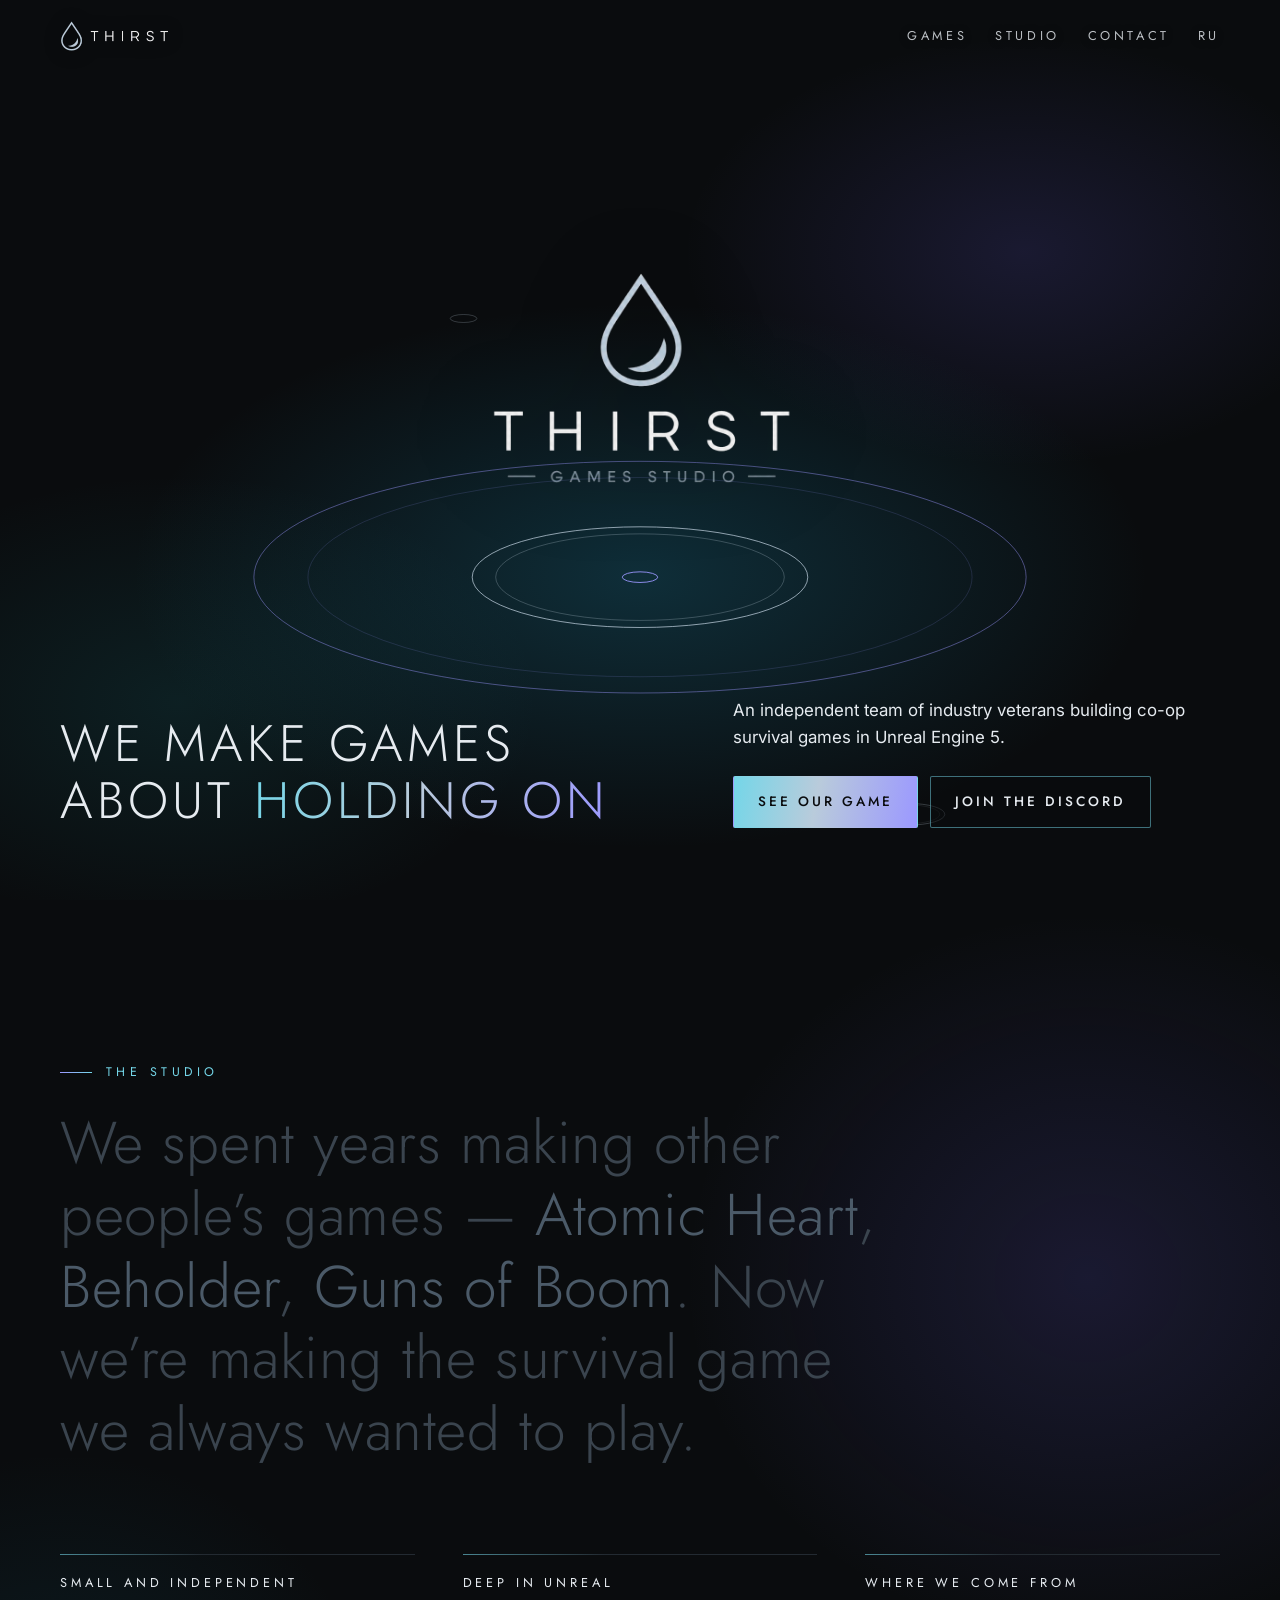
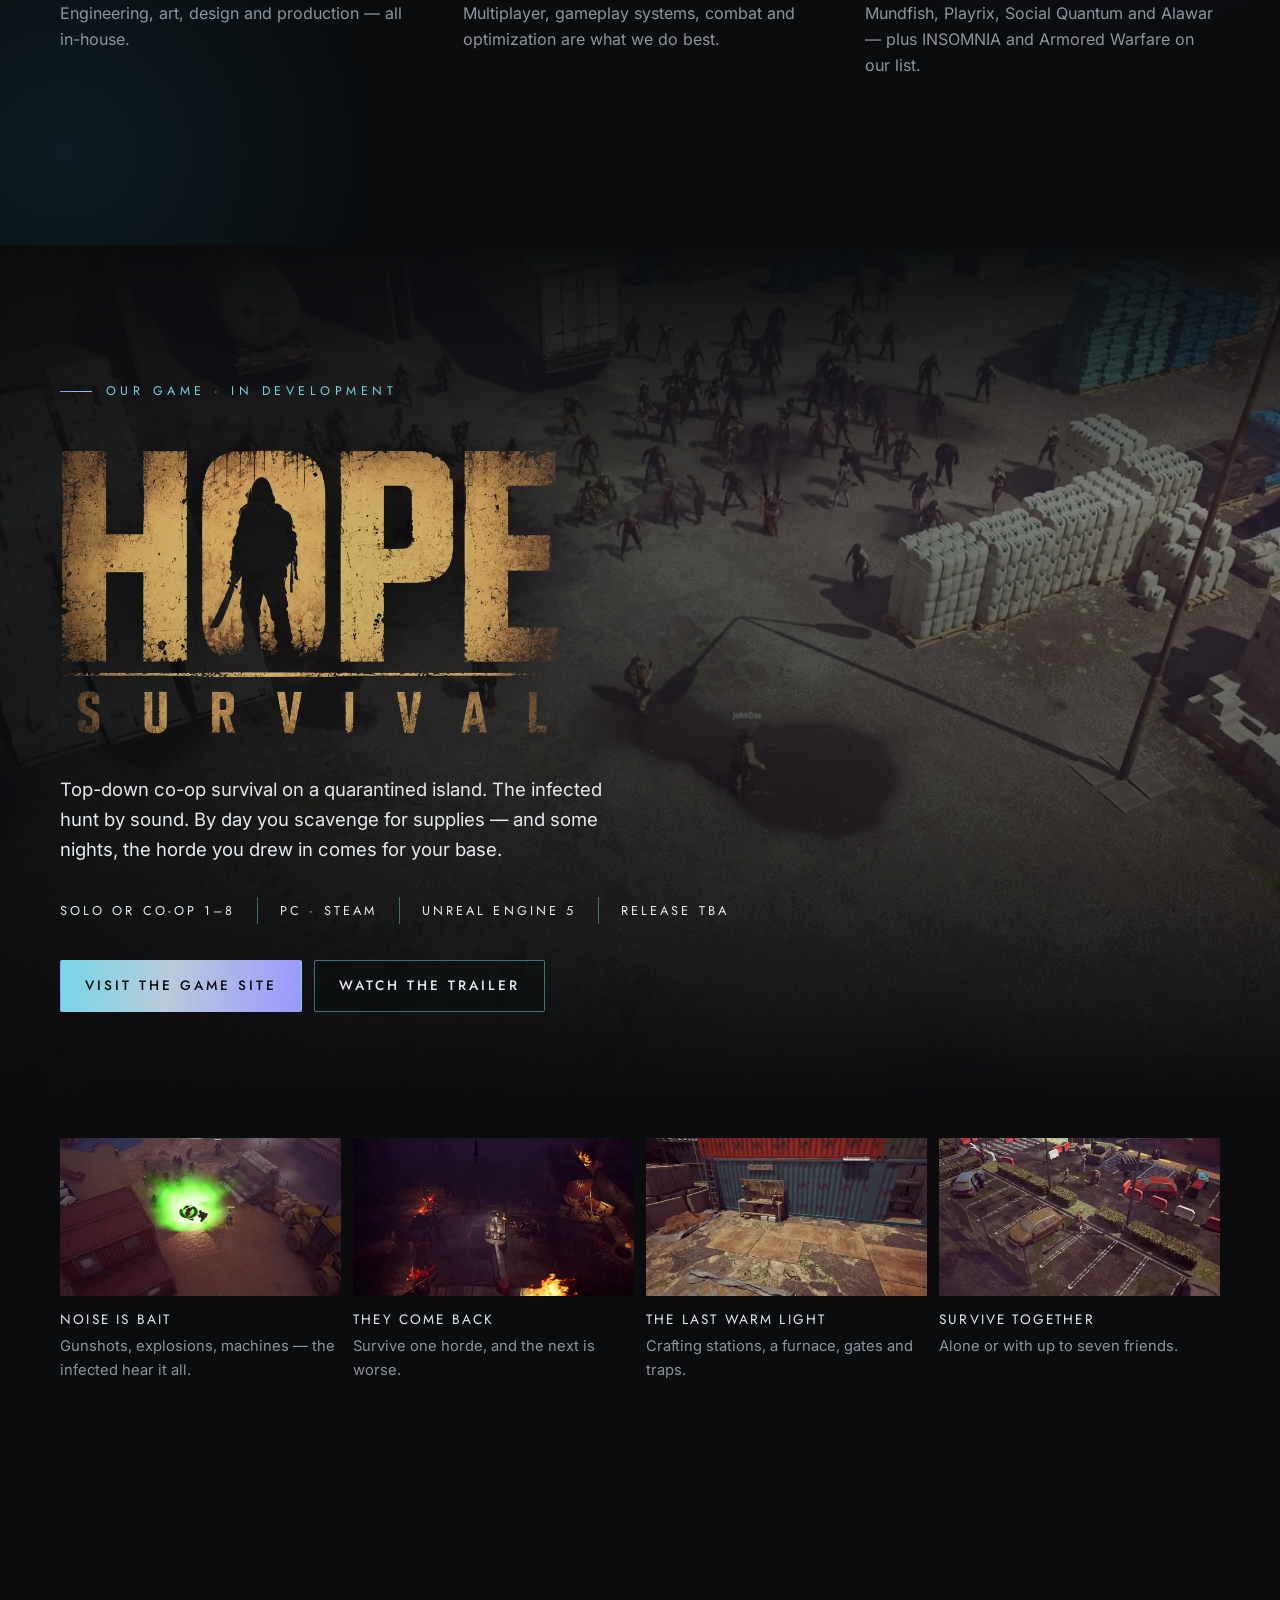
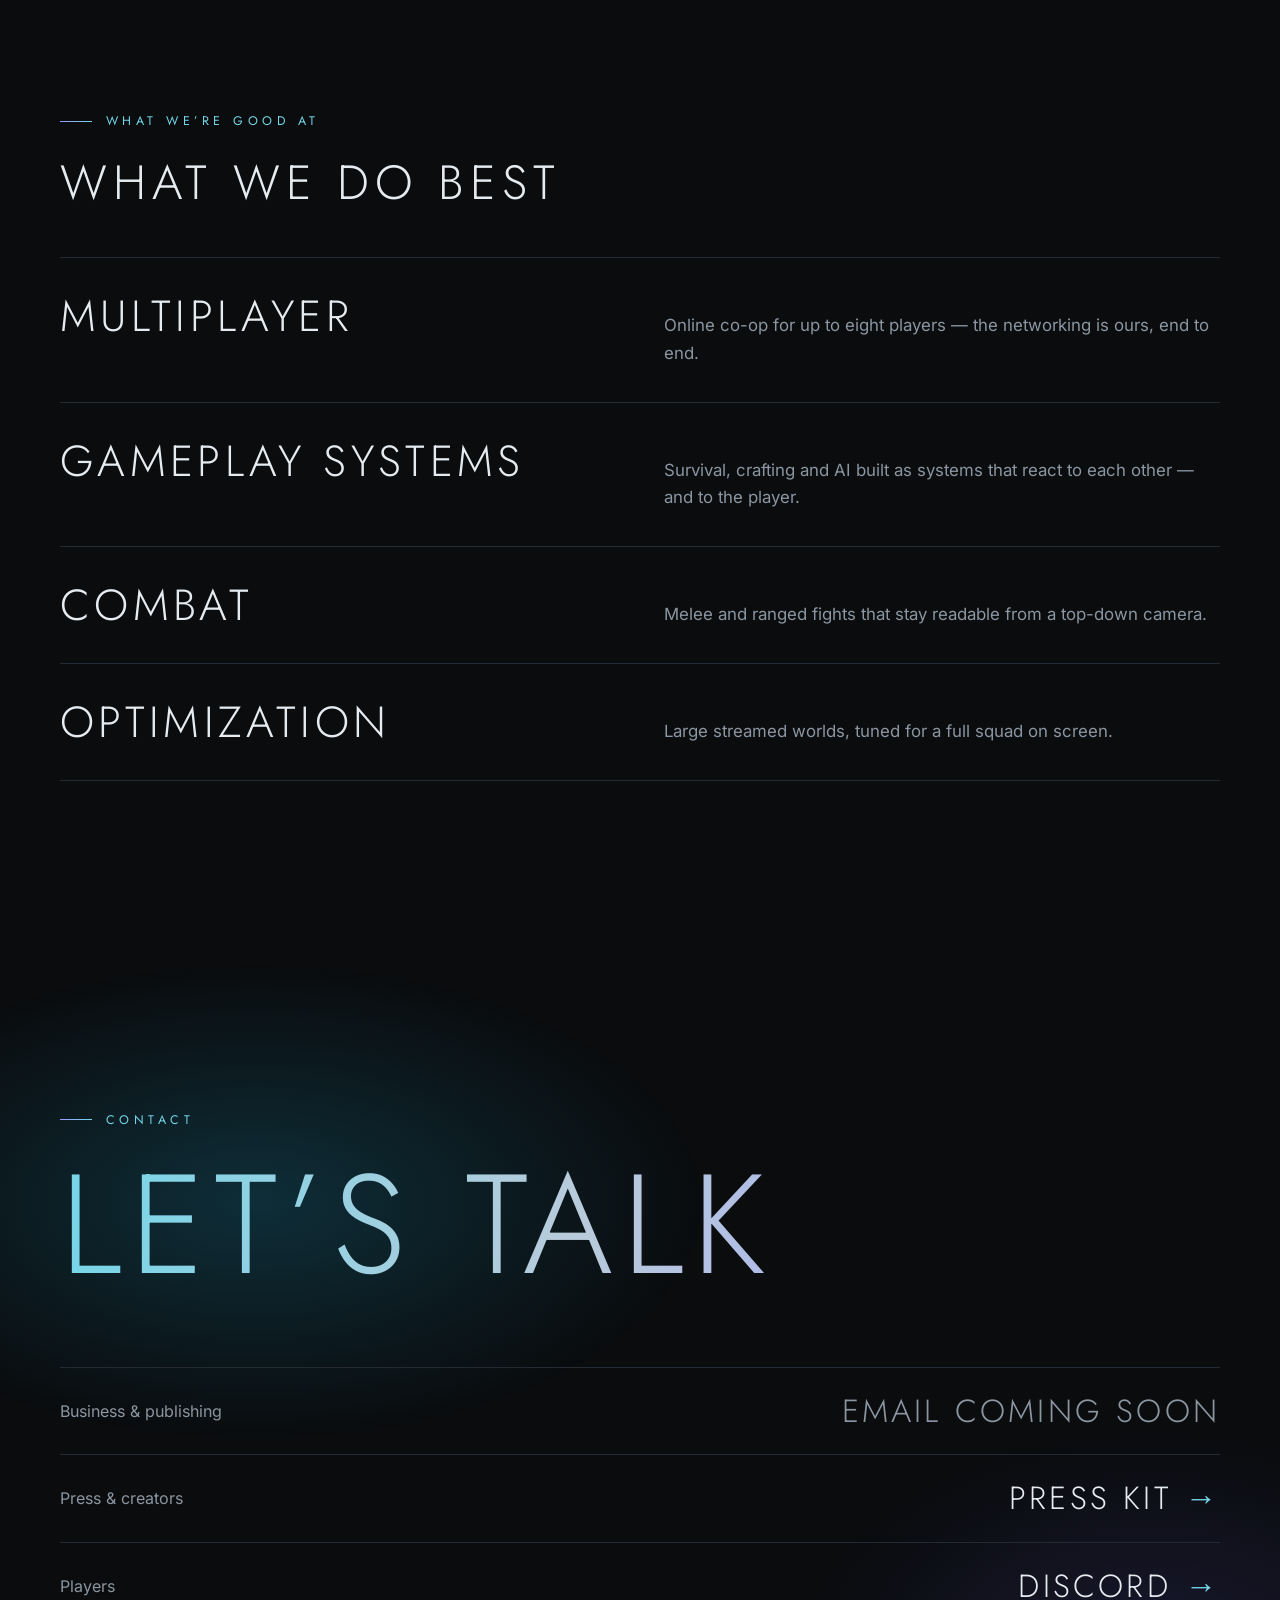
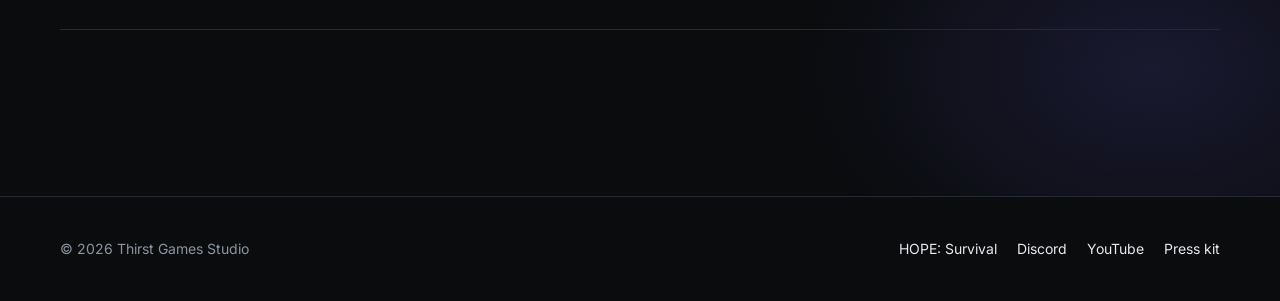
==== index.html @ 5fd030a4 "Без бегущих строк: студии строкой под манифестом; цвет — бирюза и фиолетовый в воде, градиенты на кл" ====
<!doctype html>
<html lang="en">
<head>
  <meta charset="utf-8">
  <meta name="viewport" content="width=device-width, initial-scale=1">
  <title>Thirst Games Studio — Co-op Survival Games in Unreal Engine 5</title>
  <meta name="description" content="Thirst Games Studio is an independent team of industry veterans making co-op survival games in Unreal Engine 5. Now in development: HOPE: Survival.">
  <meta name="theme-color" content="#0a0c0e">

  <!-- Absolute URLs (canonical, social cards, JSON-LD, sitemap.xml, robots.txt) point at the
       GitHub Pages address. Switch them to the custom domain once it is attached. -->
  <link rel="canonical" href="https://vargdevelopment.github.io/ThirstGamesStudioWebsite/">
  <link rel="alternate" hreflang="en" href="https://vargdevelopment.github.io/ThirstGamesStudioWebsite/">
  <link rel="alternate" hreflang="ru" href="https://vargdevelopment.github.io/ThirstGamesStudioWebsite/ru/">
  <link rel="alternate" hreflang="x-default" href="https://vargdevelopment.github.io/ThirstGamesStudioWebsite/">
  <meta property="og:type" content="website">
  <meta property="og:locale" content="en_US">
  <meta property="og:locale:alternate" content="ru_RU">
  <meta property="og:site_name" content="Thirst Games Studio">
  <meta property="og:title" content="Thirst Games Studio">
  <meta property="og:description" content="Independent studio of industry veterans making co-op survival games in Unreal Engine 5. Now in development: HOPE: Survival.">
  <meta property="og:url" content="https://vargdevelopment.github.io/ThirstGamesStudioWebsite/">
  <meta property="og:image" content="https://vargdevelopment.github.io/ThirstGamesStudioWebsite/assets/img/og-studio.jpg">
  <meta property="og:image:width" content="1200">
  <meta property="og:image:height" content="630">
  <meta name="twitter:card" content="summary_large_image">
  <meta name="twitter:image" content="https://vargdevelopment.github.io/ThirstGamesStudioWebsite/assets/img/og-studio.jpg">

  <link rel="icon" type="image/png" href="assets/img/icon.png">
  <link rel="apple-touch-icon" href="assets/img/apple-touch-icon.png">

  <link rel="preload" href="assets/fonts/jost-latin.woff2" as="font" type="font/woff2" crossorigin>
  <link rel="stylesheet" href="assets/css/style.css?v=20261023160223">

  <script type="application/ld+json">
  {
    "@context": "https://schema.org",
    "@type": "Organization",
    "name": "Thirst Games Studio",
    "url": "https://vargdevelopment.github.io/ThirstGamesStudioWebsite/",
    "logo": "https://vargdevelopment.github.io/ThirstGamesStudioWebsite/assets/img/studio-logo.png",
    "description": "Independent studio making co-op survival games in Unreal Engine 5.",
    "sameAs": ["https://discord.gg/fuRWEf5U7d"]
  }
  </script>
  <script>document.documentElement.classList.add("js");</script>
</head>
<body>
  <a class="skip-link" href="#main">Skip to content</a>
  <header class="site-header">
    <div class="wrap">
      <a class="wordmark" href="./" aria-label="Thirst Games Studio — home">
        <img src="assets/img/studio-wordmark.png" width="900" height="240" alt="Thirst Games Studio">
      </a>
      <nav class="site-nav" aria-label="Main">
        <a href="#games">Games</a>
        <a href="#studio">Studio</a>
        <a href="#contact">Contact</a>
        <a class="nav-keep" href="ru/" hreflang="ru" lang="ru" aria-label="Русская версия">RU</a>
      </nav>
    </div>
  </header>

  <main id="main">
    <section class="hero">
      <canvas class="water" data-water aria-hidden="true"></canvas>
      <div class="hero-center">
        <img class="hero-mark" src="assets/img/studio-logo.png" width="720" height="510" alt="Thirst Games Studio">
      </div>
      <div class="wrap hero-foot">
        <h1>We make games about <em class="shine">holding on</em></h1>
        <div>
          <p class="lead">An independent team of industry veterans building co-op survival games in Unreal Engine 5.</p>
          <div class="actions">
            <a class="btn btn-primary" href="#games">See our game</a>
            <a class="btn btn-ghost" data-link="discord" data-pending="Discord coming soon" href="#" target="_blank" rel="noopener">Join the Discord</a>
          </div>
        </div>
      </div>
    </section>

    <section class="section manifesto" id="studio">
      <div class="wrap">
        <p class="eyebrow">The studio</p>
        <p data-reveal>We spent years making other people’s games — <em>Atomic Heart</em>, <em>Beholder</em>, <em>Guns of Boom</em>. Now we’re making the survival game we always wanted to play.</p>
        <ul class="manifesto-notes">
          <li><strong>Small and independent</strong>Engineering, art, design and production — all in-house.</li>
          <li><strong>Deep in Unreal</strong>Multiplayer, gameplay systems, combat and optimization are what we do best.</li>
          <li><strong>Where we come from</strong>Mundfish, Playrix, Social Quantum and Alawar — plus INSOMNIA and Armored Warfare on our list.</li>
        </ul>
      </div>
    </section>

    <section class="game" id="games">
      <video class="game-bg" data-autoplay muted loop playsinline preload="none" poster="assets/video/game.webp" aria-hidden="true">
        <source src="assets/video/game-av1.mp4" type="video/mp4; codecs=&quot;av01.0.05M.08&quot;">
        <source src="assets/video/game.mp4" type="video/mp4">
      </video>
      <div class="game-shade"></div>
      <div class="wrap">
        <p class="eyebrow">Our game · in development</p>
        <h2><img class="game-logo" src="assets/img/hope-logo.webp" width="900" height="561" alt="HOPE: Survival" loading="lazy"></h2>
        <p class="game-pitch">Top-down co-op survival on a quarantined island. The infected hunt by sound. By day you scavenge for supplies — and some nights, the horde you drew in comes for your base.</p>
        <ul class="facts"><li>Solo or co-op 1–8</li><li>PC · Steam</li><li>Unreal Engine 5</li><li>Release TBA</li></ul>
        <div class="actions">
          <a class="btn btn-primary" data-link="game" href="#" target="_blank" rel="noopener">Visit the game site</a>
          <a class="btn btn-ghost" data-link="trailer" href="#" target="_blank" rel="noopener">Watch the trailer</a>
        </div>
      </div>
    </section>

    <section class="section loops-section">
      <div class="wrap">
        <ul class="loops">
          <li>
            <video data-autoplay muted loop playsinline preload="none" poster="assets/video/feature-noise.webp" width="960" height="540" aria-label="An explosion draws a crowd of infected">
              <source src="assets/video/feature-noise.mp4" type="video/mp4">
            </video>
            <h3>Noise is bait</h3>
            <p>Gunshots, explosions, machines — the infected hear it all.</p>
          </li>
          <li>
            <video data-autoplay muted loop playsinline preload="none" poster="assets/video/feature-night.webp" width="960" height="540" aria-label="Survivors holding their base at night among burning fires">
              <source src="assets/video/feature-night.mp4" type="video/mp4">
            </video>
            <h3>They come back</h3>
            <p>Survive one horde, and the next is worse.</p>
          </li>
          <li>
            <video data-autoplay muted loop playsinline preload="none" poster="assets/video/feature-base.webp" width="960" height="540" aria-label="A workshop being built at the base">
              <source src="assets/video/feature-base.mp4" type="video/mp4">
            </video>
            <h3>The last warm light</h3>
            <p>Crafting stations, a furnace, gates and traps.</p>
          </li>
          <li>
            <video data-autoplay muted loop playsinline preload="none" poster="assets/video/feature-coop.webp" width="960" height="540" aria-label="Survivors fighting their way across a parking lot">
              <source src="assets/video/feature-coop.mp4" type="video/mp4">
            </video>
            <h3>Survive together</h3>
            <p>Alone or with up to seven friends.</p>
          </li>
        </ul>
      </div>
    </section>

    <section class="section">
      <div class="wrap">
        <p class="eyebrow">What we’re good at</p>
        <h2>What we do best</h2>
        <ul class="skills">
          <li><strong>Multiplayer</strong><span>Online co-op for up to eight players — the networking is ours, end to end.</span></li>
          <li><strong>Gameplay systems</strong><span>Survival, crafting and AI built as systems that react to each other — and to the player.</span></li>
          <li><strong>Combat</strong><span>Melee and ranged fights that stay readable from a top-down camera.</span></li>
          <li><strong>Optimization</strong><span>Large streamed worlds, tuned for a full squad on screen.</span></li>
        </ul>
      </div>
    </section>

    <section class="section contact" id="contact">
      <div class="wrap">
        <p class="eyebrow">Contact</p>
        <h2 class="shine">Let’s talk</h2>
        <ul class="contact-list">
          <li><span>Business &amp; publishing</span><a data-link="email" data-pending="Email coming soon" href="#">Email</a></li>
          <li><span>Press &amp; creators</span><a data-link="presskit" href="#" target="_blank" rel="noopener">Press kit</a></li>
          <li><span>Players</span><a data-link="discord" data-pending="Discord coming soon" href="#" target="_blank" rel="noopener">Discord</a></li>
        </ul>
      </div>
    </section>
  </main>

  <footer class="site-footer">
    <div class="wrap">
      <span>© <span data-year>2026</span> Thirst Games Studio</span>
      <nav aria-label="Footer">
        <a data-link="game" href="#" target="_blank" rel="noopener">HOPE: Survival</a>
        <a data-link="discord" href="#" target="_blank" rel="noopener">Discord</a>
        <a data-link="trailer" href="#" target="_blank" rel="noopener">YouTube</a>
        <a data-link="presskit" href="#" target="_blank" rel="noopener">Press kit</a>
      </nav>
    </div>
  </footer>

  <script src="assets/js/site.js?v=20261023160223"></script>
</body>
</html>
---- assets/css/style.css ----
/* Latin and Cyrillic subsets; the browser fetches only the ones a page actually uses. */
/* Jost — a light geometric sans close to the lettering of the studio logo. Variable weight. */
@font-face {
  font-family: "Jost";
  font-style: normal;
  font-weight: 300 500;
  font-display: swap;
  src: url("../fonts/jost-latin.woff2") format("woff2");
  unicode-range: U+0000-00FF, U+0131, U+0152-0153, U+02BB-02BC, U+02C6, U+02DA, U+02DC, U+0304, U+0308, U+0329, U+2000-206F, U+20AC, U+2122, U+2191, U+2193, U+2212, U+2215, U+FEFF, U+FFFD;
}

@font-face {
  font-family: "Jost";
  font-style: normal;
  font-weight: 300 500;
  font-display: swap;
  src: url("../fonts/jost-cyrillic.woff2") format("woff2");
  unicode-range: U+0301, U+0400-045F, U+0490-0491, U+04B0-04B1, U+2116;
}

@font-face {
  font-family: "Inter";
  font-style: normal;
  font-weight: 400 500;
  font-display: swap;
  src: url("../fonts/inter-latin.woff2") format("woff2");
  unicode-range: U+0000-00FF, U+0131, U+0152-0153, U+02BB-02BC, U+02C6, U+02DA, U+02DC, U+0304, U+0308, U+0329, U+2000-206F, U+20AC, U+2122, U+2191, U+2193, U+2212, U+2215, U+FEFF, U+FFFD;
}

@font-face {
  font-family: "Inter";
  font-style: normal;
  font-weight: 400 500;
  font-display: swap;
  src: url("../fonts/inter-cyrillic.woff2") format("woff2");
  unicode-range: U+0301, U+0400-045F, U+0490-0491, U+04B0-04B1, U+2116;
}

:root {
  --bg: #0a0c0e;
  --bg-raised: #12161a;
  --line: #232a31;
  --fg: #e6ebf0;
  --muted: #8b96a1;
  --dim: #3a444e;
  --accent: #b9cbdb;
  --accent-bright: #dce7f0;
  --on-accent: #0a0c0e;
  /* Colour of light in dark water: sea teal and a cold violet, around the ice-blue of the logo. */
  --aqua: #74d6e8;
  --violet: #9b98ff;
  --sea: rgba(24, 112, 140, 0.34);
  --dusk: rgba(108, 96, 230, 0.16);
  --shine: linear-gradient(100deg, var(--aqua) 0%, #b9cbdb 45%, var(--violet) 100%);
  --wrap: 1240px;
  --font-head: "Jost", "Century Gothic", "Futura", sans-serif;
  --font-body: "Inter", system-ui, -apple-system, "Segoe UI", sans-serif;
}

* { box-sizing: border-box; }

html { scroll-behavior: smooth; }
@media (prefers-reduced-motion: reduce) { html { scroll-behavior: auto; } }

body {
  margin: 0;
  background: var(--bg);
  color: var(--fg);
  font: 400 1rem/1.65 var(--font-body);
  -webkit-font-smoothing: antialiased;
}

img, video { display: block; max-width: 100%; height: auto; }
a { color: var(--accent-bright); }
a:hover { color: var(--fg); }

:focus-visible { outline: 2px solid var(--accent-bright); outline-offset: 3px; }

.skip-link {
  position: absolute;
  top: 8px;
  left: 8px;
  z-index: 100;
  padding: 10px 16px;
  background: var(--accent);
  color: var(--on-accent);
  font-weight: 500;
  text-decoration: none;
  transform: translateY(-200%);
}

.skip-link:focus { transform: none; }

h1, h2, h3 {
  margin: 0;
  font-family: var(--font-head);
  font-weight: 300;
  line-height: 1.12;
  letter-spacing: 0.12em;
  text-transform: uppercase;
}

h2 { font-size: clamp(1.7rem, 4vw, 3rem); }
h3 { font-size: 1.1rem; font-weight: 400; letter-spacing: 0.16em; }

.wrap {
  width: 100%;
  max-width: var(--wrap);
  margin: 0 auto;
  padding: 0 clamp(16px, 4vw, 40px);
}

.section { position: relative; padding: clamp(88px, 13vw, 168px) 0; }

/* Small spaced caps after a hairline — echoes "— GAMES STUDIO —" in the logo. */
.eyebrow {
  display: flex;
  align-items: center;
  gap: 14px;
  margin: 0 0 28px;
  color: var(--aqua);
  font: 400 0.78rem/1 var(--font-head);
  letter-spacing: 0.36em;
  text-transform: uppercase;
}

.eyebrow::before { content: ""; width: 32px; height: 1px; background: linear-gradient(90deg, var(--violet), var(--aqua)); }

/* Words that carry the point shimmer from teal to violet. */
.shine {
  background: var(--shine);
  -webkit-background-clip: text;
  background-clip: text;
  color: transparent;
}

/* Wordmark */

/* Studio logo artwork (assets/img/studio-*.png) is cut from the official channel avatar. */
.wordmark { display: block; flex: none; }
.wordmark img { width: auto; height: 30px; filter: drop-shadow(0 1px 8px rgba(0, 0, 0, 0.8)); }

/* Buttons */

.btn {
  display: inline-flex;
  align-items: center;
  justify-content: center;
  gap: 10px;
  min-height: 52px;
  padding: 0 24px;
  border: 1px solid var(--accent);
  border-radius: 2px;
  font: 500 0.85rem/1 var(--font-head);
  letter-spacing: 0.22em;
  text-transform: uppercase;
  text-decoration: none;
  transition: background-color 0.15s, color 0.15s, border-color 0.15s;
}

.btn-primary { border-color: transparent; background: var(--shine); color: var(--on-accent); }
.btn-primary:hover { background: var(--accent-bright); border-color: var(--accent-bright); color: var(--on-accent); }

.btn-ghost { background: rgba(10, 12, 14, 0.45); border-color: rgba(116, 214, 232, 0.5); color: var(--fg); }
.btn-ghost:hover { background: var(--fg); border-color: var(--fg); color: var(--bg); }

.btn.is-pending,
.btn.is-pending:hover {
  background: transparent;
  border-color: var(--line);
  color: var(--muted);
  cursor: default;
}

.actions { display: flex; flex-wrap: wrap; gap: 12px; }

@media (max-width: 480px) { .actions .btn { flex: 1 1 100%; } }

/* Header */

.site-header {
  position: fixed;
  inset: 0 0 auto;
  z-index: 10;
  border-bottom: 1px solid transparent;
  transition: background-color 0.25s, border-color 0.25s;
}

.site-header.is-stuck {
  background: rgba(10, 12, 14, 0.88);
  border-bottom-color: var(--line);
  -webkit-backdrop-filter: blur(10px);
  backdrop-filter: blur(10px);
}

.site-header .wrap {
  display: flex;
  align-items: center;
  justify-content: space-between;
  gap: 16px;
  height: 72px;
}

.site-nav { display: flex; gap: 28px; }
.site-nav a {
  color: var(--fg);
  font: 400 0.8rem/1 var(--font-head);
  letter-spacing: 0.28em;
  text-transform: uppercase;
  text-decoration: none;
  text-shadow: 0 1px 8px rgba(0, 0, 0, 0.8);
  opacity: 0.8;
}
.site-nav a:hover { opacity: 1; color: var(--accent-bright); }

@media (max-width: 640px) {
  .site-nav a:not(.nav-keep) { display: none; }
}

@media (max-width: 380px) {
  .wordmark img { height: 24px; }
}

/* Anchored sections land below the fixed header instead of under it. */
section[id] { scroll-margin-top: 72px; }

/* Hero: a full-screen dark water surface (canvas, assets/js/site.js) with the logo above it.
   Drops fall on their own; the pointer leaves ripples, a click drops one. */

.hero {
  position: relative;
  display: grid;
  grid-template-rows: 1fr auto;
  min-height: max(620px, 100svh);
  padding: 96px 0 clamp(40px, 6vw, 72px);
  overflow: hidden;
  background:
    radial-gradient(ellipse 55% 42% at 50% 64%, var(--sea), transparent 72%),
    radial-gradient(ellipse 38% 34% at 80% 28%, var(--dusk), transparent 70%),
    radial-gradient(ellipse 40% 36% at 14% 78%, rgba(30, 150, 160, 0.14), transparent 70%),
    var(--bg);
}

.water {
  position: absolute;
  inset: 0;
  width: 100%;
  height: 100%;
}

.hero-center {
  position: relative;
  display: grid;
  place-items: center;
  pointer-events: none;
}

.hero-mark {
  width: clamp(200px, 26vw, 400px);
  margin-top: -4vh;
  filter: drop-shadow(0 8px 40px rgba(0, 0, 0, 0.75));
}

.hero-foot {
  position: relative;
  display: grid;
  grid-template-columns: minmax(0, 1.25fr) minmax(0, 1fr);
  align-items: end;
  gap: 24px 64px;
  pointer-events: none;
}

.hero-foot a { pointer-events: auto; }

.hero h1 {
  font-size: clamp(1.9rem, 4vw, 3.6rem);
  line-height: 1.1;
  letter-spacing: 0.08em;
  text-wrap: balance;
}

.hero h1 em { font-style: normal; }

.hero .lead { margin: 0 0 24px; max-width: 42ch; color: var(--fg); font-size: 1.05rem; }

@media (max-width: 860px) {
  .hero-foot { grid-template-columns: minmax(0, 1fr); }
  .hero-mark { margin-top: 0; }
}

/* Manifesto: one large sentence; its words light up as it scrolls into view. */

.manifesto [data-reveal] {
  max-width: 24ch;
  margin: 0;
  font: 300 clamp(1.8rem, 4.6vw, 4.2rem)/1.22 var(--font-head);
  letter-spacing: 0.01em;
}

.manifesto {
  background:
    radial-gradient(ellipse 45% 55% at 85% 40%, var(--dusk), transparent 70%),
    radial-gradient(ellipse 35% 45% at 5% 90%, rgba(24, 112, 140, 0.16), transparent 70%);
}

.manifesto em { font-style: normal; }

.js .manifesto .w { color: var(--dim); transition: color 0.35s; }
.js .manifesto em .w { color: #4b5a68; }
.js .manifesto .w.on { color: var(--fg); }
.js .manifesto em .w.on,
.manifesto em .w.on {
  background: var(--shine);
  -webkit-background-clip: text;
  background-clip: text;
  color: transparent;
}

.manifesto-notes {
  display: grid;
  grid-template-columns: repeat(auto-fit, minmax(240px, 1fr));
  gap: 24px 48px;
  margin: clamp(48px, 7vw, 88px) 0 0;
  padding: 0;
  list-style: none;
}

.manifesto-notes li { padding-top: 20px; border-top: 1px solid var(--line); border-image: linear-gradient(90deg, rgba(116, 214, 232, 0.6), var(--line) 40%) 1; color: var(--muted); }
.manifesto-notes strong {
  display: block;
  margin-bottom: 8px;
  color: var(--fg);
  font: 400 0.8rem/1.3 var(--font-head);
  letter-spacing: 0.3em;
  text-transform: uppercase;
}

/* Game: full-bleed, footage from the trailer behind it. */

.game {
  position: relative;
  display: grid;
  align-items: end;
  min-height: min(92svh, 900px);
  padding: clamp(88px, 12vw, 140px) 0 clamp(48px, 7vw, 88px);
  overflow: hidden;
}

.game-bg,
.game-shade {
  position: absolute;
  inset: 0;
  width: 100%;
  height: 100%;
}

.game-bg { object-fit: cover; }

.game-shade {
  background:
    linear-gradient(to bottom, var(--bg) 0%, rgba(10, 12, 14, 0.35) 30%, rgba(10, 12, 14, 0.55) 60%, var(--bg) 100%),
    linear-gradient(to right, rgba(10, 12, 14, 0.85) 0%, rgba(10, 12, 14, 0.3) 60%, transparent 100%);
}

.game .wrap { position: relative; }

.game-logo {
  width: min(520px, 80vw);
  margin: 0 0 24px -1%;
  filter: drop-shadow(0 8px 40px rgba(0, 0, 0, 0.8));
}

.game-pitch { max-width: 48ch; margin: 0; font-size: 1.15rem; }

.facts {
  display: flex;
  flex-wrap: wrap;
  margin: 32px 0 36px;
  padding: 0;
  list-style: none;
}

.facts li {
  padding: 4px 22px;
  border-left: 1px solid rgba(116, 214, 232, 0.45);
  font: 400 0.8rem/1.5 var(--font-head);
  letter-spacing: 0.24em;
  text-transform: uppercase;
}

.facts li:first-child { padding-left: 0; border-left: 0; }

@media (max-width: 560px) {
  .facts li { flex: 1 1 50%; padding: 10px 0; border-left: 0; border-top: 1px solid rgba(185, 203, 219, 0.2); font-size: 0.74rem; letter-spacing: 0.14em; }
}

/* Feature loops under the game: four short clips with captions. */

.loops-section { padding-top: clamp(24px, 3vw, 40px); }

.loops {
  display: grid;
  grid-template-columns: repeat(4, minmax(0, 1fr));
  gap: 12px;
  margin: 0;
  padding: 0;
  list-style: none;
}

@media (max-width: 900px) { .loops { grid-template-columns: repeat(2, minmax(0, 1fr)); } }

.loops video {
  width: 100%;
  aspect-ratio: 16 / 9;
  object-fit: cover;
  background: var(--bg-raised);
}

.loops h3 { margin-top: 16px; font-size: 0.85rem; }
.loops p { margin: 6px 0 0; color: var(--muted); font-size: 0.92rem; }

/* Expertise: a large list on hairlines. */

.skills { margin: 48px 0 0; padding: 0; list-style: none; border-top: 1px solid var(--line); }

.skills li {
  display: grid;
  grid-template-columns: minmax(0, 1fr) minmax(0, 1fr);
  align-items: baseline;
  gap: 8px 48px;
  padding: clamp(22px, 3vw, 34px) 0;
  border-bottom: 1px solid var(--line);
}

.skills strong {
  font: 300 clamp(1.5rem, 3.4vw, 2.8rem)/1.1 var(--font-head);
  letter-spacing: 0.1em;
  text-transform: uppercase;
  transition: color 0.3s, transform 0.3s;
}

.skills span { color: var(--muted); font-size: 1.05rem; }
.skills li:hover strong {
  background: var(--shine);
  -webkit-background-clip: text;
  background-clip: text;
  color: transparent;
  transform: translateX(10px);
}

@media (max-width: 760px) { .skills li { grid-template-columns: minmax(0, 1fr); } }

/* Contact: a big call and three large links. */

.contact {
  background:
    radial-gradient(ellipse 50% 40% at 20% 30%, var(--sea), transparent 70%),
    radial-gradient(ellipse 40% 40% at 90% 85%, var(--dusk), transparent 70%);
}

.contact h2 { font-size: clamp(3rem, 11vw, 9.5rem); line-height: 1; letter-spacing: 0.06em; }

.contact-list { margin: clamp(40px, 6vw, 72px) 0 0; padding: 0; list-style: none; border-top: 1px solid var(--line); }

.contact-list li {
  display: grid;
  grid-template-columns: minmax(0, 1fr) auto;
  align-items: center;
  gap: 12px 32px;
  padding: 24px 0;
  border-bottom: 1px solid var(--line);
}

.contact-list span { color: var(--muted); }

.contact-list a {
  display: inline-flex;
  align-items: center;
  gap: 14px;
  color: var(--fg);
  font: 300 clamp(1.3rem, 2.6vw, 2rem)/1.2 var(--font-head);
  letter-spacing: 0.1em;
  text-transform: uppercase;
  text-decoration: none;
  transition: color 0.2s;
}

.contact-list a::after { content: "→"; color: var(--aqua); transition: transform 0.2s; }
.contact-list a:hover { color: var(--accent-bright); }
.contact-list a:hover::after { transform: translateX(6px); }
.contact-list a.is-pending { color: var(--muted); cursor: default; }
.contact-list a.is-pending::after { content: none; }

@media (max-width: 640px) { .contact-list li { grid-template-columns: minmax(0, 1fr); } }

/* Footer */

.site-footer {
  padding: 40px 0;
  border-top: 1px solid var(--line);
  color: var(--muted);
  font-size: 0.875rem;
}

.site-footer .wrap {
  display: flex;
  flex-wrap: wrap;
  align-items: center;
  justify-content: space-between;
  gap: 16px 32px;
}

.site-footer nav { display: flex; flex-wrap: wrap; gap: 20px; }
.site-footer nav a { color: var(--fg); text-decoration: none; }
.site-footer nav a:hover { color: var(--accent-bright); }
.site-footer a.is-pending { color: var(--muted); }
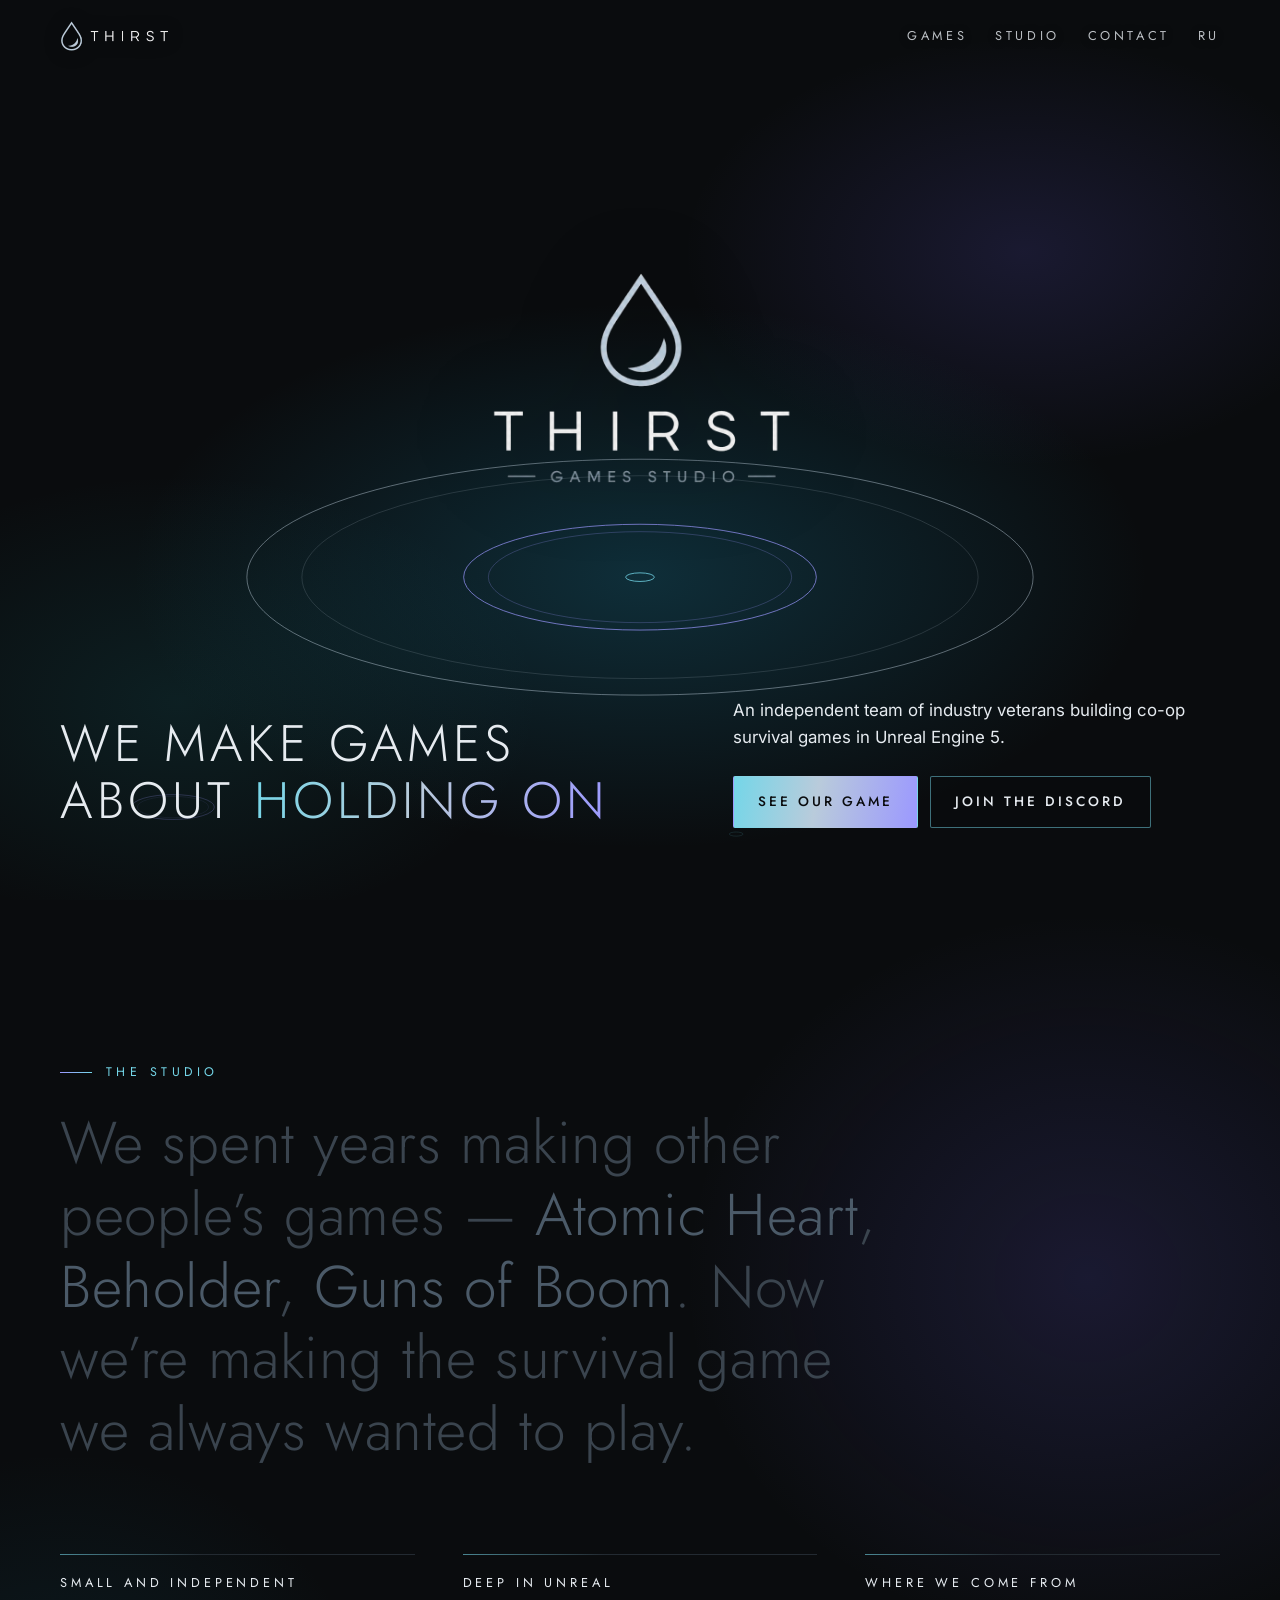
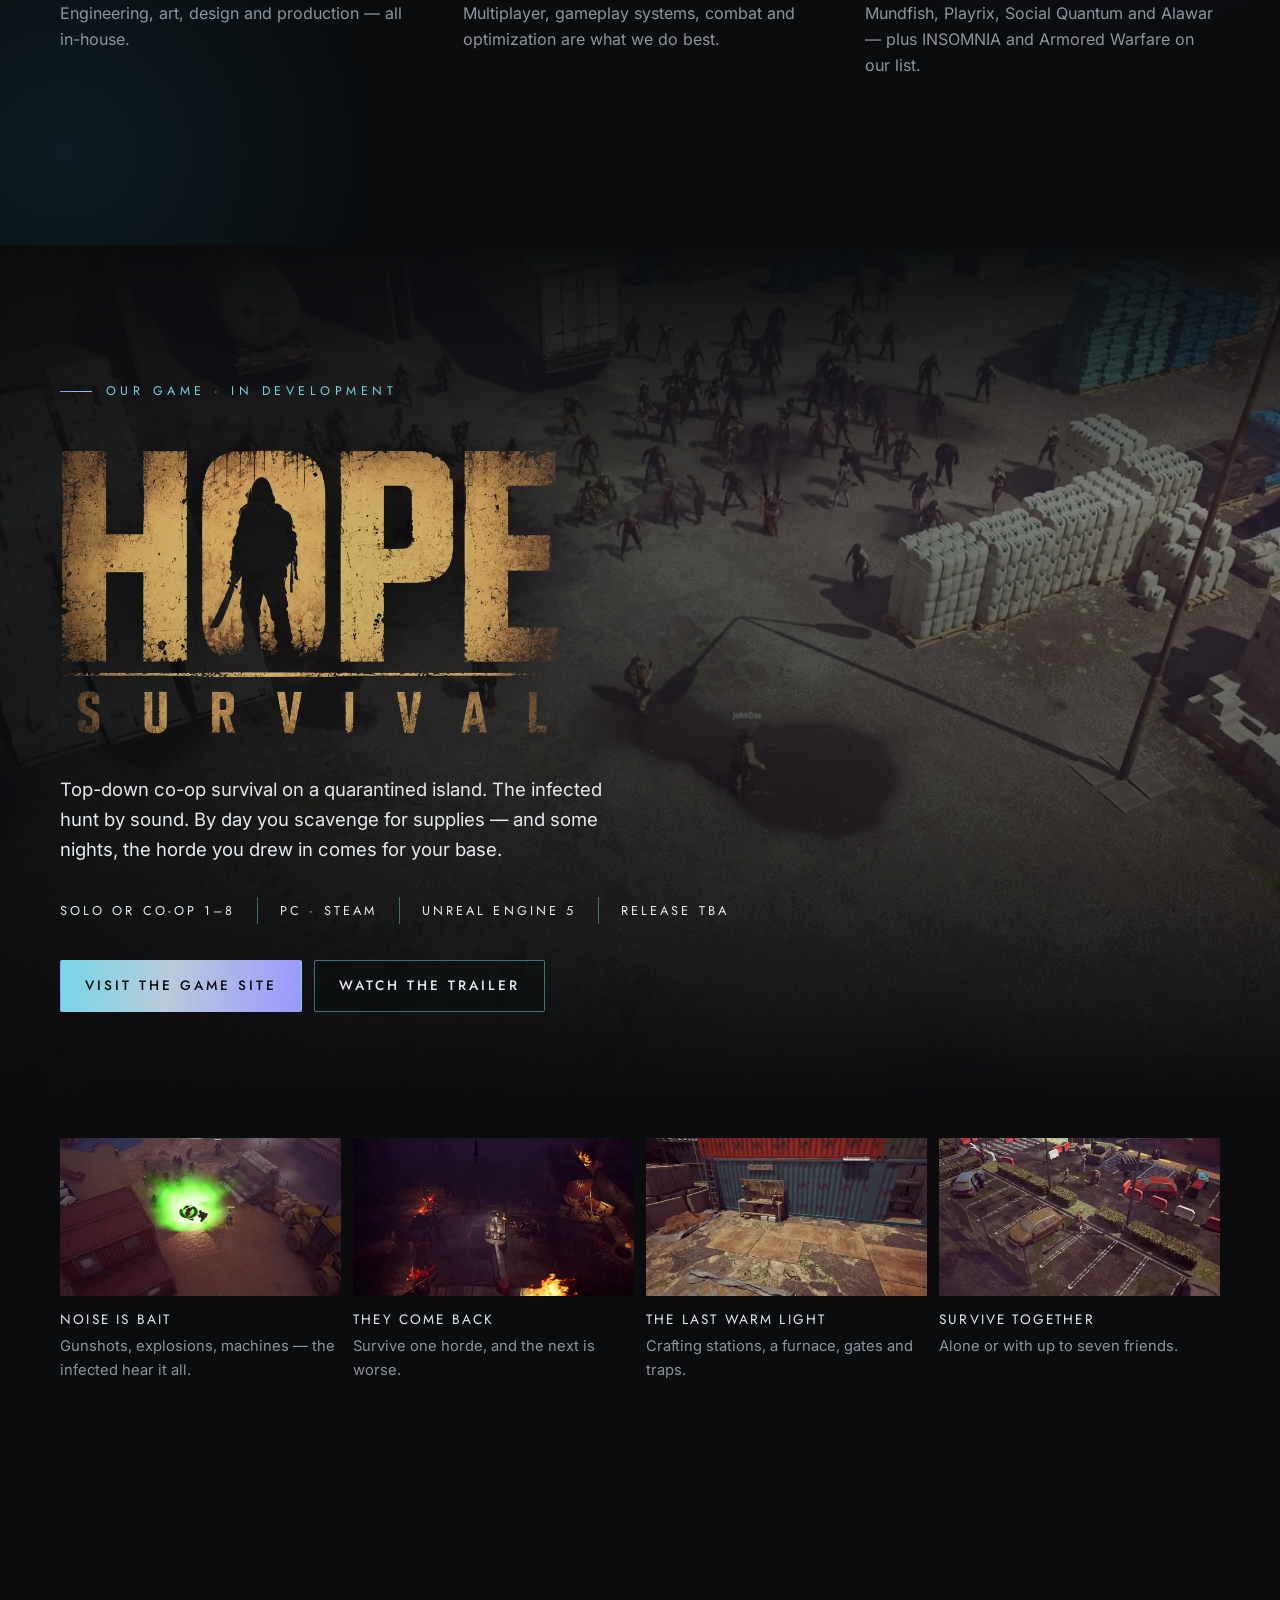
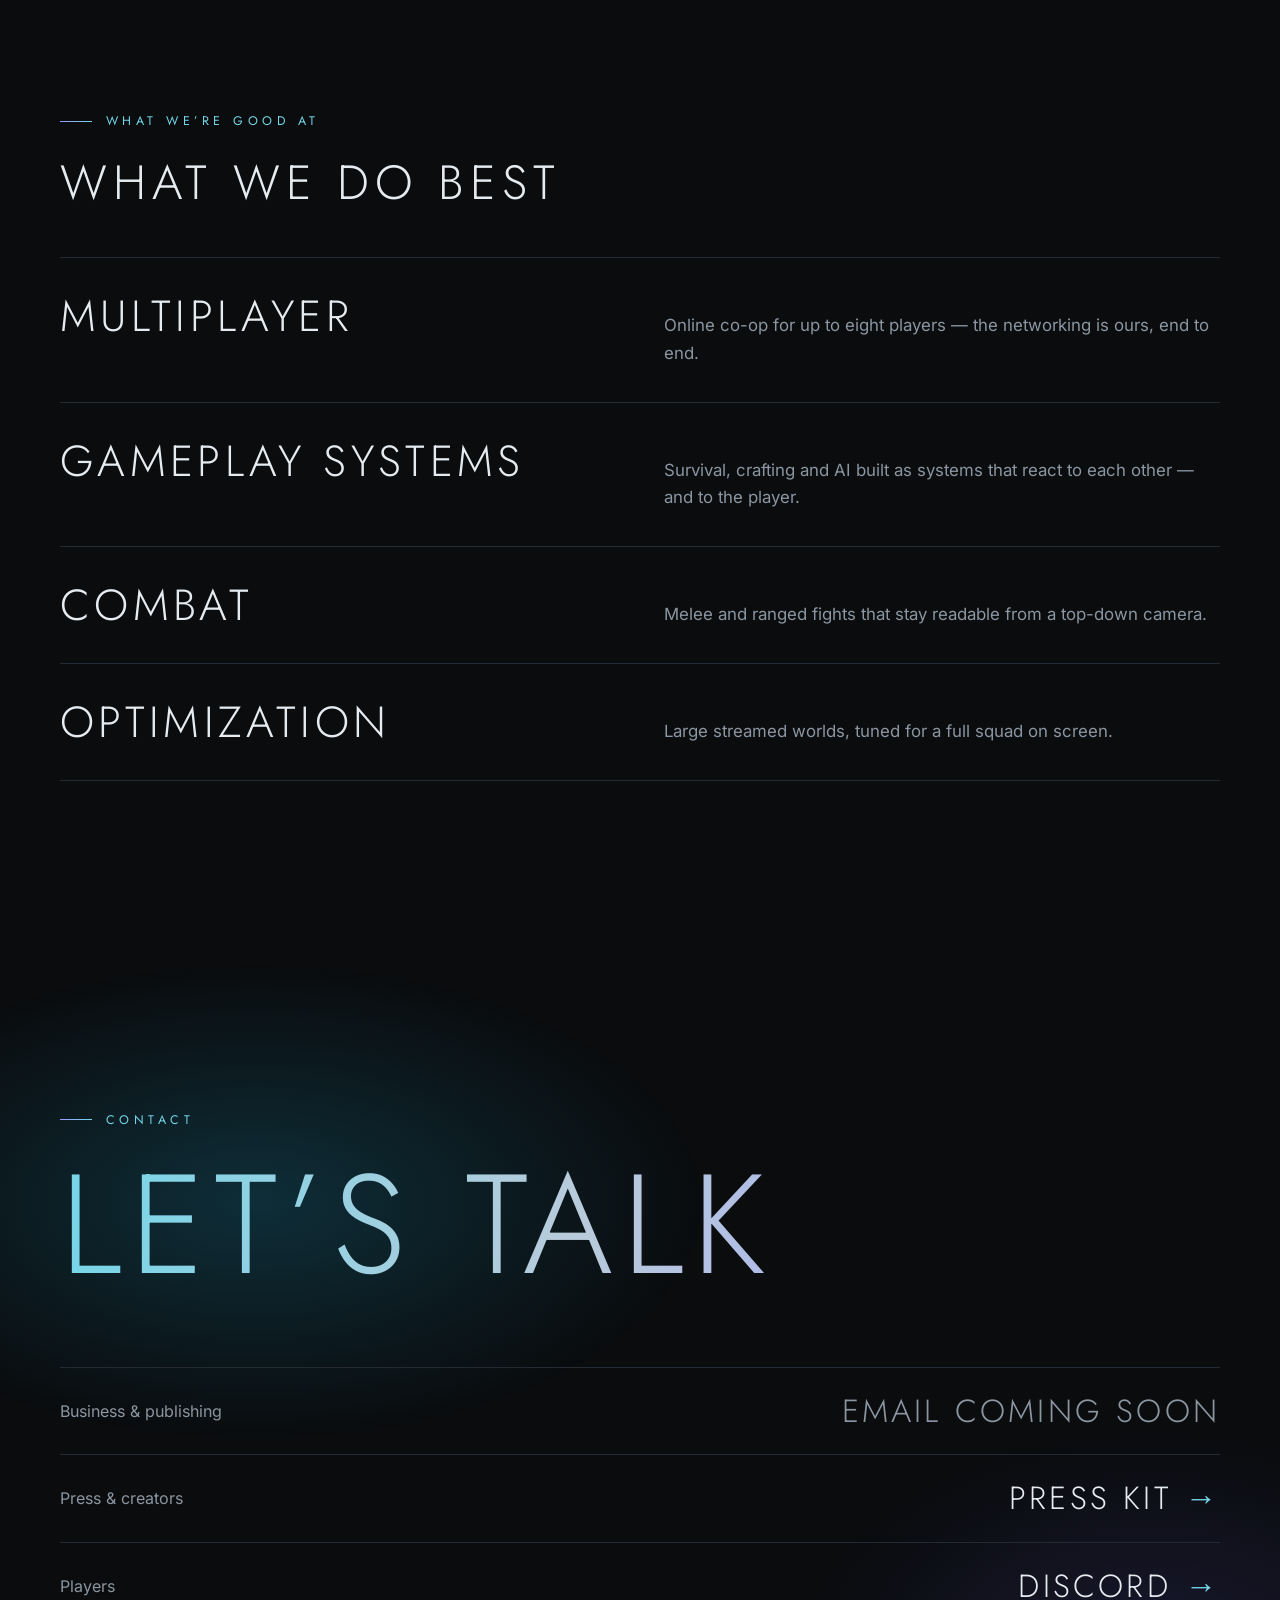
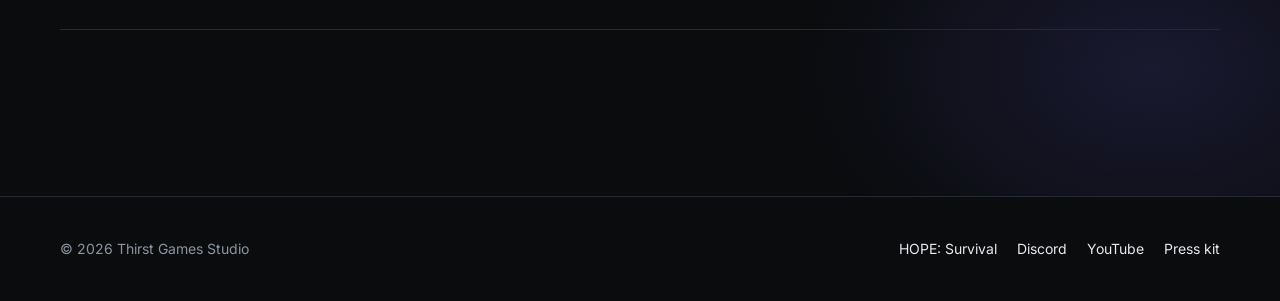
==== commit 61f3ee9d: "Ссылки на сайт игры и пресс-кит — на hopesurvival.com Co-Authored-By: Claude Opus 5.5 <noreply@anthr" ====
--- a/index.html
+++ b/index.html
@@ -30,7 +30,7 @@
   <link rel="apple-touch-icon" href="assets/img/apple-touch-icon.png">
 
   <link rel="preload" href="assets/fonts/jost-latin.woff2" as="font" type="font/woff2" crossorigin>
-  <link rel="stylesheet" href="assets/css/style.css?v=20261023160223">
+  <link rel="stylesheet" href="assets/css/style.css?v=20261024205934">
 
   <script type="application/ld+json">
   {
@@ -182,6 +182,6 @@
     </div>
   </footer>
 
-  <script src="assets/js/site.js?v=20261023160223"></script>
+  <script src="assets/js/site.js?v=20261024205934"></script>
 </body>
 </html>
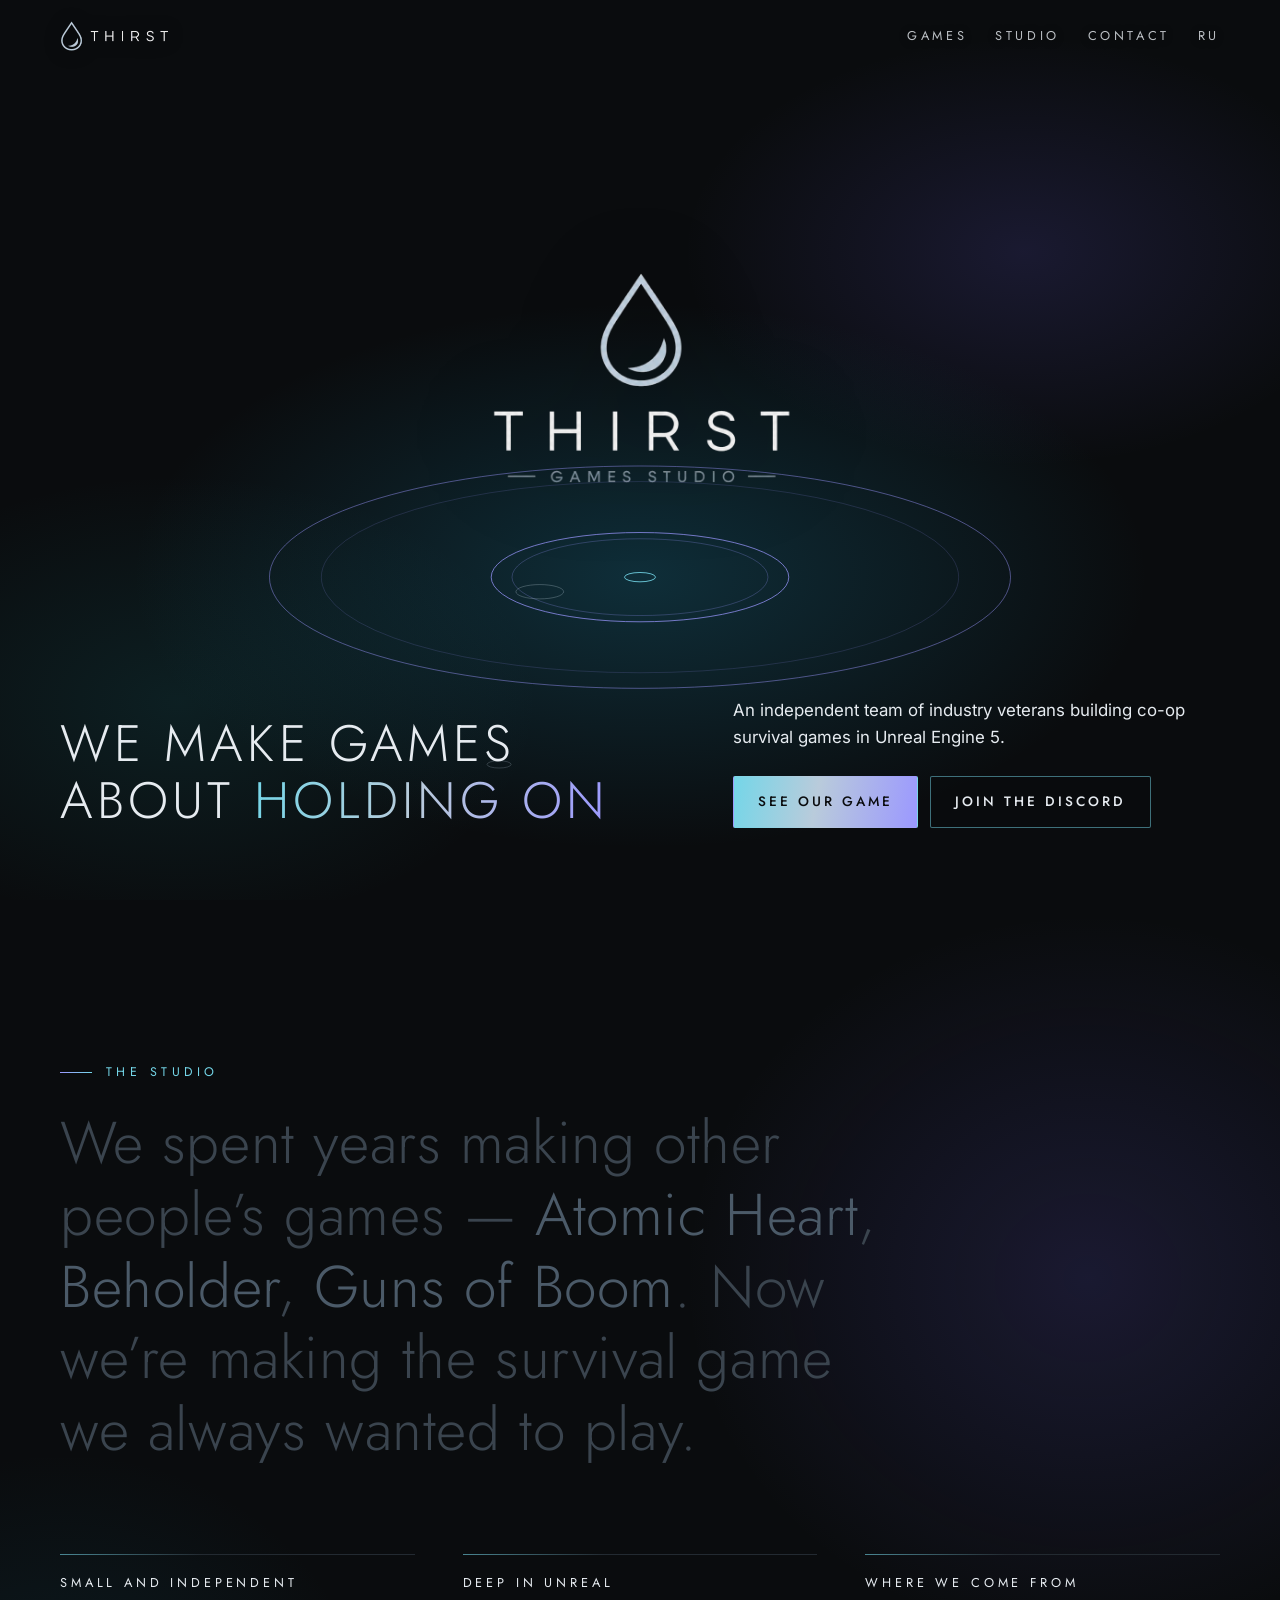
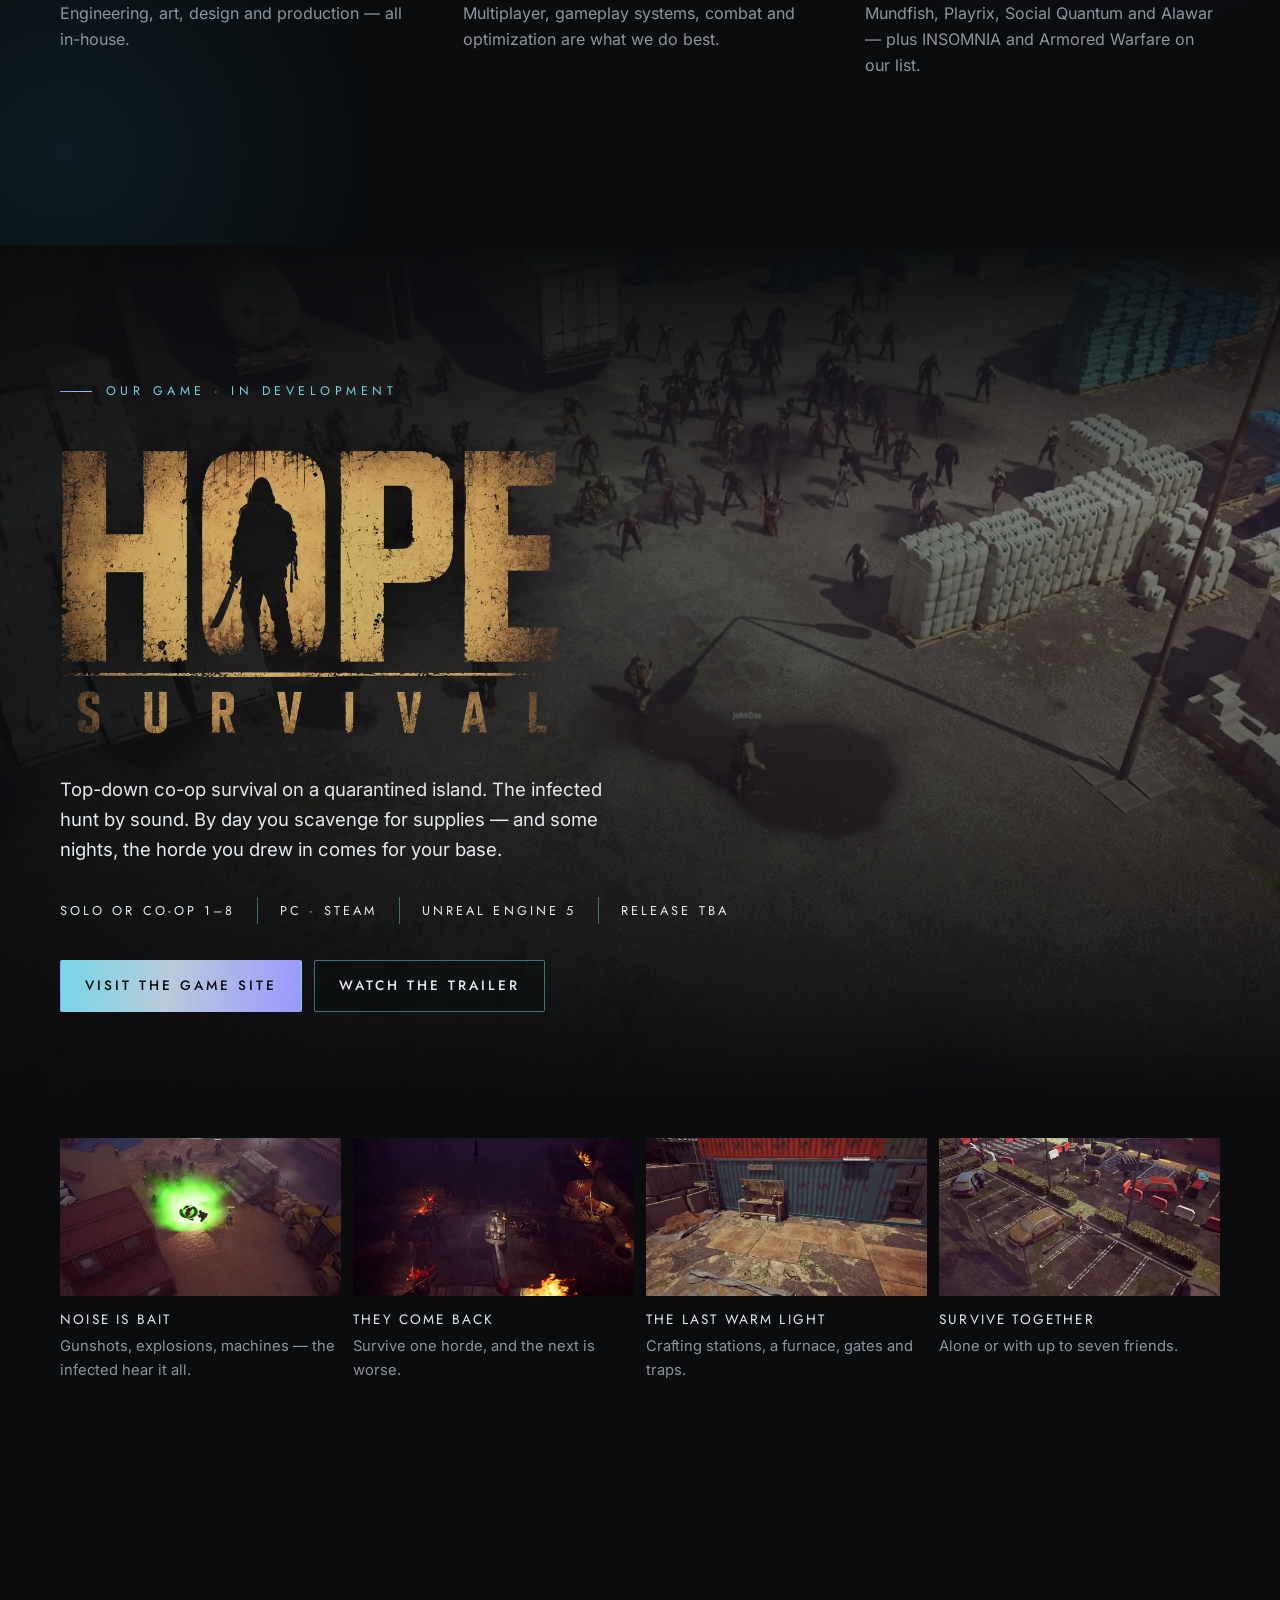
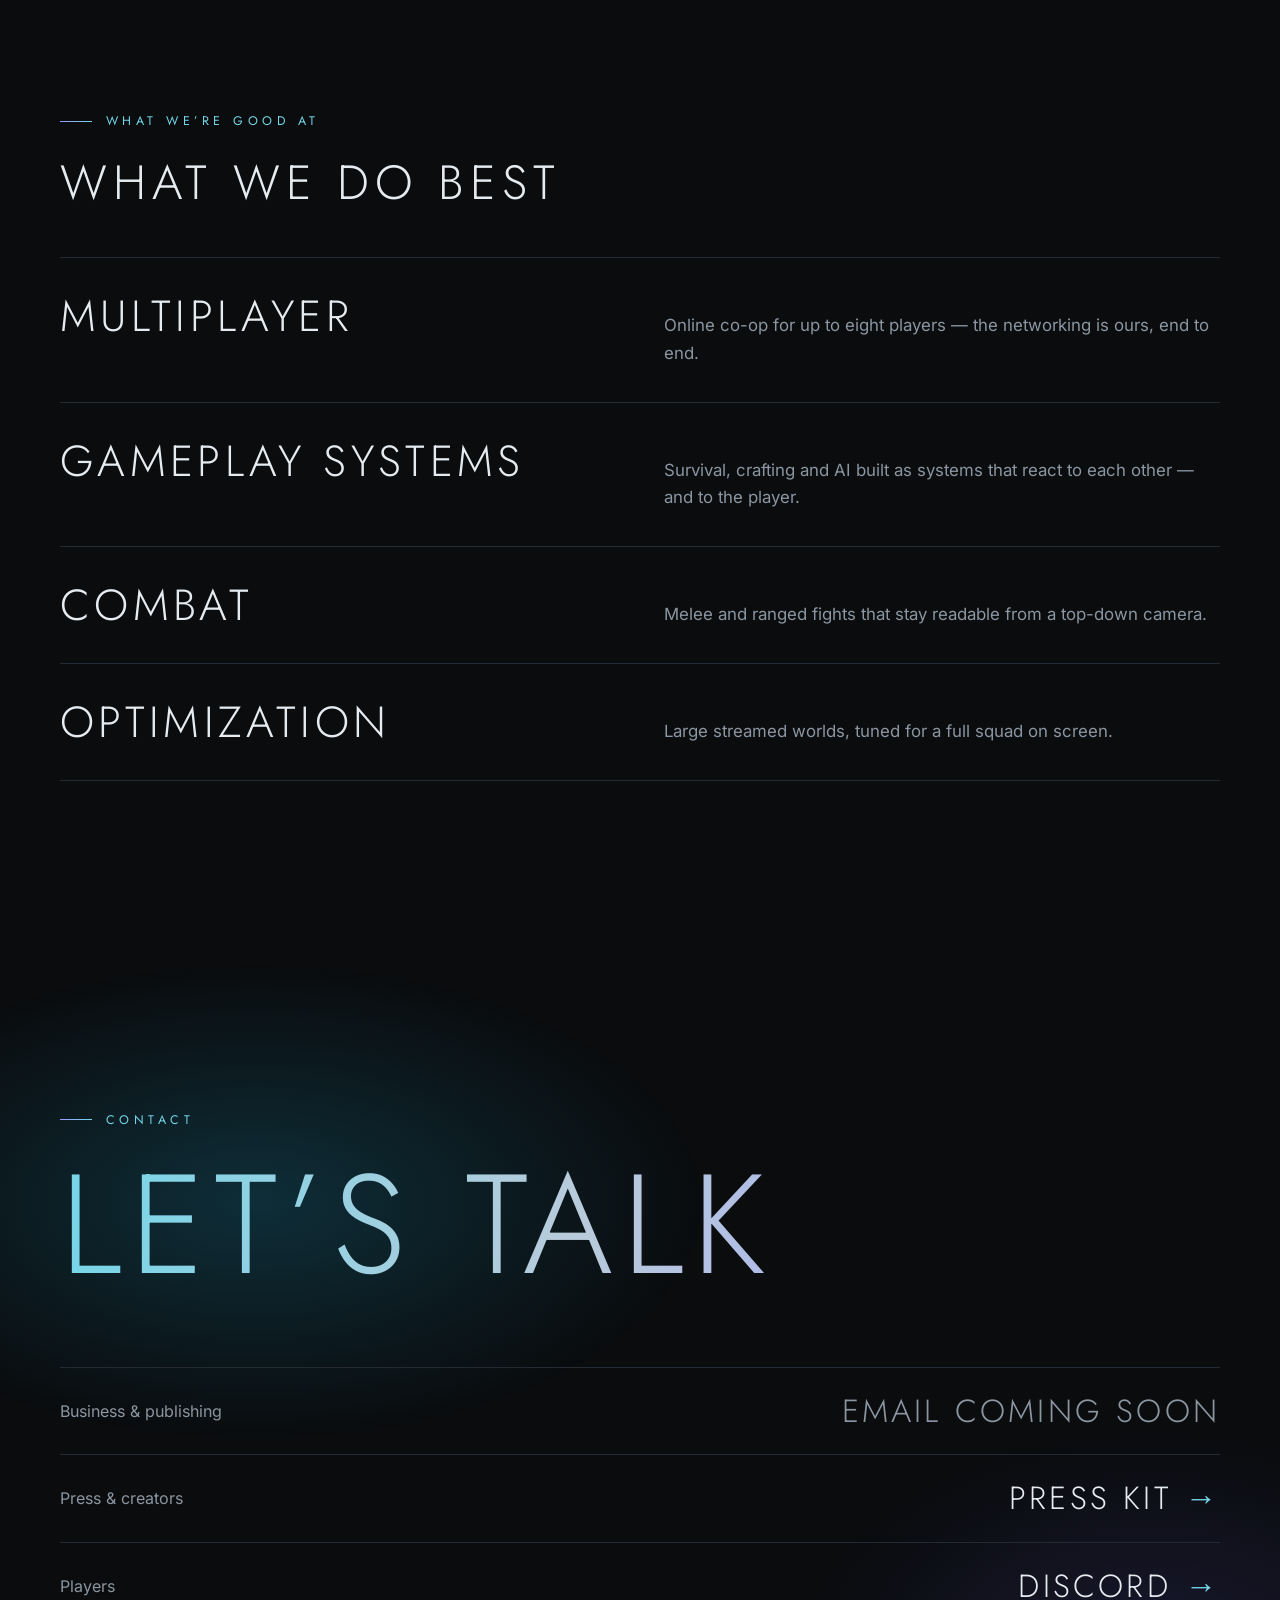
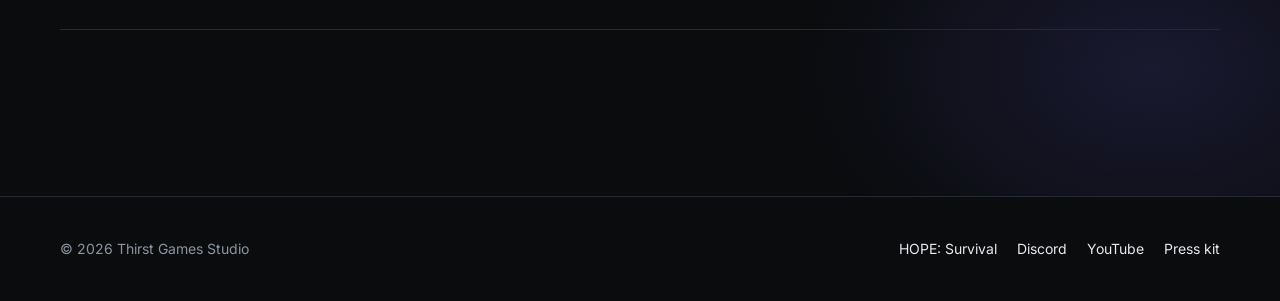
==== commit b01826ad: "Домен thirst.games: абсолютные адреса, sitemap, robots, 404 без префикса репо Co-Authored-By: Claude" ====
--- a/index.html
+++ b/index.html
@@ -8,23 +8,23 @@
   <meta name="theme-color" content="#0a0c0e">
 
   <!-- Absolute URLs (canonical, social cards, JSON-LD, sitemap.xml, robots.txt) point at the
-       GitHub Pages address. Switch them to the custom domain once it is attached. -->
-  <link rel="canonical" href="https://vargdevelopment.github.io/ThirstGamesStudioWebsite/">
-  <link rel="alternate" hreflang="en" href="https://vargdevelopment.github.io/ThirstGamesStudioWebsite/">
-  <link rel="alternate" hreflang="ru" href="https://vargdevelopment.github.io/ThirstGamesStudioWebsite/ru/">
-  <link rel="alternate" hreflang="x-default" href="https://vargdevelopment.github.io/ThirstGamesStudioWebsite/">
+       custom domain, thirst.games (see README). -->
+  <link rel="canonical" href="https://thirst.games/">
+  <link rel="alternate" hreflang="en" href="https://thirst.games/">
+  <link rel="alternate" hreflang="ru" href="https://thirst.games/ru/">
+  <link rel="alternate" hreflang="x-default" href="https://thirst.games/">
   <meta property="og:type" content="website">
   <meta property="og:locale" content="en_US">
   <meta property="og:locale:alternate" content="ru_RU">
   <meta property="og:site_name" content="Thirst Games Studio">
   <meta property="og:title" content="Thirst Games Studio">
   <meta property="og:description" content="Independent studio of industry veterans making co-op survival games in Unreal Engine 5. Now in development: HOPE: Survival.">
-  <meta property="og:url" content="https://vargdevelopment.github.io/ThirstGamesStudioWebsite/">
-  <meta property="og:image" content="https://vargdevelopment.github.io/ThirstGamesStudioWebsite/assets/img/og-studio.jpg">
+  <meta property="og:url" content="https://thirst.games/">
+  <meta property="og:image" content="https://thirst.games/assets/img/og-studio.jpg">
   <meta property="og:image:width" content="1200">
   <meta property="og:image:height" content="630">
   <meta name="twitter:card" content="summary_large_image">
-  <meta name="twitter:image" content="https://vargdevelopment.github.io/ThirstGamesStudioWebsite/assets/img/og-studio.jpg">
+  <meta name="twitter:image" content="https://thirst.games/assets/img/og-studio.jpg">
 
   <link rel="icon" type="image/png" href="assets/img/icon.png">
   <link rel="apple-touch-icon" href="assets/img/apple-touch-icon.png">
@@ -37,8 +37,8 @@
     "@context": "https://schema.org",
     "@type": "Organization",
     "name": "Thirst Games Studio",
-    "url": "https://vargdevelopment.github.io/ThirstGamesStudioWebsite/",
-    "logo": "https://vargdevelopment.github.io/ThirstGamesStudioWebsite/assets/img/studio-logo.png",
+    "url": "https://thirst.games/",
+    "logo": "https://thirst.games/assets/img/studio-logo.png",
     "description": "Independent studio making co-op survival games in Unreal Engine 5.",
     "sameAs": ["https://discord.gg/fuRWEf5U7d"]
   }
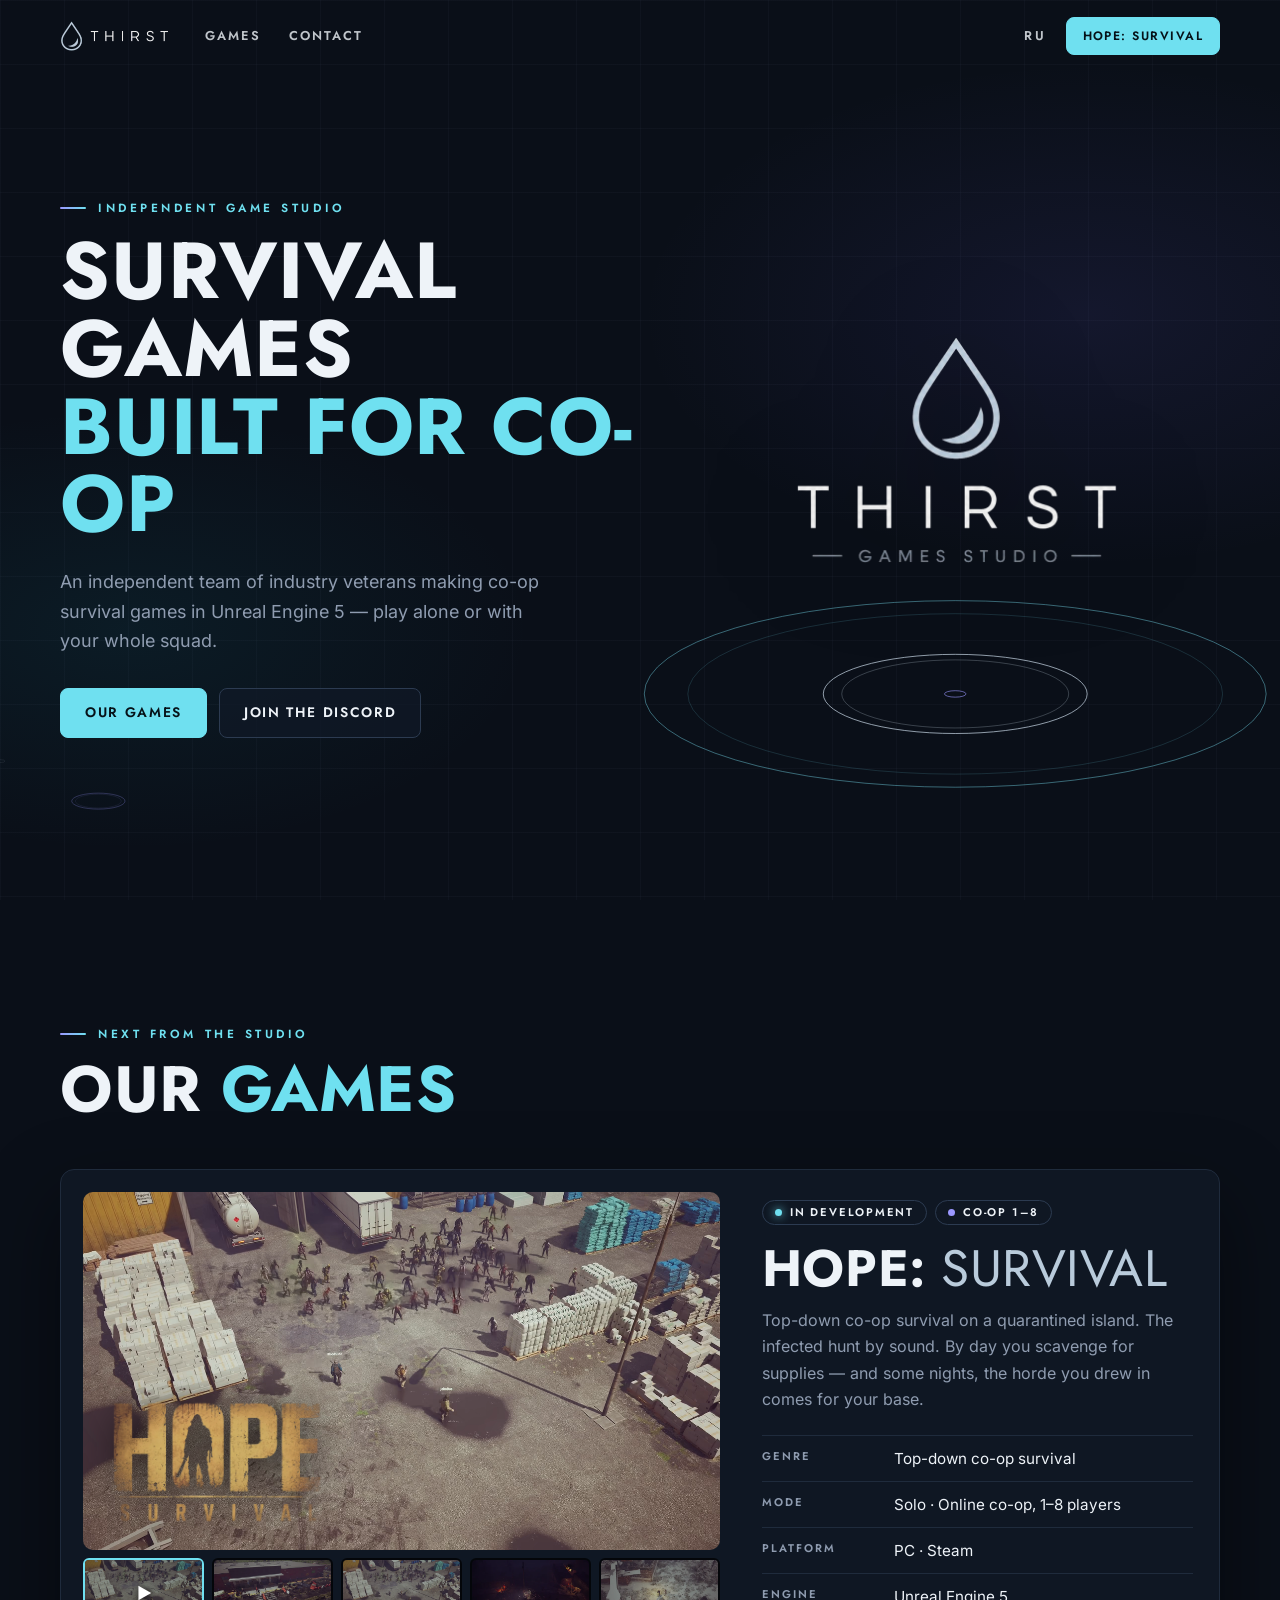
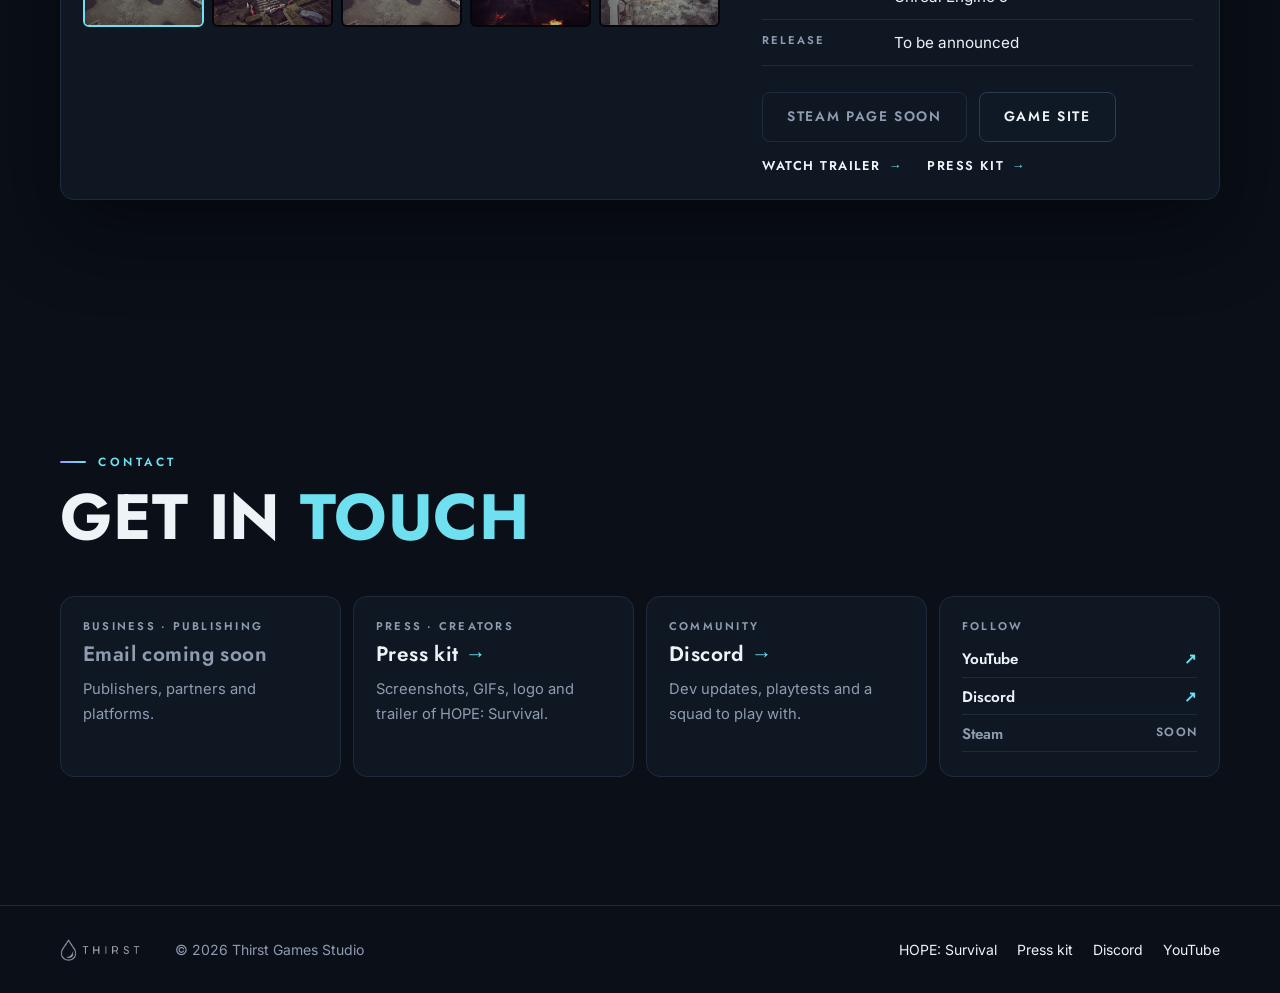
==== commit 60604c31: "Сайт студии по схеме «игры и контакты»: жирные заголовки, карточка HOPE: Survival с роликом и скринш" ====
--- a/index.html
+++ b/index.html
@@ -30,7 +30,7 @@
   <link rel="apple-touch-icon" href="assets/img/apple-touch-icon.png">
 
   <link rel="preload" href="assets/fonts/jost-latin.woff2" as="font" type="font/woff2" crossorigin>
-  <link rel="stylesheet" href="assets/css/style.css?v=20261024205934">
+  <link rel="stylesheet" href="assets/css/style.css?v=20261025175738">
 
   <script type="application/ld+json">
   {
@@ -54,134 +54,129 @@
       </a>
       <nav class="site-nav" aria-label="Main">
         <a href="#games">Games</a>
-        <a href="#studio">Studio</a>
         <a href="#contact">Contact</a>
-        <a class="nav-keep" href="ru/" hreflang="ru" lang="ru" aria-label="Русская версия">RU</a>
       </nav>
+      <div class="header-end">
+        <a class="lang" href="ru/" hreflang="ru" lang="ru" aria-label="Русская версия">RU</a>
+        <a class="btn btn-primary btn-small" data-link="game" href="#" target="_blank" rel="noopener">HOPE: Survival</a>
+      </div>
     </div>
   </header>
 
   <main id="main">
     <section class="hero">
       <canvas class="water" data-water aria-hidden="true"></canvas>
-      <div class="hero-center">
-        <img class="hero-mark" src="assets/img/studio-logo.png" width="720" height="510" alt="Thirst Games Studio">
-      </div>
-      <div class="wrap hero-foot">
-        <h1>We make games about <em class="shine">holding on</em></h1>
+      <div class="wrap hero-grid">
         <div>
-          <p class="lead">An independent team of industry veterans building co-op survival games in Unreal Engine 5.</p>
+          <p class="eyebrow">Independent game studio</p>
+          <h1>Survival games <span class="hl">built for co-op</span></h1>
+          <p class="lead">An independent team of industry veterans making co-op survival games in Unreal Engine 5 — play alone or with your whole squad.</p>
           <div class="actions">
-            <a class="btn btn-primary" href="#games">See our game</a>
-            <a class="btn btn-ghost" data-link="discord" data-pending="Discord coming soon" href="#" target="_blank" rel="noopener">Join the Discord</a>
+            <a class="btn btn-primary" href="#games">Our games</a>
+            <a class="btn" data-link="discord" data-pending="Discord coming soon" href="#" target="_blank" rel="noopener">Join the Discord</a>
           </div>
         </div>
+        <img class="hero-mark" src="assets/img/studio-logo.png" width="720" height="510" alt="Thirst Games Studio">
       </div>
     </section>
 
-    <section class="section manifesto" id="studio">
+    <section class="section" id="games">
       <div class="wrap">
-        <p class="eyebrow">The studio</p>
-        <p data-reveal>We spent years making other people’s games — <em>Atomic Heart</em>, <em>Beholder</em>, <em>Guns of Boom</em>. Now we’re making the survival game we always wanted to play.</p>
-        <ul class="manifesto-notes">
-          <li><strong>Small and independent</strong>Engineering, art, design and production — all in-house.</li>
-          <li><strong>Deep in Unreal</strong>Multiplayer, gameplay systems, combat and optimization are what we do best.</li>
-          <li><strong>Where we come from</strong>Mundfish, Playrix, Social Quantum and Alawar — plus INSOMNIA and Armored Warfare on our list.</li>
-        </ul>
+        <div class="section-head">
+          <p class="eyebrow">Next from the studio</p>
+          <h2>Our <span class="hl">games</span></h2>
+        </div>
+
+        <article class="game-card" data-gallery>
+          <div>
+            <div class="game-view">
+              <video data-autoplay data-gallery-video muted loop playsinline preload="none" poster="assets/video/game.webp" aria-label="HOPE: Survival gameplay">
+                <source src="assets/video/game-av1.mp4" type="video/mp4; codecs=&quot;av01.0.05M.08&quot;">
+                <source src="assets/video/game.mp4" type="video/mp4">
+              </video>
+              <img class="game-still" data-gallery-still src="" alt="" hidden>
+              <img class="game-logo-over" src="assets/img/hope-logo.webp" width="900" height="561" alt="" loading="lazy">
+            </div>
+            <ul class="thumbs">
+              <li><button type="button" data-shot="" aria-pressed="true"><img src="assets/video/game.webp" width="1920" height="1080" alt="Trailer" loading="lazy"><span class="play-mark"><svg viewBox="0 0 24 24" aria-hidden="true"><path d="M7 4l14 8-14 8z"/></svg></span></button></li>
+              <li><button type="button" data-shot="assets/img/hope/01-compound.webp" aria-pressed="false"><img src="assets/img/hope/01-compound-thumb.webp" width="800" height="450" alt="Infected swarming a barricaded compound" loading="lazy"></button></li>
+              <li><button type="button" data-shot="assets/img/hope/06-horde.webp" aria-pressed="false"><img src="assets/img/hope/06-horde-thumb.webp" width="800" height="450" alt="A horde in a warehouse yard" loading="lazy"></button></li>
+              <li><button type="button" data-shot="assets/img/hope/03-night-fires.webp" aria-pressed="false"><img src="assets/img/hope/03-night-fires-thumb.webp" width="800" height="450" alt="Night defense among fires" loading="lazy"></button></li>
+              <li><button type="button" data-shot="assets/img/hope/08-snow.webp" aria-pressed="false"><img src="assets/img/hope/08-snow-thumb.webp" width="800" height="450" alt="A fight in the snow" loading="lazy"></button></li>
+            </ul>
+          </div>
+          <div class="game-info">
+            <ul class="pills"><li>In development</li><li>Co-op 1–8</li></ul>
+            <h3>HOPE: <span class="hl">Survival</span></h3>
+            <p>Top-down co-op survival on a quarantined island. The infected hunt by sound. By day you scavenge for supplies — and some nights, the horde you drew in comes for your base.</p>
+            <dl class="facts">
+              <div><dt>Genre</dt><dd>Top-down co-op survival</dd></div>
+              <div><dt>Mode</dt><dd>Solo · Online co-op, 1–8 players</dd></div>
+              <div><dt>Platform</dt><dd>PC · Steam</dd></div>
+              <div><dt>Engine</dt><dd>Unreal Engine 5</dd></div>
+              <div><dt>Release</dt><dd>To be announced</dd></div>
+            </dl>
+            <div class="actions">
+              <a class="btn btn-primary" data-link="steam" data-pending="Steam page soon" href="#" target="_blank" rel="noopener">Wishlist on Steam</a>
+              <a class="btn" data-link="game" href="#" target="_blank" rel="noopener">Game site</a>
+            </div>
+            <div class="game-links">
+              <a data-link="trailer" href="#" target="_blank" rel="noopener">Watch trailer</a>
+              <a data-link="presskit" href="#" target="_blank" rel="noopener">Press kit</a>
+            </div>
+          </div>
+        </article>
       </div>
     </section>
 
-    <section class="game" id="games">
-      <video class="game-bg" data-autoplay muted loop playsinline preload="none" poster="assets/video/game.webp" aria-hidden="true">
-        <source src="assets/video/game-av1.mp4" type="video/mp4; codecs=&quot;av01.0.05M.08&quot;">
-        <source src="assets/video/game.mp4" type="video/mp4">
-      </video>
-      <div class="game-shade"></div>
+    <section class="section" id="contact">
       <div class="wrap">
-        <p class="eyebrow">Our game · in development</p>
-        <h2><img class="game-logo" src="assets/img/hope-logo.webp" width="900" height="561" alt="HOPE: Survival" loading="lazy"></h2>
-        <p class="game-pitch">Top-down co-op survival on a quarantined island. The infected hunt by sound. By day you scavenge for supplies — and some nights, the horde you drew in comes for your base.</p>
-        <ul class="facts"><li>Solo or co-op 1–8</li><li>PC · Steam</li><li>Unreal Engine 5</li><li>Release TBA</li></ul>
-        <div class="actions">
-          <a class="btn btn-primary" data-link="game" href="#" target="_blank" rel="noopener">Visit the game site</a>
-          <a class="btn btn-ghost" data-link="trailer" href="#" target="_blank" rel="noopener">Watch the trailer</a>
+        <div class="section-head">
+          <p class="eyebrow">Contact</p>
+          <h2>Get in <span class="hl">touch</span></h2>
         </div>
-      </div>
-    </section>
-
-    <section class="section loops-section">
-      <div class="wrap">
-        <ul class="loops">
-          <li>
-            <video data-autoplay muted loop playsinline preload="none" poster="assets/video/feature-noise.webp" width="960" height="540" aria-label="An explosion draws a crowd of infected">
-              <source src="assets/video/feature-noise.mp4" type="video/mp4">
-            </video>
-            <h3>Noise is bait</h3>
-            <p>Gunshots, explosions, machines — the infected hear it all.</p>
-          </li>
-          <li>
-            <video data-autoplay muted loop playsinline preload="none" poster="assets/video/feature-night.webp" width="960" height="540" aria-label="Survivors holding their base at night among burning fires">
-              <source src="assets/video/feature-night.mp4" type="video/mp4">
-            </video>
-            <h3>They come back</h3>
-            <p>Survive one horde, and the next is worse.</p>
-          </li>
-          <li>
-            <video data-autoplay muted loop playsinline preload="none" poster="assets/video/feature-base.webp" width="960" height="540" aria-label="A workshop being built at the base">
-              <source src="assets/video/feature-base.mp4" type="video/mp4">
-            </video>
-            <h3>The last warm light</h3>
-            <p>Crafting stations, a furnace, gates and traps.</p>
-          </li>
-          <li>
-            <video data-autoplay muted loop playsinline preload="none" poster="assets/video/feature-coop.webp" width="960" height="540" aria-label="Survivors fighting their way across a parking lot">
-              <source src="assets/video/feature-coop.mp4" type="video/mp4">
-            </video>
-            <h3>Survive together</h3>
-            <p>Alone or with up to seven friends.</p>
-          </li>
-        </ul>
-      </div>
-    </section>
-
-    <section class="section">
-      <div class="wrap">
-        <p class="eyebrow">What we’re good at</p>
-        <h2>What we do best</h2>
-        <ul class="skills">
-          <li><strong>Multiplayer</strong><span>Online co-op for up to eight players — the networking is ours, end to end.</span></li>
-          <li><strong>Gameplay systems</strong><span>Survival, crafting and AI built as systems that react to each other — and to the player.</span></li>
-          <li><strong>Combat</strong><span>Melee and ranged fights that stay readable from a top-down camera.</span></li>
-          <li><strong>Optimization</strong><span>Large streamed worlds, tuned for a full squad on screen.</span></li>
-        </ul>
-      </div>
-    </section>
-
-    <section class="section contact" id="contact">
-      <div class="wrap">
-        <p class="eyebrow">Contact</p>
-        <h2 class="shine">Let’s talk</h2>
-        <ul class="contact-list">
-          <li><span>Business &amp; publishing</span><a data-link="email" data-pending="Email coming soon" href="#">Email</a></li>
-          <li><span>Press &amp; creators</span><a data-link="presskit" href="#" target="_blank" rel="noopener">Press kit</a></li>
-          <li><span>Players</span><a data-link="discord" data-pending="Discord coming soon" href="#" target="_blank" rel="noopener">Discord</a></li>
-        </ul>
+        <div class="contacts">
+          <div class="contact">
+            <p class="contact-label">Business · Publishing</p>
+            <a class="contact-main" data-link="email" data-pending="Email coming soon" href="#">Email coming soon</a>
+            <p>Publishers, partners and platforms.</p>
+          </div>
+          <div class="contact">
+            <p class="contact-label">Press · Creators</p>
+            <a class="contact-main" data-link="presskit" href="#" target="_blank" rel="noopener">Press kit</a>
+            <p>Screenshots, GIFs, logo and trailer of HOPE: Survival.</p>
+          </div>
+          <div class="contact">
+            <p class="contact-label">Community</p>
+            <a class="contact-main" data-link="discord" href="#" target="_blank" rel="noopener">Discord</a>
+            <p>Dev updates, playtests and a squad to play with.</p>
+          </div>
+          <div class="contact">
+            <p class="contact-label">Follow</p>
+            <ul class="follow">
+              <li><a data-link="youtube" href="#" target="_blank" rel="noopener">YouTube</a></li>
+              <li><a data-link="discord" href="#" target="_blank" rel="noopener">Discord</a></li>
+              <li><a data-link="steam" href="#" target="_blank" rel="noopener">Steam</a></li>
+            </ul>
+          </div>
+        </div>
       </div>
     </section>
   </main>
 
   <footer class="site-footer">
     <div class="wrap">
+      <a class="wordmark" href="./" aria-label="Thirst Games Studio — home"><img src="assets/img/studio-wordmark.png" width="900" height="240" alt="Thirst Games Studio"></a>
       <span>© <span data-year>2026</span> Thirst Games Studio</span>
       <nav aria-label="Footer">
         <a data-link="game" href="#" target="_blank" rel="noopener">HOPE: Survival</a>
+        <a data-link="presskit" href="#" target="_blank" rel="noopener">Press kit</a>
         <a data-link="discord" href="#" target="_blank" rel="noopener">Discord</a>
-        <a data-link="trailer" href="#" target="_blank" rel="noopener">YouTube</a>
-        <a data-link="presskit" href="#" target="_blank" rel="noopener">Press kit</a>
+        <a data-link="youtube" href="#" target="_blank" rel="noopener">YouTube</a>
       </nav>
     </div>
   </footer>
 
-  <script src="assets/js/site.js?v=20261024205934"></script>
+  <script src="assets/js/site.js?v=20261025175738"></script>
 </body>
 </html>
--- a/assets/css/style.css
+++ b/assets/css/style.css
@@ -1,9 +1,10 @@
 /* Latin and Cyrillic subsets; the browser fetches only the ones a page actually uses. */
-/* Jost — a light geometric sans close to the lettering of the studio logo. Variable weight. */
+/* Jost — a geometric sans close to the lettering of the studio logo. One variable file per subset
+   covers every weight. */
 @font-face {
   font-family: "Jost";
   font-style: normal;
-  font-weight: 300 500;
+  font-weight: 300 700;
   font-display: swap;
   src: url("../fonts/jost-latin.woff2") format("woff2");
   unicode-range: U+0000-00FF, U+0131, U+0152-0153, U+02BB-02BC, U+02C6, U+02DA, U+02DC, U+0304, U+0308, U+0329, U+2000-206F, U+20AC, U+2122, U+2191, U+2193, U+2212, U+2215, U+FEFF, U+FFFD;
@@ -12,7 +13,7 @@
 @font-face {
   font-family: "Jost";
   font-style: normal;
-  font-weight: 300 500;
+  font-weight: 300 700;
   font-display: swap;
   src: url("../fonts/jost-cyrillic.woff2") format("woff2");
   unicode-range: U+0301, U+0400-045F, U+0490-0491, U+04B0-04B1, U+2116;
@@ -37,21 +38,18 @@
 }
 
 :root {
-  --bg: #0a0c0e;
-  --bg-raised: #12161a;
-  --line: #232a31;
-  --fg: #e6ebf0;
-  --muted: #8b96a1;
-  --dim: #3a444e;
-  --accent: #b9cbdb;
-  --accent-bright: #dce7f0;
-  --on-accent: #0a0c0e;
+  --bg: #0a0f18;
+  --card: rgba(17, 25, 39, 0.82);
+  --line: #1f2b3c;
+  --line-bright: #2c3b51;
+  --fg: #eef3f8;
+  --muted: #8f9cb0;
   /* Colour of light in dark water: sea teal and a cold violet, around the ice-blue of the logo. */
-  --aqua: #74d6e8;
+  --aqua: #6fe0f0;
   --violet: #9b98ff;
-  --sea: rgba(24, 112, 140, 0.34);
-  --dusk: rgba(108, 96, 230, 0.16);
-  --shine: linear-gradient(100deg, var(--aqua) 0%, #b9cbdb 45%, var(--violet) 100%);
+  --ice: #b9cbdb;
+  --on-aqua: #061218;
+  --radius: 14px;
   --wrap: 1240px;
   --font-head: "Jost", "Century Gothic", "Futura", sans-serif;
   --font-body: "Inter", system-ui, -apple-system, "Segoe UI", sans-serif;
@@ -62,19 +60,26 @@
 html { scroll-behavior: smooth; }
 @media (prefers-reduced-motion: reduce) { html { scroll-behavior: auto; } }
 
+/* A faint grid over deep navy, with patches of sea light. */
 body {
   margin: 0;
-  background: var(--bg);
+  background:
+    radial-gradient(ellipse 50% 40% at 85% 35%, rgba(108, 96, 230, 0.10), transparent 70%),
+    radial-gradient(ellipse 45% 35% at 10% 70%, rgba(24, 140, 160, 0.10), transparent 70%),
+    linear-gradient(rgba(150, 180, 220, 0.035) 1px, transparent 1px) 0 0 / 64px 64px,
+    linear-gradient(90deg, rgba(150, 180, 220, 0.035) 1px, transparent 1px) 0 0 / 64px 64px,
+    var(--bg);
+  background-attachment: fixed;
   color: var(--fg);
   font: 400 1rem/1.65 var(--font-body);
   -webkit-font-smoothing: antialiased;
 }
 
 img, video { display: block; max-width: 100%; height: auto; }
-a { color: var(--accent-bright); }
+a { color: var(--aqua); }
 a:hover { color: var(--fg); }
 
-:focus-visible { outline: 2px solid var(--accent-bright); outline-offset: 3px; }
+:focus-visible { outline: 2px solid var(--aqua); outline-offset: 3px; }
 
 .skip-link {
   position: absolute;
@@ -82,8 +87,9 @@
   left: 8px;
   z-index: 100;
   padding: 10px 16px;
-  background: var(--accent);
-  color: var(--on-accent);
+  border-radius: 6px;
+  background: var(--aqua);
+  color: var(--on-aqua);
   font-weight: 500;
   text-decoration: none;
   transform: translateY(-200%);
@@ -94,14 +100,16 @@
 h1, h2, h3 {
   margin: 0;
   font-family: var(--font-head);
-  font-weight: 300;
-  line-height: 1.12;
-  letter-spacing: 0.12em;
-  text-transform: uppercase;
-}
-
-h2 { font-size: clamp(1.7rem, 4vw, 3rem); }
-h3 { font-size: 1.1rem; font-weight: 400; letter-spacing: 0.16em; }
+  font-weight: 700;
+  line-height: 0.98;
+  letter-spacing: 0.01em;
+  text-transform: uppercase;
+}
+
+h2 { font-size: clamp(2.2rem, 5vw, 4rem); }
+
+/* The second half of a headline in sea colour. */
+.hl { color: var(--aqua); }
 
 .wrap {
   width: 100%;
@@ -110,35 +118,26 @@
   padding: 0 clamp(16px, 4vw, 40px);
 }
 
-.section { position: relative; padding: clamp(88px, 13vw, 168px) 0; }
-
-/* Small spaced caps after a hairline — echoes "— GAMES STUDIO —" in the logo. */
+.section { position: relative; padding: clamp(72px, 10vw, 128px) 0; }
+
 .eyebrow {
   display: flex;
   align-items: center;
-  gap: 14px;
-  margin: 0 0 28px;
+  gap: 12px;
+  margin: 0 0 18px;
   color: var(--aqua);
-  font: 400 0.78rem/1 var(--font-head);
-  letter-spacing: 0.36em;
-  text-transform: uppercase;
-}
-
-.eyebrow::before { content: ""; width: 32px; height: 1px; background: linear-gradient(90deg, var(--violet), var(--aqua)); }
-
-/* Words that carry the point shimmer from teal to violet. */
-.shine {
-  background: var(--shine);
-  -webkit-background-clip: text;
-  background-clip: text;
-  color: transparent;
-}
-
-/* Wordmark */
+  font: 600 0.74rem/1 var(--font-head);
+  letter-spacing: 0.3em;
+  text-transform: uppercase;
+}
+
+.eyebrow::before { content: ""; width: 26px; height: 2px; border-radius: 2px; background: linear-gradient(90deg, var(--violet), var(--aqua)); }
+
+.section-head { margin-bottom: clamp(32px, 4vw, 48px); }
 
 /* Studio logo artwork (assets/img/studio-*.png) is cut from the official channel avatar. */
 .wordmark { display: block; flex: none; }
-.wordmark img { width: auto; height: 30px; filter: drop-shadow(0 1px 8px rgba(0, 0, 0, 0.8)); }
+.wordmark img { width: auto; height: 30px; }
 
 /* Buttons */
 
@@ -147,27 +146,30 @@
   align-items: center;
   justify-content: center;
   gap: 10px;
-  min-height: 52px;
+  min-height: 50px;
   padding: 0 24px;
-  border: 1px solid var(--accent);
-  border-radius: 2px;
-  font: 500 0.85rem/1 var(--font-head);
-  letter-spacing: 0.22em;
+  border: 1px solid var(--line-bright);
+  border-radius: 8px;
+  background: rgba(17, 25, 39, 0.7);
+  color: var(--fg);
+  font: 600 0.86rem/1 var(--font-head);
+  letter-spacing: 0.12em;
   text-transform: uppercase;
   text-decoration: none;
   transition: background-color 0.15s, color 0.15s, border-color 0.15s;
 }
 
-.btn-primary { border-color: transparent; background: var(--shine); color: var(--on-accent); }
-.btn-primary:hover { background: var(--accent-bright); border-color: var(--accent-bright); color: var(--on-accent); }
-
-.btn-ghost { background: rgba(10, 12, 14, 0.45); border-color: rgba(116, 214, 232, 0.5); color: var(--fg); }
-.btn-ghost:hover { background: var(--fg); border-color: var(--fg); color: var(--bg); }
+.btn:hover { border-color: var(--aqua); color: var(--fg); }
+
+.btn-primary { border-color: var(--aqua); background: var(--aqua); color: var(--on-aqua); }
+.btn-primary:hover { border-color: #a6eef7; background: #a6eef7; color: var(--on-aqua); }
+
+.btn-small { min-height: 38px; padding: 0 16px; font-size: 0.76rem; }
 
 .btn.is-pending,
 .btn.is-pending:hover {
+  border-color: var(--line);
   background: transparent;
-  border-color: var(--line);
   color: var(--muted);
   cursor: default;
 }
@@ -187,58 +189,62 @@
 }
 
 .site-header.is-stuck {
-  background: rgba(10, 12, 14, 0.88);
+  background: rgba(10, 15, 24, 0.88);
   border-bottom-color: var(--line);
-  -webkit-backdrop-filter: blur(10px);
-  backdrop-filter: blur(10px);
+  -webkit-backdrop-filter: blur(12px);
+  backdrop-filter: blur(12px);
 }
 
 .site-header .wrap {
   display: flex;
   align-items: center;
-  justify-content: space-between;
-  gap: 16px;
+  gap: 32px;
   height: 72px;
 }
 
 .site-nav { display: flex; gap: 28px; }
 .site-nav a {
   color: var(--fg);
-  font: 400 0.8rem/1 var(--font-head);
-  letter-spacing: 0.28em;
-  text-transform: uppercase;
-  text-decoration: none;
-  text-shadow: 0 1px 8px rgba(0, 0, 0, 0.8);
+  font: 600 0.8rem/1 var(--font-head);
+  letter-spacing: 0.16em;
+  text-transform: uppercase;
+  text-decoration: none;
   opacity: 0.8;
 }
-.site-nav a:hover { opacity: 1; color: var(--accent-bright); }
-
-@media (max-width: 640px) {
-  .site-nav a:not(.nav-keep) { display: none; }
-}
-
-@media (max-width: 380px) {
-  .wordmark img { height: 24px; }
-}
-
-/* Anchored sections land below the fixed header instead of under it. */
+.site-nav a:hover { opacity: 1; color: var(--aqua); }
+
+.header-end { display: flex; align-items: center; gap: 20px; margin-left: auto; }
+
+.lang {
+  color: var(--fg);
+  font: 600 0.8rem/1 var(--font-head);
+  letter-spacing: 0.16em;
+  text-decoration: none;
+  opacity: 0.8;
+}
+.lang:hover { opacity: 1; color: var(--aqua); }
+
+@media (max-width: 720px) {
+  .site-nav { display: none; }
+  .site-header .wrap { gap: 16px; }
+}
+
+@media (max-width: 400px) {
+  .header-end .btn { display: none; }
+}
+
 section[id] { scroll-margin-top: 72px; }
 
-/* Hero: a full-screen dark water surface (canvas, assets/js/site.js) with the logo above it.
+/* Hero: dark water (canvas, assets/js/site.js) with the studio logo on it.
    Drops fall on their own; the pointer leaves ripples, a click drops one. */
 
 .hero {
   position: relative;
   display: grid;
-  grid-template-rows: 1fr auto;
-  min-height: max(620px, 100svh);
-  padding: 96px 0 clamp(40px, 6vw, 72px);
+  align-items: center;
+  min-height: min(100svh, 900px);
+  padding: 112px 0 72px;
   overflow: hidden;
-  background:
-    radial-gradient(ellipse 55% 42% at 50% 64%, var(--sea), transparent 72%),
-    radial-gradient(ellipse 38% 34% at 80% 28%, var(--dusk), transparent 70%),
-    radial-gradient(ellipse 40% 36% at 14% 78%, rgba(30, 150, 160, 0.14), transparent 70%),
-    var(--bg);
 }
 
 .water {
@@ -248,255 +254,243 @@
   height: 100%;
 }
 
-.hero-center {
+.hero-grid {
   position: relative;
   display: grid;
-  place-items: center;
+  grid-template-columns: minmax(0, 1.1fr) minmax(0, 1fr);
+  align-items: center;
+  gap: 48px;
   pointer-events: none;
 }
 
+.hero-grid a { pointer-events: auto; }
+
+.hero h1 { font-size: clamp(2.6rem, 6.2vw, 5.6rem); }
+.hero h1 .hl { display: block; }
+
+.hero .lead {
+  max-width: 46ch;
+  margin: 24px 0 32px;
+  color: var(--muted);
+  font-size: 1.12rem;
+}
+
 .hero-mark {
-  width: clamp(200px, 26vw, 400px);
-  margin-top: -4vh;
-  filter: drop-shadow(0 8px 40px rgba(0, 0, 0, 0.75));
-}
-
-.hero-foot {
+  justify-self: center;
+  width: clamp(240px, 28vw, 420px);
+  margin-top: -40px;
+  filter: drop-shadow(0 10px 50px rgba(0, 0, 0, 0.7));
+}
+
+@media (max-width: 860px) {
+  .hero-grid { grid-template-columns: minmax(0, 1fr); }
+  .hero-mark { display: none; }
+}
+
+/* Game card: big media with a strip of shots on the left, the facts on the right. */
+
+.game-card {
+  display: grid;
+  grid-template-columns: minmax(0, 1.45fr) minmax(0, 1fr);
+  gap: clamp(20px, 3vw, 40px);
+  padding: clamp(14px, 2vw, 22px);
+  border: 1px solid var(--line);
+  border-radius: var(--radius);
+  background: var(--card);
+  box-shadow: 0 30px 80px rgba(0, 0, 0, 0.45);
+}
+
+@media (max-width: 920px) { .game-card { grid-template-columns: minmax(0, 1fr); } }
+
+.game-view {
   position: relative;
-  display: grid;
-  grid-template-columns: minmax(0, 1.25fr) minmax(0, 1fr);
-  align-items: end;
-  gap: 24px 64px;
+  aspect-ratio: 16 / 9;
+  border-radius: 10px;
+  overflow: hidden;
+  background: #000;
+}
+
+.game-view video,
+.game-view .game-still { width: 100%; height: 100%; object-fit: cover; }
+
+.game-view [hidden] { display: none; }
+
+.game-logo-over {
+  position: absolute;
+  left: 4%;
+  bottom: 6%;
+  width: 34%;
+  height: auto;
+  filter: drop-shadow(0 4px 20px rgba(0, 0, 0, 0.8));
   pointer-events: none;
 }
 
-.hero-foot a { pointer-events: auto; }
-
-.hero h1 {
-  font-size: clamp(1.9rem, 4vw, 3.6rem);
-  line-height: 1.1;
-  letter-spacing: 0.08em;
-  text-wrap: balance;
-}
-
-.hero h1 em { font-style: normal; }
-
-.hero .lead { margin: 0 0 24px; max-width: 42ch; color: var(--fg); font-size: 1.05rem; }
-
-@media (max-width: 860px) {
-  .hero-foot { grid-template-columns: minmax(0, 1fr); }
-  .hero-mark { margin-top: 0; }
-}
-
-/* Manifesto: one large sentence; its words light up as it scrolls into view. */
-
-.manifesto [data-reveal] {
-  max-width: 24ch;
-  margin: 0;
-  font: 300 clamp(1.8rem, 4.6vw, 4.2rem)/1.22 var(--font-head);
-  letter-spacing: 0.01em;
-}
-
-.manifesto {
-  background:
-    radial-gradient(ellipse 45% 55% at 85% 40%, var(--dusk), transparent 70%),
-    radial-gradient(ellipse 35% 45% at 5% 90%, rgba(24, 112, 140, 0.16), transparent 70%);
-}
-
-.manifesto em { font-style: normal; }
-
-.js .manifesto .w { color: var(--dim); transition: color 0.35s; }
-.js .manifesto em .w { color: #4b5a68; }
-.js .manifesto .w.on { color: var(--fg); }
-.js .manifesto em .w.on,
-.manifesto em .w.on {
-  background: var(--shine);
-  -webkit-background-clip: text;
-  background-clip: text;
-  color: transparent;
-}
-
-.manifesto-notes {
-  display: grid;
-  grid-template-columns: repeat(auto-fit, minmax(240px, 1fr));
-  gap: 24px 48px;
-  margin: clamp(48px, 7vw, 88px) 0 0;
+.thumbs {
+  display: grid;
+  grid-template-columns: repeat(5, minmax(0, 1fr));
+  gap: 8px;
+  margin: 8px 0 0;
   padding: 0;
   list-style: none;
 }
 
-.manifesto-notes li { padding-top: 20px; border-top: 1px solid var(--line); border-image: linear-gradient(90deg, rgba(116, 214, 232, 0.6), var(--line) 40%) 1; color: var(--muted); }
-.manifesto-notes strong {
+.thumbs button {
+  position: relative;
   display: block;
-  margin-bottom: 8px;
-  color: var(--fg);
-  font: 400 0.8rem/1.3 var(--font-head);
-  letter-spacing: 0.3em;
-  text-transform: uppercase;
-}
-
-/* Game: full-bleed, footage from the trailer behind it. */
-
-.game {
-  position: relative;
-  display: grid;
-  align-items: end;
-  min-height: min(92svh, 900px);
-  padding: clamp(88px, 12vw, 140px) 0 clamp(48px, 7vw, 88px);
+  width: 100%;
+  padding: 0;
+  border: 2px solid transparent;
+  border-radius: 6px;
   overflow: hidden;
-}
-
-.game-bg,
-.game-shade {
+  background: #000;
+  cursor: pointer;
+  opacity: 0.7;
+  transition: opacity 0.15s, border-color 0.15s;
+}
+
+.thumbs button:hover { opacity: 1; }
+.thumbs button[aria-pressed="true"] { border-color: var(--aqua); opacity: 1; }
+.thumbs img { width: 100%; aspect-ratio: 16 / 9; object-fit: cover; }
+
+.thumbs .play-mark {
   position: absolute;
   inset: 0;
-  width: 100%;
-  height: 100%;
-}
-
-.game-bg { object-fit: cover; }
-
-.game-shade {
-  background:
-    linear-gradient(to bottom, var(--bg) 0%, rgba(10, 12, 14, 0.35) 30%, rgba(10, 12, 14, 0.55) 60%, var(--bg) 100%),
-    linear-gradient(to right, rgba(10, 12, 14, 0.85) 0%, rgba(10, 12, 14, 0.3) 60%, transparent 100%);
-}
-
-.game .wrap { position: relative; }
-
-.game-logo {
-  width: min(520px, 80vw);
-  margin: 0 0 24px -1%;
-  filter: drop-shadow(0 8px 40px rgba(0, 0, 0, 0.8));
-}
-
-.game-pitch { max-width: 48ch; margin: 0; font-size: 1.15rem; }
-
-.facts {
-  display: flex;
-  flex-wrap: wrap;
-  margin: 32px 0 36px;
-  padding: 0;
-  list-style: none;
-}
-
-.facts li {
-  padding: 4px 22px;
-  border-left: 1px solid rgba(116, 214, 232, 0.45);
-  font: 400 0.8rem/1.5 var(--font-head);
-  letter-spacing: 0.24em;
-  text-transform: uppercase;
-}
-
-.facts li:first-child { padding-left: 0; border-left: 0; }
-
-@media (max-width: 560px) {
-  .facts li { flex: 1 1 50%; padding: 10px 0; border-left: 0; border-top: 1px solid rgba(185, 203, 219, 0.2); font-size: 0.74rem; letter-spacing: 0.14em; }
-}
-
-/* Feature loops under the game: four short clips with captions. */
-
-.loops-section { padding-top: clamp(24px, 3vw, 40px); }
-
-.loops {
+  display: grid;
+  place-items: center;
+  background: rgba(6, 18, 24, 0.35);
+}
+
+.thumbs .play-mark svg { width: 22px; height: 22px; fill: #fff; filter: drop-shadow(0 1px 4px rgba(0, 0, 0, 0.8)); }
+
+.game-info { display: flex; flex-direction: column; padding: 8px 4px 4px; }
+
+.pills { display: flex; flex-wrap: wrap; gap: 8px; margin: 0 0 18px; padding: 0; list-style: none; }
+
+.pills li {
+  display: inline-flex;
+  align-items: center;
+  gap: 8px;
+  padding: 6px 12px;
+  border: 1px solid var(--line-bright);
+  border-radius: 999px;
+  color: var(--fg);
+  font: 600 0.7rem/1 var(--font-head);
+  letter-spacing: 0.16em;
+  text-transform: uppercase;
+}
+
+.pills li::before { content: ""; width: 7px; height: 7px; border-radius: 50%; background: var(--violet); }
+.pills li:first-child::before { background: var(--aqua); box-shadow: 0 0 10px var(--aqua); }
+
+.game-info h3 { font-size: clamp(2.2rem, 4vw, 3.4rem); }
+.game-info h3 .hl { color: var(--ice); font-weight: 400; }
+.game-info > p { margin: 14px 0 0; color: var(--muted); }
+
+.facts { margin: 22px 0 26px; }
+
+.facts div {
+  display: grid;
+  grid-template-columns: 7.5em minmax(0, 1fr);
+  gap: 12px;
+  padding: 10px 0;
+  border-top: 1px solid var(--line);
+}
+
+.facts div:last-child { border-bottom: 1px solid var(--line); }
+
+.facts dt {
+  color: var(--muted);
+  font: 600 0.7rem/1.8 var(--font-head);
+  letter-spacing: 0.18em;
+  text-transform: uppercase;
+}
+
+.facts dd { margin: 0; font-size: 0.95rem; }
+
+.game-info .actions { margin-top: auto; }
+
+.game-links { display: flex; flex-wrap: wrap; gap: 8px 24px; margin-top: 18px; }
+
+.game-links a {
+  display: inline-flex;
+  align-items: center;
+  gap: 8px;
+  color: var(--fg);
+  font: 600 0.8rem/1 var(--font-head);
+  letter-spacing: 0.12em;
+  text-transform: uppercase;
+  text-decoration: none;
+}
+
+.game-links a::after { content: "→"; color: var(--aqua); transition: transform 0.15s; }
+.game-links a:hover { color: var(--aqua); }
+.game-links a:hover::after { transform: translateX(4px); }
+
+/* Contact cards */
+
+.contacts {
   display: grid;
   grid-template-columns: repeat(4, minmax(0, 1fr));
   gap: 12px;
+}
+
+@media (max-width: 1000px) { .contacts { grid-template-columns: repeat(2, minmax(0, 1fr)); } }
+@media (max-width: 560px) { .contacts { grid-template-columns: minmax(0, 1fr); } }
+
+.contact {
+  display: flex;
+  flex-direction: column;
+  gap: 10px;
+  padding: 24px 22px;
+  border: 1px solid var(--line);
+  border-radius: var(--radius);
+  background: var(--card);
+}
+
+.contact-label {
   margin: 0;
-  padding: 0;
-  list-style: none;
-}
-
-@media (max-width: 900px) { .loops { grid-template-columns: repeat(2, minmax(0, 1fr)); } }
-
-.loops video {
-  width: 100%;
-  aspect-ratio: 16 / 9;
-  object-fit: cover;
-  background: var(--bg-raised);
-}
-
-.loops h3 { margin-top: 16px; font-size: 0.85rem; }
-.loops p { margin: 6px 0 0; color: var(--muted); font-size: 0.92rem; }
-
-/* Expertise: a large list on hairlines. */
-
-.skills { margin: 48px 0 0; padding: 0; list-style: none; border-top: 1px solid var(--line); }
-
-.skills li {
-  display: grid;
-  grid-template-columns: minmax(0, 1fr) minmax(0, 1fr);
-  align-items: baseline;
-  gap: 8px 48px;
-  padding: clamp(22px, 3vw, 34px) 0;
+  color: var(--muted);
+  font: 600 0.7rem/1 var(--font-head);
+  letter-spacing: 0.2em;
+  text-transform: uppercase;
+}
+
+.contact-main {
+  color: var(--fg);
+  font: 600 1.3rem/1.2 var(--font-head);
+  letter-spacing: 0.02em;
+  text-decoration: none;
+  overflow-wrap: anywhere;
+}
+
+a.contact-main:hover { color: var(--aqua); }
+a.contact-main:not(.is-pending)::after { content: " →"; color: var(--aqua); }
+.contact-main.is-pending { color: var(--muted); }
+
+.contact p:last-child { margin: 0; color: var(--muted); font-size: 0.92rem; }
+
+.follow { display: grid; gap: 2px; margin: 0; padding: 0; list-style: none; }
+
+.follow a {
+  display: flex;
+  justify-content: space-between;
+  padding: 8px 0;
   border-bottom: 1px solid var(--line);
-}
-
-.skills strong {
-  font: 300 clamp(1.5rem, 3.4vw, 2.8rem)/1.1 var(--font-head);
-  letter-spacing: 0.1em;
-  text-transform: uppercase;
-  transition: color 0.3s, transform 0.3s;
-}
-
-.skills span { color: var(--muted); font-size: 1.05rem; }
-.skills li:hover strong {
-  background: var(--shine);
-  -webkit-background-clip: text;
-  background-clip: text;
-  color: transparent;
-  transform: translateX(10px);
-}
-
-@media (max-width: 760px) { .skills li { grid-template-columns: minmax(0, 1fr); } }
-
-/* Contact: a big call and three large links. */
-
-.contact {
-  background:
-    radial-gradient(ellipse 50% 40% at 20% 30%, var(--sea), transparent 70%),
-    radial-gradient(ellipse 40% 40% at 90% 85%, var(--dusk), transparent 70%);
-}
-
-.contact h2 { font-size: clamp(3rem, 11vw, 9.5rem); line-height: 1; letter-spacing: 0.06em; }
-
-.contact-list { margin: clamp(40px, 6vw, 72px) 0 0; padding: 0; list-style: none; border-top: 1px solid var(--line); }
-
-.contact-list li {
-  display: grid;
-  grid-template-columns: minmax(0, 1fr) auto;
-  align-items: center;
-  gap: 12px 32px;
-  padding: 24px 0;
-  border-bottom: 1px solid var(--line);
-}
-
-.contact-list span { color: var(--muted); }
-
-.contact-list a {
-  display: inline-flex;
-  align-items: center;
-  gap: 14px;
-  color: var(--fg);
-  font: 300 clamp(1.3rem, 2.6vw, 2rem)/1.2 var(--font-head);
-  letter-spacing: 0.1em;
-  text-transform: uppercase;
-  text-decoration: none;
-  transition: color 0.2s;
-}
-
-.contact-list a::after { content: "→"; color: var(--aqua); transition: transform 0.2s; }
-.contact-list a:hover { color: var(--accent-bright); }
-.contact-list a:hover::after { transform: translateX(6px); }
-.contact-list a.is-pending { color: var(--muted); cursor: default; }
-.contact-list a.is-pending::after { content: none; }
-
-@media (max-width: 640px) { .contact-list li { grid-template-columns: minmax(0, 1fr); } }
+  color: var(--fg);
+  font: 600 0.95rem/1.2 var(--font-head);
+  text-decoration: none;
+}
+
+.follow a::after { content: "↗"; color: var(--aqua); }
+.follow a:hover { color: var(--aqua); }
+.follow a.is-pending { color: var(--muted); }
+.follow a.is-pending::after { content: "soon"; color: var(--muted); font-size: 0.75rem; letter-spacing: 0.1em; text-transform: uppercase; }
+html[lang="ru"] .follow a.is-pending::after { content: "скоро"; }
 
 /* Footer */
 
 .site-footer {
-  padding: 40px 0;
+  padding: 32px 0;
   border-top: 1px solid var(--line);
   color: var(--muted);
   font-size: 0.875rem;
@@ -506,11 +500,11 @@
   display: flex;
   flex-wrap: wrap;
   align-items: center;
-  justify-content: space-between;
   gap: 16px 32px;
 }
 
-.site-footer nav { display: flex; flex-wrap: wrap; gap: 20px; }
+.site-footer .wordmark img { height: 22px; opacity: 0.8; }
+.site-footer nav { display: flex; flex-wrap: wrap; gap: 20px; margin-left: auto; }
 .site-footer nav a { color: var(--fg); text-decoration: none; }
-.site-footer nav a:hover { color: var(--accent-bright); }
+.site-footer nav a:hover { color: var(--aqua); }
 .site-footer a.is-pending { color: var(--muted); }
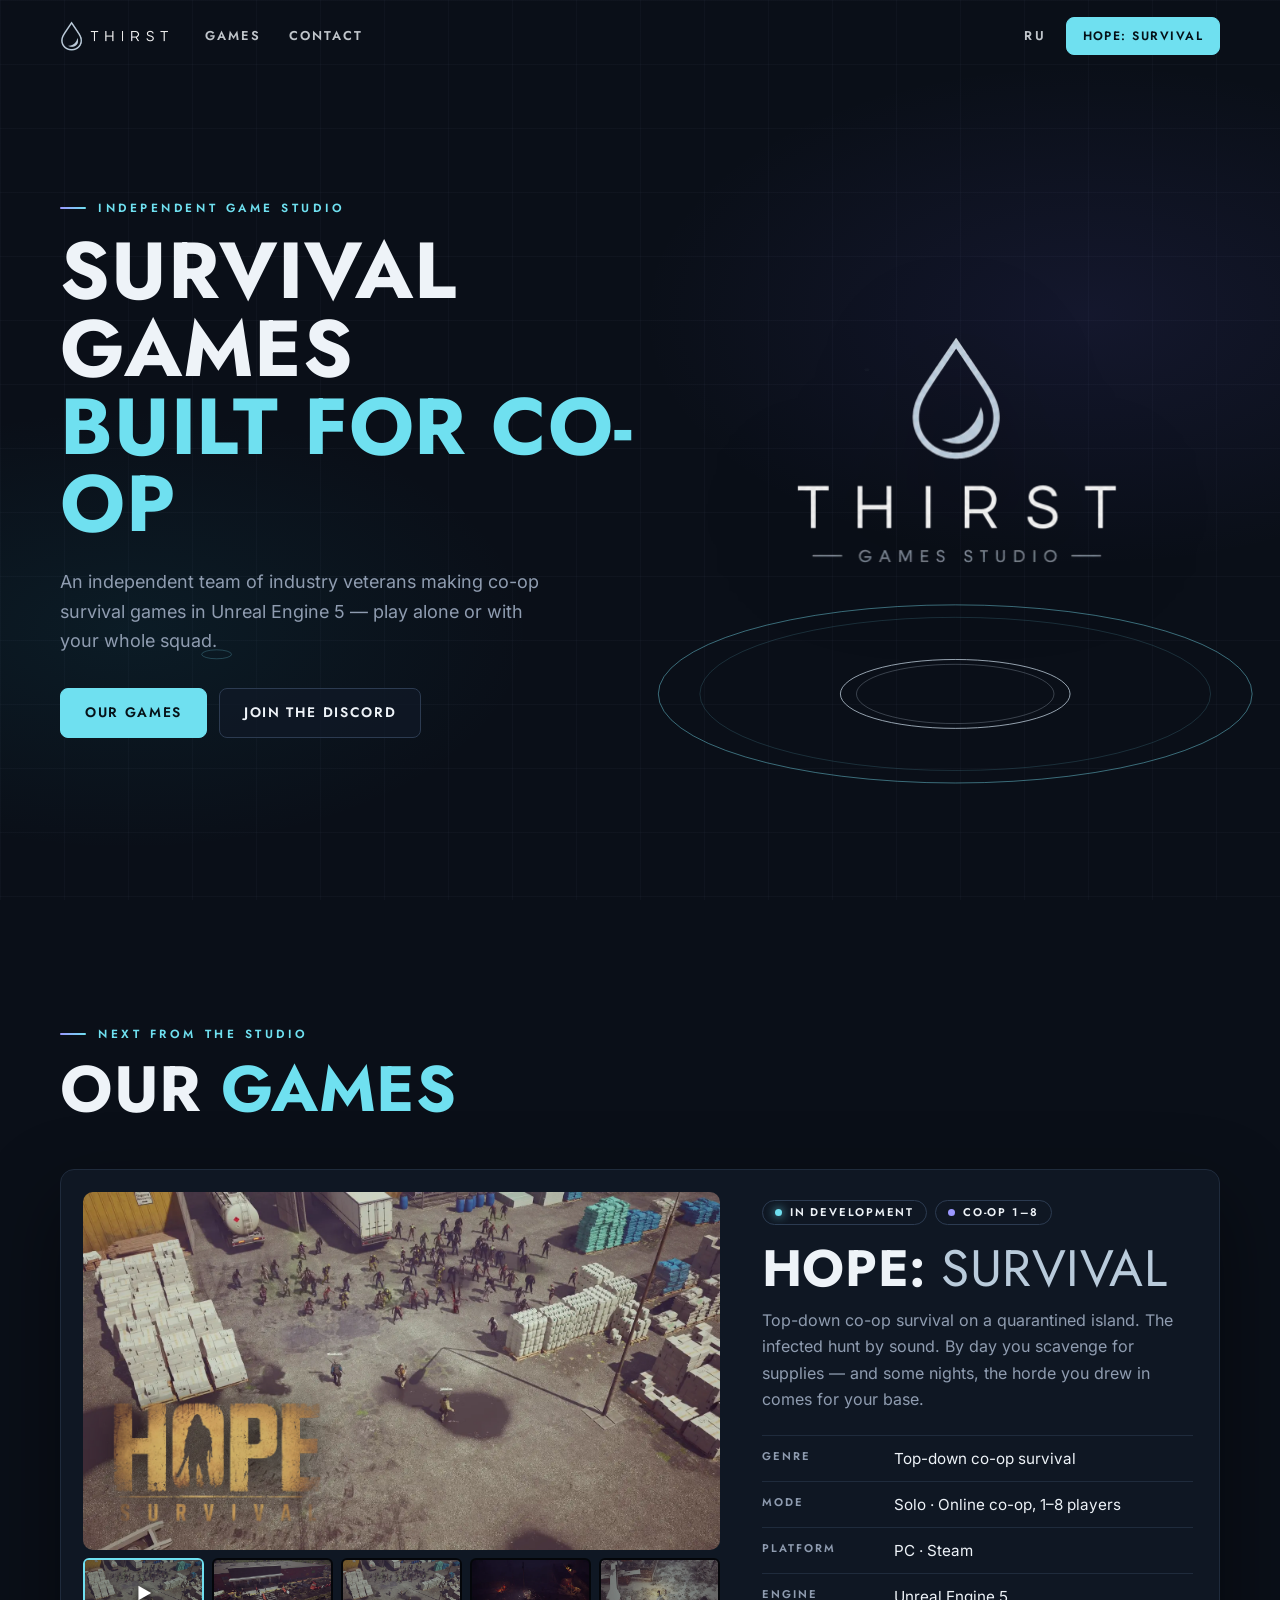
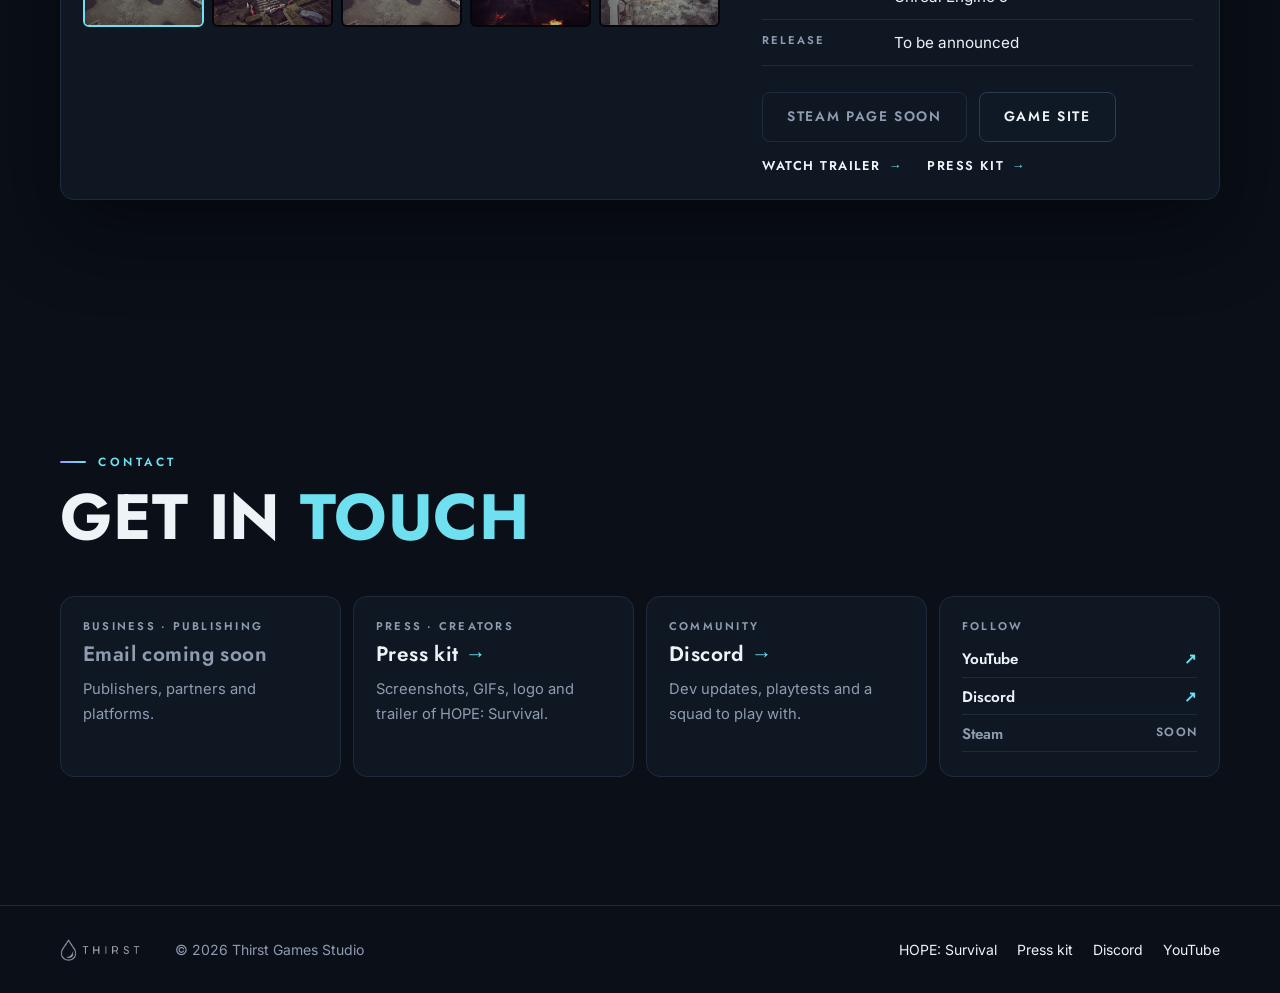
==== commit 9358836e: "Цвета в токенах; темы для сравнения: ?theme=acid | sunset | neon Co-Authored-By: Claude Opus 5.5 <no" ====
--- a/index.html
+++ b/index.html
@@ -30,7 +30,7 @@
   <link rel="apple-touch-icon" href="assets/img/apple-touch-icon.png">
 
   <link rel="preload" href="assets/fonts/jost-latin.woff2" as="font" type="font/woff2" crossorigin>
-  <link rel="stylesheet" href="assets/css/style.css?v=20261025175738">
+  <link rel="stylesheet" href="assets/css/style.css?v=20261025181601">
 
   <script type="application/ld+json">
   {
@@ -43,7 +43,11 @@
     "sameAs": ["https://discord.gg/fuRWEf5U7d"]
   }
   </script>
-  <script>document.documentElement.classList.add("js");</script>
+  <script>
+    document.documentElement.classList.add("js");
+    // Colour themes for comparison: ?theme=acid | sunset | neon (default: sea).
+    try { const theme = new URLSearchParams(location.search).get("theme"); if (theme) document.documentElement.dataset.theme = theme; } catch { /* old browser */ }
+  </script>
 </head>
 <body>
   <a class="skip-link" href="#main">Skip to content</a>
@@ -177,6 +181,6 @@
     </div>
   </footer>
 
-  <script src="assets/js/site.js?v=20261025175738"></script>
+  <script src="assets/js/site.js?v=20261025181601"></script>
 </body>
 </html>
--- a/assets/css/style.css
+++ b/assets/css/style.css
@@ -44,17 +44,66 @@
   --line-bright: #2c3b51;
   --fg: #eef3f8;
   --muted: #8f9cb0;
-  /* Colour of light in dark water: sea teal and a cold violet, around the ice-blue of the logo. */
-  --aqua: #6fe0f0;
-  --violet: #9b98ff;
   --ice: #b9cbdb;
-  --on-aqua: #061218;
+  /* Accent colours. The default theme is "sea"; others are picked with ?theme=<name> (see the
+     [data-theme] blocks below and the inline script in <head>). --ring-* are "r, g, b" triples the
+     hero water uses for its rings. */
+  --accent: #6fe0f0;
+  --accent-hover: #a6eef7;
+  --on-accent: #061218;
+  --accent-2: #9b98ff;
+  --glow-1: rgba(108, 96, 230, 0.10);
+  --glow-2: rgba(24, 140, 160, 0.10);
+  --ring-1: 116, 214, 232;
+  --ring-2: 200, 216, 230;
+  --ring-3: 155, 152, 255;
   --radius: 14px;
   --wrap: 1240px;
   --font-head: "Jost", "Century Gothic", "Futura", sans-serif;
   --font-body: "Inter", system-ui, -apple-system, "Segoe UI", sans-serif;
 }
 
+/* Acid: lime with violet — loud indie energy. */
+[data-theme="acid"] {
+  --accent: #c8ff3c;
+  --accent-hover: #dcff7f;
+  --on-accent: #0d1400;
+  --accent-2: #8b6cff;
+  --glow-1: rgba(139, 108, 255, 0.16);
+  --glow-2: rgba(200, 255, 60, 0.07);
+  --ring-1: 200, 255, 60;
+  --ring-2: 185, 203, 219;
+  --ring-3: 139, 108, 255;
+}
+
+/* Sunset: hot coral over amber — warm light on cold water, against the ice-blue logo. */
+[data-theme="sunset"] {
+  --bg: #0d0b17;
+  --accent: #ff5c8a;
+  --accent-hover: #ff8bab;
+  --on-accent: #1d0611;
+  --accent-2: #ffb648;
+  --glow-1: rgba(255, 92, 138, 0.14);
+  --glow-2: rgba(255, 182, 72, 0.08);
+  --ring-1: 255, 92, 138;
+  --ring-2: 255, 182, 72;
+  --ring-3: 185, 203, 219;
+}
+
+/* Neon: magenta and electric blue — synthwave night. */
+[data-theme="neon"] {
+  --bg: #0c0a18;
+  --accent: #e45bff;
+  --accent-hover: #ee94ff;
+  --on-accent: #180520;
+  --accent-2: #4f8dff;
+  --glow-1: rgba(228, 91, 255, 0.14);
+  --glow-2: rgba(79, 141, 255, 0.12);
+  --ring-1: 228, 91, 255;
+  --ring-2: 79, 141, 255;
+  --ring-3: 185, 203, 219;
+}
+
 * { box-sizing: border-box; }
 
 html { scroll-behavior: smooth; }
@@ -64,8 +113,8 @@
 body {
   margin: 0;
   background:
-    radial-gradient(ellipse 50% 40% at 85% 35%, rgba(108, 96, 230, 0.10), transparent 70%),
-    radial-gradient(ellipse 45% 35% at 10% 70%, rgba(24, 140, 160, 0.10), transparent 70%),
+    radial-gradient(ellipse 50% 40% at 85% 35%, var(--glow-1), transparent 70%),
+    radial-gradient(ellipse 45% 35% at 10% 70%, var(--glow-2), transparent 70%),
     linear-gradient(rgba(150, 180, 220, 0.035) 1px, transparent 1px) 0 0 / 64px 64px,
     linear-gradient(90deg, rgba(150, 180, 220, 0.035) 1px, transparent 1px) 0 0 / 64px 64px,
     var(--bg);
@@ -76,10 +125,10 @@
 }
 
 img, video { display: block; max-width: 100%; height: auto; }
-a { color: var(--aqua); }
+a { color: var(--accent); }
 a:hover { color: var(--fg); }
 
-:focus-visible { outline: 2px solid var(--aqua); outline-offset: 3px; }
+:focus-visible { outline: 2px solid var(--accent); outline-offset: 3px; }
 
 .skip-link {
   position: absolute;
@@ -88,8 +137,8 @@
   z-index: 100;
   padding: 10px 16px;
   border-radius: 6px;
-  background: var(--aqua);
-  color: var(--on-aqua);
+  background: var(--accent);
+  color: var(--on-accent);
   font-weight: 500;
   text-decoration: none;
   transform: translateY(-200%);
@@ -109,7 +158,7 @@
 h2 { font-size: clamp(2.2rem, 5vw, 4rem); }
 
 /* The second half of a headline in sea colour. */
-.hl { color: var(--aqua); }
+.hl { color: var(--accent); }
 
 .wrap {
   width: 100%;
@@ -125,13 +174,13 @@
   align-items: center;
   gap: 12px;
   margin: 0 0 18px;
-  color: var(--aqua);
+  color: var(--accent);
   font: 600 0.74rem/1 var(--font-head);
   letter-spacing: 0.3em;
   text-transform: uppercase;
 }
 
-.eyebrow::before { content: ""; width: 26px; height: 2px; border-radius: 2px; background: linear-gradient(90deg, var(--violet), var(--aqua)); }
+.eyebrow::before { content: ""; width: 26px; height: 2px; border-radius: 2px; background: linear-gradient(90deg, var(--accent-2), var(--accent)); }
 
 .section-head { margin-bottom: clamp(32px, 4vw, 48px); }
 
@@ -159,10 +208,10 @@
   transition: background-color 0.15s, color 0.15s, border-color 0.15s;
 }
 
-.btn:hover { border-color: var(--aqua); color: var(--fg); }
-
-.btn-primary { border-color: var(--aqua); background: var(--aqua); color: var(--on-aqua); }
-.btn-primary:hover { border-color: #a6eef7; background: #a6eef7; color: var(--on-aqua); }
+.btn:hover { border-color: var(--accent); color: var(--fg); }
+
+.btn-primary { border-color: var(--accent); background: var(--accent); color: var(--on-accent); }
+.btn-primary:hover { border-color: var(--accent-hover); background: var(--accent-hover); color: var(--on-accent); }
 
 .btn-small { min-height: 38px; padding: 0 16px; font-size: 0.76rem; }
 
@@ -211,7 +260,7 @@
   text-decoration: none;
   opacity: 0.8;
 }
-.site-nav a:hover { opacity: 1; color: var(--aqua); }
+.site-nav a:hover { opacity: 1; color: var(--accent); }
 
 .header-end { display: flex; align-items: center; gap: 20px; margin-left: auto; }
 
@@ -222,7 +271,7 @@
   text-decoration: none;
   opacity: 0.8;
 }
-.lang:hover { opacity: 1; color: var(--aqua); }
+.lang:hover { opacity: 1; color: var(--accent); }
 
 @media (max-width: 720px) {
   .site-nav { display: none; }
@@ -349,7 +398,7 @@
 }
 
 .thumbs button:hover { opacity: 1; }
-.thumbs button[aria-pressed="true"] { border-color: var(--aqua); opacity: 1; }
+.thumbs button[aria-pressed="true"] { border-color: var(--accent); opacity: 1; }
 .thumbs img { width: 100%; aspect-ratio: 16 / 9; object-fit: cover; }
 
 .thumbs .play-mark {
@@ -379,8 +428,8 @@
   text-transform: uppercase;
 }
 
-.pills li::before { content: ""; width: 7px; height: 7px; border-radius: 50%; background: var(--violet); }
-.pills li:first-child::before { background: var(--aqua); box-shadow: 0 0 10px var(--aqua); }
+.pills li::before { content: ""; width: 7px; height: 7px; border-radius: 50%; background: var(--accent-2); }
+.pills li:first-child::before { background: var(--accent); box-shadow: 0 0 10px var(--accent); }
 
 .game-info h3 { font-size: clamp(2.2rem, 4vw, 3.4rem); }
 .game-info h3 .hl { color: var(--ice); font-weight: 400; }
@@ -422,8 +471,8 @@
   text-decoration: none;
 }
 
-.game-links a::after { content: "→"; color: var(--aqua); transition: transform 0.15s; }
-.game-links a:hover { color: var(--aqua); }
+.game-links a::after { content: "→"; color: var(--accent); transition: transform 0.15s; }
+.game-links a:hover { color: var(--accent); }
 .game-links a:hover::after { transform: translateX(4px); }
 
 /* Contact cards */
@@ -463,8 +512,8 @@
   overflow-wrap: anywhere;
 }
 
-a.contact-main:hover { color: var(--aqua); }
-a.contact-main:not(.is-pending)::after { content: " →"; color: var(--aqua); }
+a.contact-main:hover { color: var(--accent); }
+a.contact-main:not(.is-pending)::after { content: " →"; color: var(--accent); }
 .contact-main.is-pending { color: var(--muted); }
 
 .contact p:last-child { margin: 0; color: var(--muted); font-size: 0.92rem; }
@@ -481,8 +530,8 @@
   text-decoration: none;
 }
 
-.follow a::after { content: "↗"; color: var(--aqua); }
-.follow a:hover { color: var(--aqua); }
+.follow a::after { content: "↗"; color: var(--accent); }
+.follow a:hover { color: var(--accent); }
 .follow a.is-pending { color: var(--muted); }
 .follow a.is-pending::after { content: "soon"; color: var(--muted); font-size: 0.75rem; letter-spacing: 0.1em; text-transform: uppercase; }
 html[lang="ru"] .follow a.is-pending::after { content: "скоро"; }
@@ -506,5 +555,5 @@
 .site-footer .wordmark img { height: 22px; opacity: 0.8; }
 .site-footer nav { display: flex; flex-wrap: wrap; gap: 20px; margin-left: auto; }
 .site-footer nav a { color: var(--fg); text-decoration: none; }
-.site-footer nav a:hover { color: var(--aqua); }
+.site-footer nav a:hover { color: var(--accent); }
 .site-footer a.is-pending { color: var(--muted); }
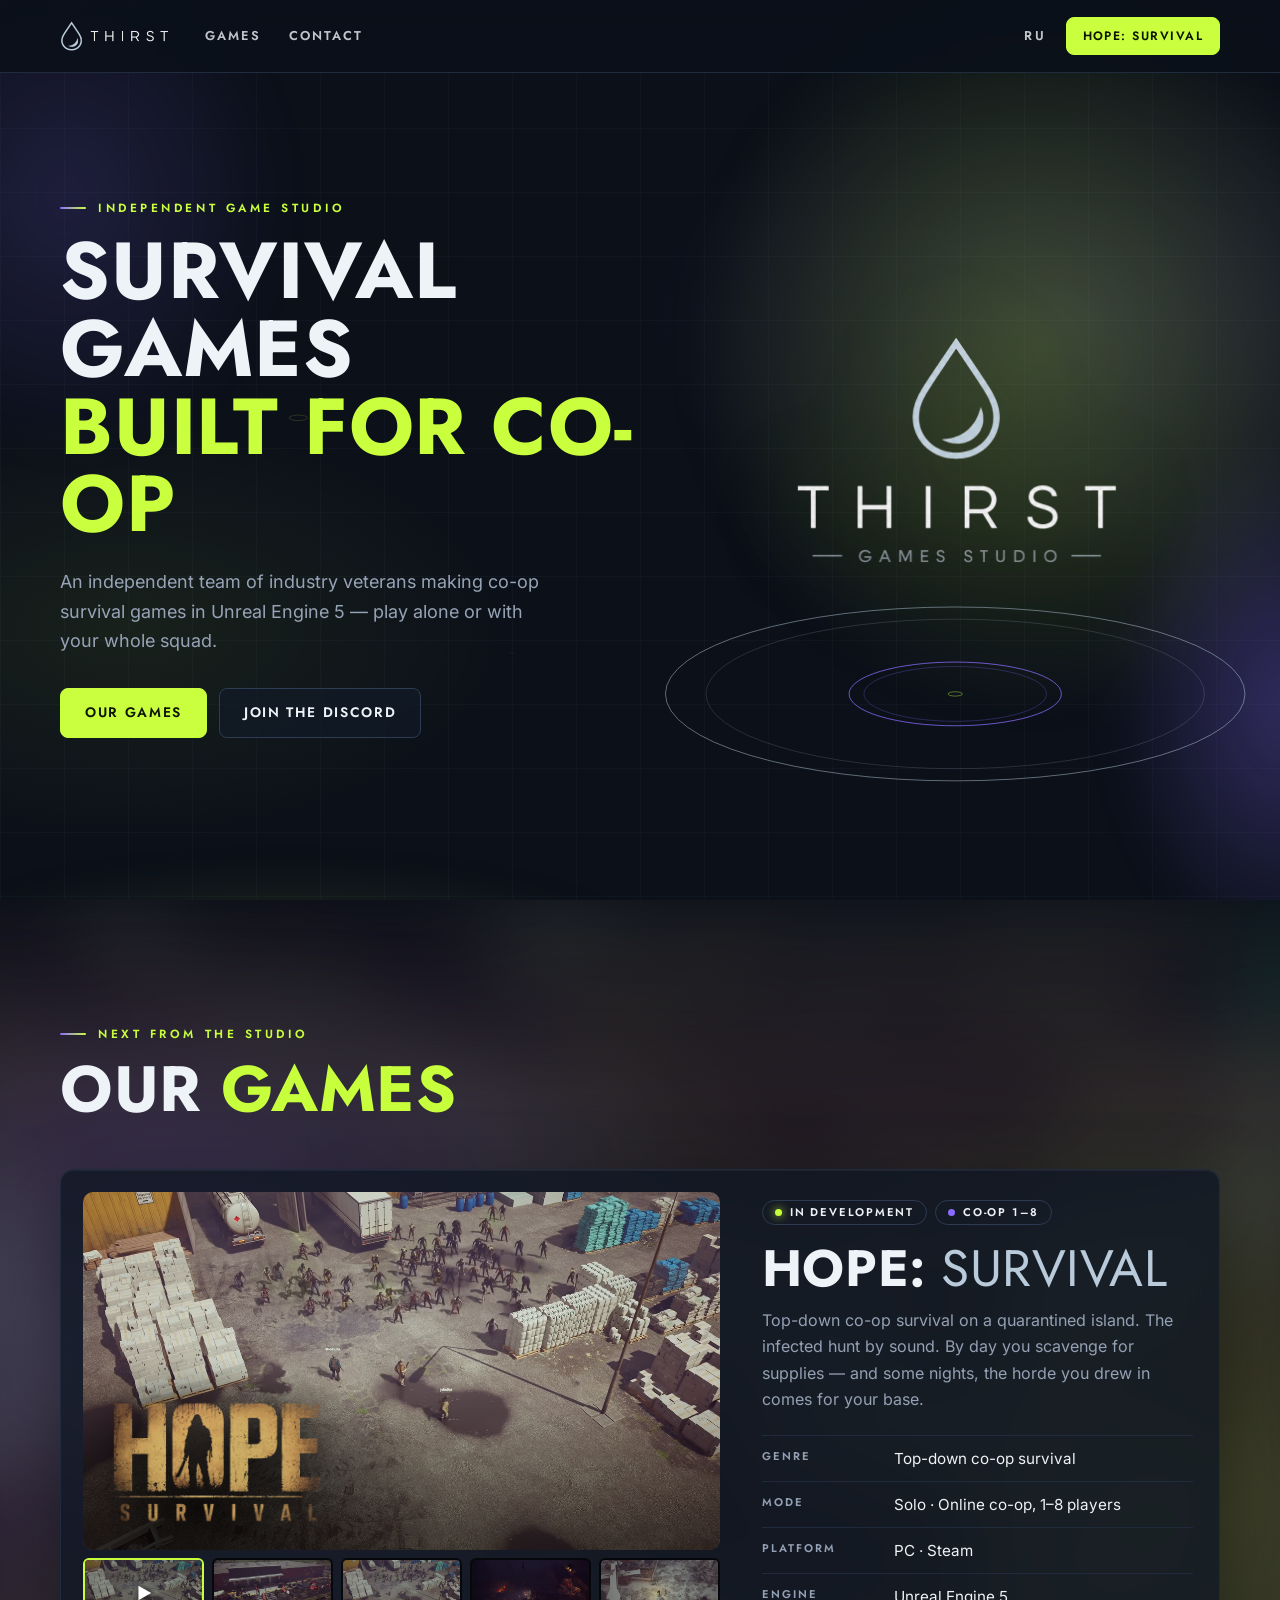
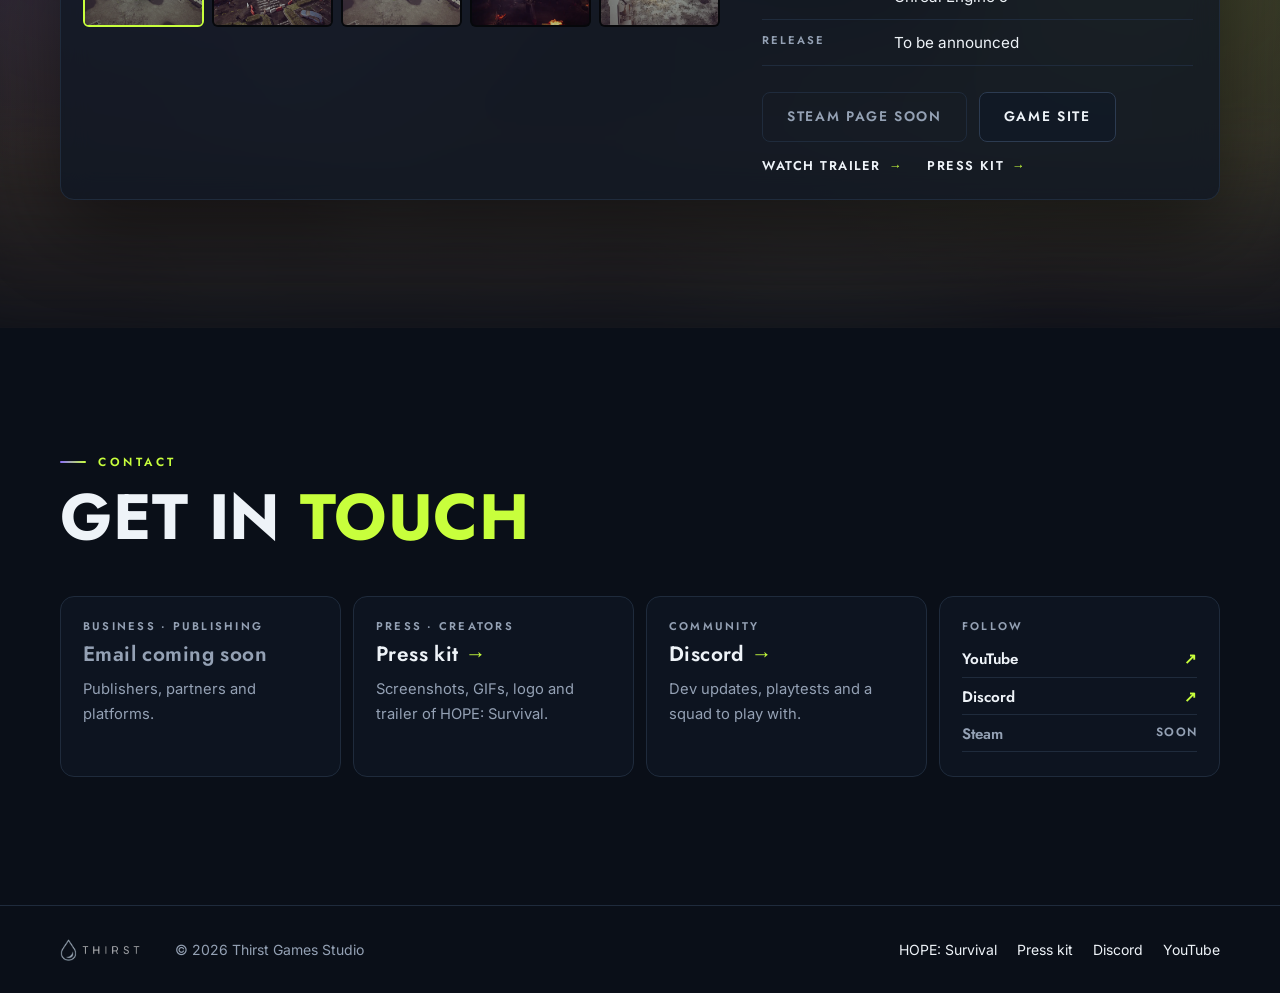
==== commit 640835e3: "Сочнее: зелёная тема по умолчанию, сияние в первом экране, зерно, размытый кадр игры за карточкой, п" ====
--- a/index.html
+++ b/index.html
@@ -5,7 +5,7 @@
   <meta name="viewport" content="width=device-width, initial-scale=1">
   <title>Thirst Games Studio — Co-op Survival Games in Unreal Engine 5</title>
   <meta name="description" content="Thirst Games Studio is an independent team of industry veterans making co-op survival games in Unreal Engine 5. Now in development: HOPE: Survival.">
-  <meta name="theme-color" content="#0a0c0e">
+  <meta name="theme-color" content="#0a0f18">
 
   <!-- Absolute URLs (canonical, social cards, JSON-LD, sitemap.xml, robots.txt) point at the
        custom domain, thirst.games (see README). -->
@@ -30,7 +30,7 @@
   <link rel="apple-touch-icon" href="assets/img/apple-touch-icon.png">
 
   <link rel="preload" href="assets/fonts/jost-latin.woff2" as="font" type="font/woff2" crossorigin>
-  <link rel="stylesheet" href="assets/css/style.css?v=20261025181601">
+  <link rel="stylesheet" href="assets/css/style.css?v=20261025182339">
 
   <script type="application/ld+json">
   {
@@ -45,8 +45,8 @@
   </script>
   <script>
     document.documentElement.classList.add("js");
-    // Colour themes for comparison: ?theme=acid | sunset | neon (default: sea).
-    try { const theme = new URLSearchParams(location.search).get("theme"); if (theme) document.documentElement.dataset.theme = theme; } catch { /* old browser */ }
+    // Colour themes for comparison: ?theme=<name> (default: acid); ?pick shows a switcher.
+    try { const theme = new URLSearchParams(location.search).get("theme"); if (theme && theme !== "acid") document.documentElement.dataset.theme = theme; } catch { /* old browser */ }
   </script>
 </head>
 <body>
@@ -181,6 +181,6 @@
     </div>
   </footer>
 
-  <script src="assets/js/site.js?v=20261025181601"></script>
+  <script src="assets/js/site.js?v=20261025182339"></script>
 </body>
 </html>
--- a/assets/css/style.css
+++ b/assets/css/style.css
@@ -39,55 +39,74 @@
 
 :root {
   --bg: #0a0f18;
-  --card: rgba(17, 25, 39, 0.82);
+  --card: rgba(15, 22, 35, 0.78);
   --line: #1f2b3c;
   --line-bright: #2c3b51;
   --fg: #eef3f8;
-  --muted: #8f9cb0;
+  --muted: #94a1b4;
   --ice: #b9cbdb;
-  /* Accent colours. The default theme is "sea"; others are picked with ?theme=<name> (see the
-     [data-theme] blocks below and the inline script in <head>). --ring-* are "r, g, b" triples the
-     hero water uses for its rings. */
-  --accent: #6fe0f0;
-  --accent-hover: #a6eef7;
-  --on-accent: #061218;
-  --accent-2: #9b98ff;
-  --glow-1: rgba(108, 96, 230, 0.10);
-  --glow-2: rgba(24, 140, 160, 0.10);
-  --ring-1: 116, 214, 232;
-  --ring-2: 200, 216, 230;
-  --ring-3: 155, 152, 255;
   --radius: 14px;
   --wrap: 1240px;
   --font-head: "Jost", "Century Gothic", "Futura", sans-serif;
   --font-body: "Inter", system-ui, -apple-system, "Segoe UI", sans-serif;
 }
 
-/* Acid: lime with violet — loud indie energy. */
+/* Accent colours. The default is acid; the rest are picked with ?theme=<name> or the swatches that
+   ?pick shows (inline script in <head>, assets/js/site.js). --rgb-1 / --rgb-2 are the two accents as
+   "r, g, b" so glows can set their own alpha; --ring-* colour the hero water. */
+/* Acid (default): lime with violet — loud indie energy. */
+:root,
 [data-theme="acid"] {
   --accent: #c8ff3c;
   --accent-hover: #dcff7f;
   --on-accent: #0d1400;
   --accent-2: #8b6cff;
-  --glow-1: rgba(139, 108, 255, 0.16);
-  --glow-2: rgba(200, 255, 60, 0.07);
+  --rgb-1: 200, 255, 60;
+  --rgb-2: 139, 108, 255;
   --ring-1: 200, 255, 60;
   --ring-2: 185, 203, 219;
   --ring-3: 139, 108, 255;
 }
 
-/* Sunset: hot coral over amber — warm light on cold water, against the ice-blue logo. */
+/* Toxic: lime with hot orange. */
+[data-theme="toxic"] {
+  --accent: #b8ff2e;
+  --accent-hover: #d2ff7a;
+  --on-accent: #0d1400;
+  --accent-2: #ff7a1a;
+  --rgb-1: 184, 255, 46;
+  --rgb-2: 255, 122, 26;
+  --ring-1: 184, 255, 46;
+  --ring-2: 185, 203, 219;
+  --ring-3: 255, 122, 26;
+}
+
+/* Ultra: electric violet first, lime as the spark. */
+[data-theme="ultra"] {
+  --bg: #0c0a1a;
+  --accent: #9a7bff;
+  --accent-hover: #b7a2ff;
+  --on-accent: #0b0620;
+  --accent-2: #c8ff3c;
+  --rgb-1: 154, 123, 255;
+  --rgb-2: 200, 255, 60;
+  --ring-1: 154, 123, 255;
+  --ring-2: 185, 203, 219;
+  --ring-3: 200, 255, 60;
+}
+
+/* Sunset: hot coral over amber — warm light on cold water. */
 [data-theme="sunset"] {
   --bg: #0d0b17;
   --accent: #ff5c8a;
   --accent-hover: #ff8bab;
   --on-accent: #1d0611;
   --accent-2: #ffb648;
-  --glow-1: rgba(255, 92, 138, 0.14);
-  --glow-2: rgba(255, 182, 72, 0.08);
+  --rgb-1: 255, 92, 138;
+  --rgb-2: 255, 182, 72;
   --ring-1: 255, 92, 138;
-  --ring-2: 255, 182, 72;
-  --ring-3: 185, 203, 219;
+  --ring-2: 185, 203, 219;
+  --ring-3: 255, 182, 72;
 }
 
 /* Neon: magenta and electric blue — synthwave night. */
@@ -97,11 +116,38 @@
   --accent-hover: #ee94ff;
   --on-accent: #180520;
   --accent-2: #4f8dff;
-  --glow-1: rgba(228, 91, 255, 0.14);
-  --glow-2: rgba(79, 141, 255, 0.12);
+  --rgb-1: 228, 91, 255;
+  --rgb-2: 79, 141, 255;
   --ring-1: 228, 91, 255;
-  --ring-2: 79, 141, 255;
-  --ring-3: 185, 203, 219;
+  --ring-2: 185, 203, 219;
+  --ring-3: 79, 141, 255;
+}
+
+/* Crimson: blood red with gold. */
+[data-theme="crimson"] {
+  --bg: #100a0d;
+  --accent: #ff3b4f;
+  --accent-hover: #ff7482;
+  --on-accent: #1c0306;
+  --accent-2: #ffc247;
+  --rgb-1: 255, 59, 79;
+  --rgb-2: 255, 194, 71;
+  --ring-1: 255, 59, 79;
+  --ring-2: 185, 203, 219;
+  --ring-3: 255, 194, 71;
+}
+
+/* Sea: the first palette — teal and cold violet. */
+[data-theme="sea"] {
+  --accent: #6fe0f0;
+  --accent-hover: #a6eef7;
+  --on-accent: #061218;
+  --accent-2: #9b98ff;
+  --rgb-1: 111, 224, 240;
+  --rgb-2: 155, 152, 255;
+  --ring-1: 111, 224, 240;
+  --ring-2: 185, 203, 219;
+  --ring-3: 155, 152, 255;
 }
 
 * { box-sizing: border-box; }
@@ -109,12 +155,12 @@
 html { scroll-behavior: smooth; }
 @media (prefers-reduced-motion: reduce) { html { scroll-behavior: auto; } }
 
-/* A faint grid over deep navy, with patches of sea light. */
+/* A faint grid over the dark base, with patches of accent light. */
 body {
   margin: 0;
   background:
-    radial-gradient(ellipse 50% 40% at 85% 35%, var(--glow-1), transparent 70%),
-    radial-gradient(ellipse 45% 35% at 10% 70%, var(--glow-2), transparent 70%),
+    radial-gradient(ellipse 50% 40% at 85% 35%, rgba(var(--rgb-2), 0.12), transparent 70%),
+    radial-gradient(ellipse 45% 35% at 10% 70%, rgba(var(--rgb-1), 0.07), transparent 70%),
     linear-gradient(rgba(150, 180, 220, 0.035) 1px, transparent 1px) 0 0 / 64px 64px,
     linear-gradient(90deg, rgba(150, 180, 220, 0.035) 1px, transparent 1px) 0 0 / 64px 64px,
     var(--bg);
@@ -122,6 +168,18 @@
   color: var(--fg);
   font: 400 1rem/1.65 var(--font-body);
   -webkit-font-smoothing: antialiased;
+}
+
+/* Film grain over everything: kills the flat, empty look of large dark areas. */
+body::after {
+  content: "";
+  position: fixed;
+  inset: 0;
+  z-index: 50;
+  pointer-events: none;
+  background-image: url("data:image/svg+xml;utf8,<svg xmlns='http://www.w3.org/2000/svg' width='180' height='180'><filter id='n'><feTurbulence type='fractalNoise' baseFrequency='0.85' numOctaves='2' stitchTiles='stitch'/><feColorMatrix values='0 0 0 0 1  0 0 0 0 1  0 0 0 0 1  0 0 0 0.55 0'/></filter><rect width='100%' height='100%' filter='url(%23n)'/></svg>");
+  opacity: 0.07;
+  mix-blend-mode: overlay;
 }
 
 img, video { display: block; max-width: 100%; height: auto; }
@@ -296,6 +354,26 @@
   overflow: hidden;
 }
 
+.hero::before {
+  content: "";
+  position: absolute;
+  inset: -20%;
+  background:
+    radial-gradient(closest-side at 72% 42%, rgba(var(--rgb-1), 0.22), transparent 70%),
+    radial-gradient(closest-side at 86% 70%, rgba(var(--rgb-2), 0.30), transparent 70%),
+    radial-gradient(closest-side at 18% 30%, rgba(var(--rgb-2), 0.16), transparent 70%),
+    radial-gradient(closest-side at 30% 90%, rgba(var(--rgb-1), 0.12), transparent 70%);
+  filter: blur(20px);
+  animation: aurora 26s ease-in-out infinite alternate;
+}
+
+@keyframes aurora {
+  from { transform: translate3d(-3%, -2%, 0) scale(1); }
+  to { transform: translate3d(3%, 3%, 0) scale(1.08); }
+}
+
+@media (prefers-reduced-motion: reduce) { .hero::before { animation: none; } }
+
 .water {
   position: absolute;
   inset: 0;
@@ -328,12 +406,40 @@
   justify-self: center;
   width: clamp(240px, 28vw, 420px);
   margin-top: -40px;
-  filter: drop-shadow(0 10px 50px rgba(0, 0, 0, 0.7));
+  filter: drop-shadow(0 0 40px rgba(var(--rgb-1), 0.28)) drop-shadow(0 10px 40px rgba(0, 0, 0, 0.6));
 }
 
 @media (max-width: 860px) {
   .hero-grid { grid-template-columns: minmax(0, 1fr); }
   .hero-mark { display: none; }
+}
+
+/* Games section: a blurred, saturated frame of the game sits behind the card, so the section takes
+   on the game's colours; it fades out at the top and bottom into the page. */
+#games { isolation: isolate; overflow: hidden; }
+
+#games::before,
+#games::after {
+  content: "";
+  position: absolute;
+  inset: 0;
+  z-index: -1;
+  -webkit-mask-image: linear-gradient(transparent, #000 22%, #000 78%, transparent);
+  mask-image: linear-gradient(transparent, #000 22%, #000 78%, transparent);
+}
+
+#games::before {
+  inset: -60px;
+  background: url("../img/hope/06-horde.webp") center / cover;
+  filter: blur(42px) saturate(1.6) brightness(0.55);
+  opacity: 0.75;
+}
+
+#games::after {
+  background:
+    radial-gradient(ellipse 60% 70% at 15% 40%, rgba(var(--rgb-2), 0.22), transparent 70%),
+    radial-gradient(ellipse 50% 60% at 90% 60%, rgba(var(--rgb-1), 0.14), transparent 70%),
+    linear-gradient(rgba(10, 12, 20, 0.35), rgba(10, 12, 20, 0.35));
 }
 
 /* Game card: big media with a strip of shots on the left, the facts on the right. */
@@ -346,7 +452,9 @@
   border: 1px solid var(--line);
   border-radius: var(--radius);
   background: var(--card);
-  box-shadow: 0 30px 80px rgba(0, 0, 0, 0.45);
+  -webkit-backdrop-filter: blur(14px);
+  backdrop-filter: blur(14px);
+  box-shadow: 0 30px 80px rgba(0, 0, 0, 0.45), inset 0 1px 0 rgba(255, 255, 255, 0.05);
 }
 
 @media (max-width: 920px) { .game-card { grid-template-columns: minmax(0, 1fr); } }
@@ -364,8 +472,19 @@
 
 .game-view [hidden] { display: none; }
 
+.game-view::after {
+  content: "";
+  position: absolute;
+  inset: 0;
+  background:
+    radial-gradient(ellipse 55% 60% at 18% 88%, rgba(0, 0, 0, 0.78), transparent 70%),
+    linear-gradient(to top, rgba(0, 0, 0, 0.55), transparent 45%);
+  pointer-events: none;
+}
+
 .game-logo-over {
   position: absolute;
+  z-index: 1;
   left: 4%;
   bottom: 6%;
   width: 34%;
@@ -557,3 +676,38 @@
 .site-footer nav a { color: var(--fg); text-decoration: none; }
 .site-footer nav a:hover { color: var(--accent); }
 .site-footer a.is-pending { color: var(--muted); }
+
+/* Temporary palette picker (?pick), see assets/js/site.js. The swatch buttons carry data-theme, so
+   each one is drawn in its own theme's accent. */
+.theme-pick {
+  position: fixed;
+  left: 50%;
+  bottom: 16px;
+  z-index: 60;
+  display: flex;
+  flex-wrap: wrap;
+  justify-content: center;
+  gap: 6px;
+  max-width: calc(100vw - 32px);
+  padding: 8px;
+  border: 1px solid var(--line-bright);
+  border-radius: 12px;
+  background: rgba(8, 10, 16, 0.9);
+  transform: translateX(-50%);
+  -webkit-backdrop-filter: blur(10px);
+  backdrop-filter: blur(10px);
+}
+
+.theme-pick button {
+  padding: 8px 12px;
+  border: 1px solid transparent;
+  border-radius: 8px;
+  background: var(--accent);
+  color: var(--on-accent);
+  font: 600 0.72rem/1 var(--font-head);
+  letter-spacing: 0.12em;
+  text-transform: uppercase;
+  cursor: pointer;
+}
+
+.theme-pick button[aria-pressed="true"] { border-color: #fff; box-shadow: 0 0 0 2px rgba(255, 255, 255, 0.35); }
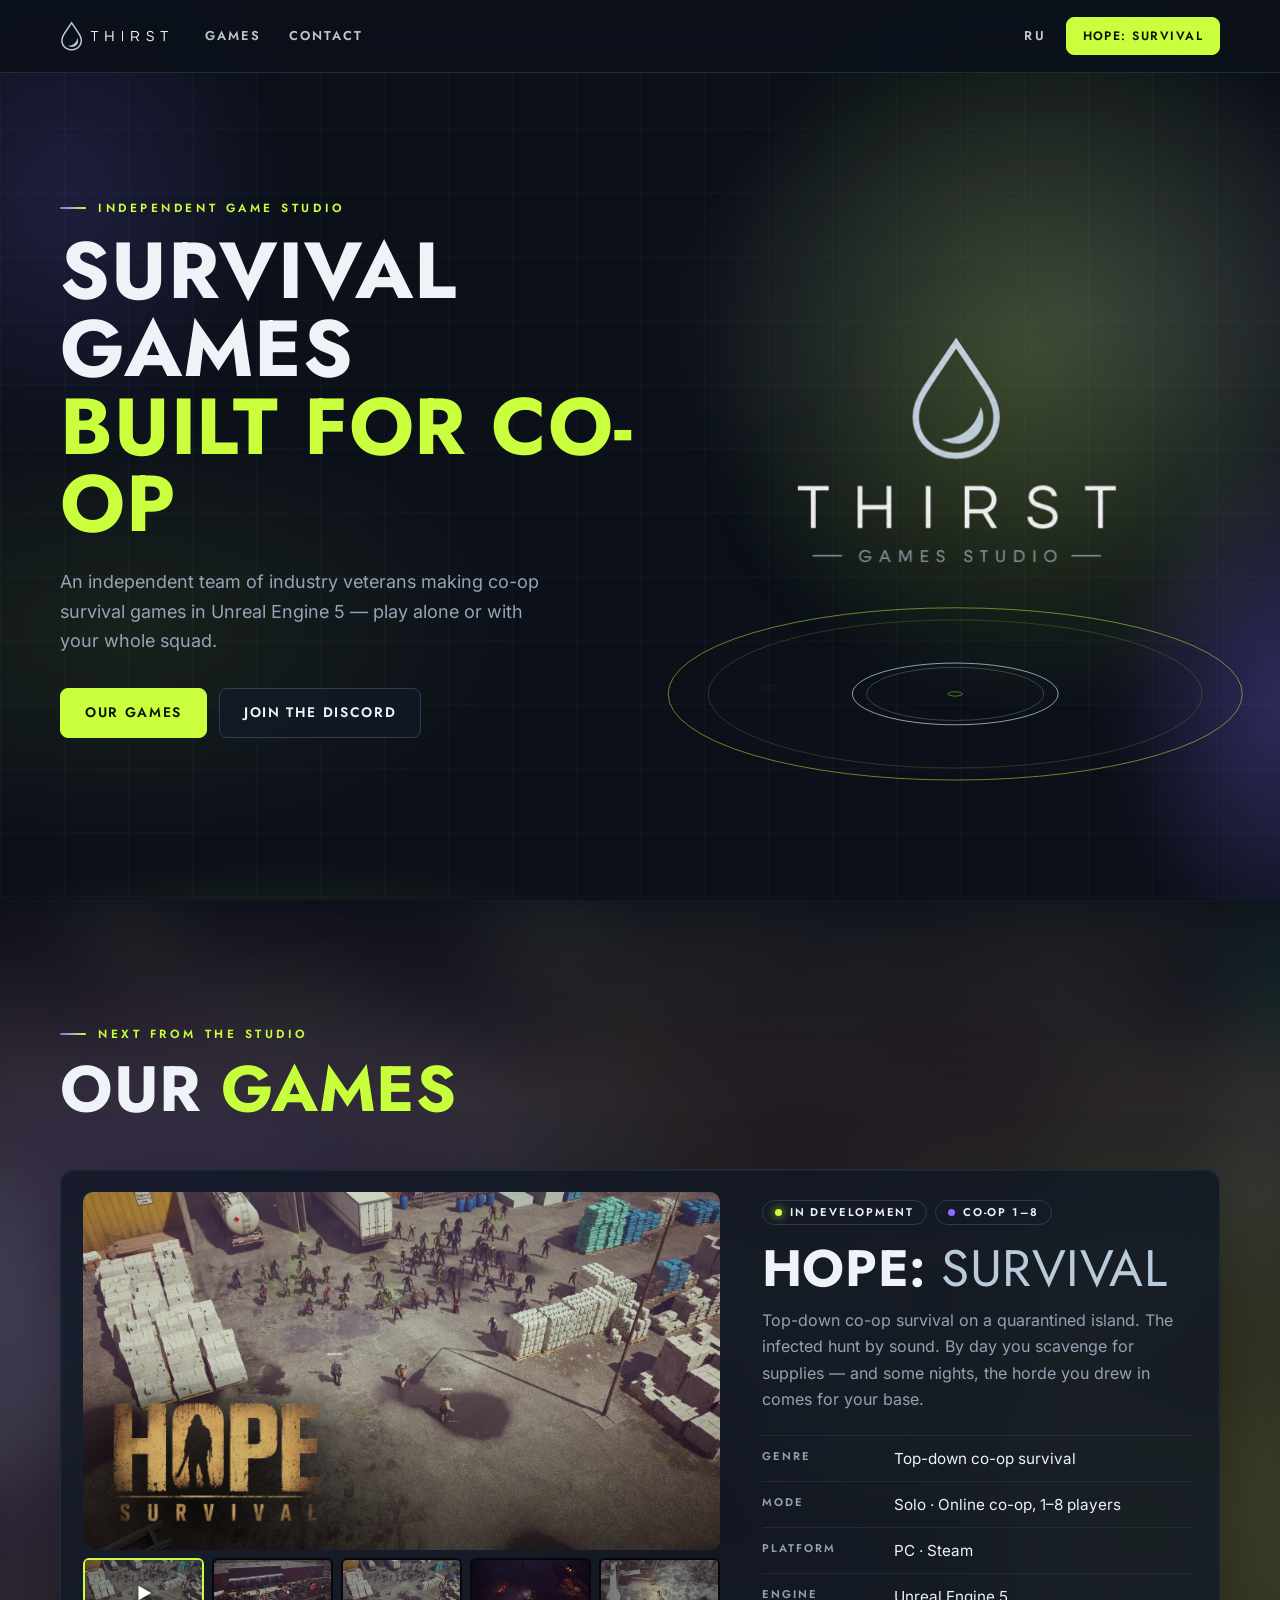
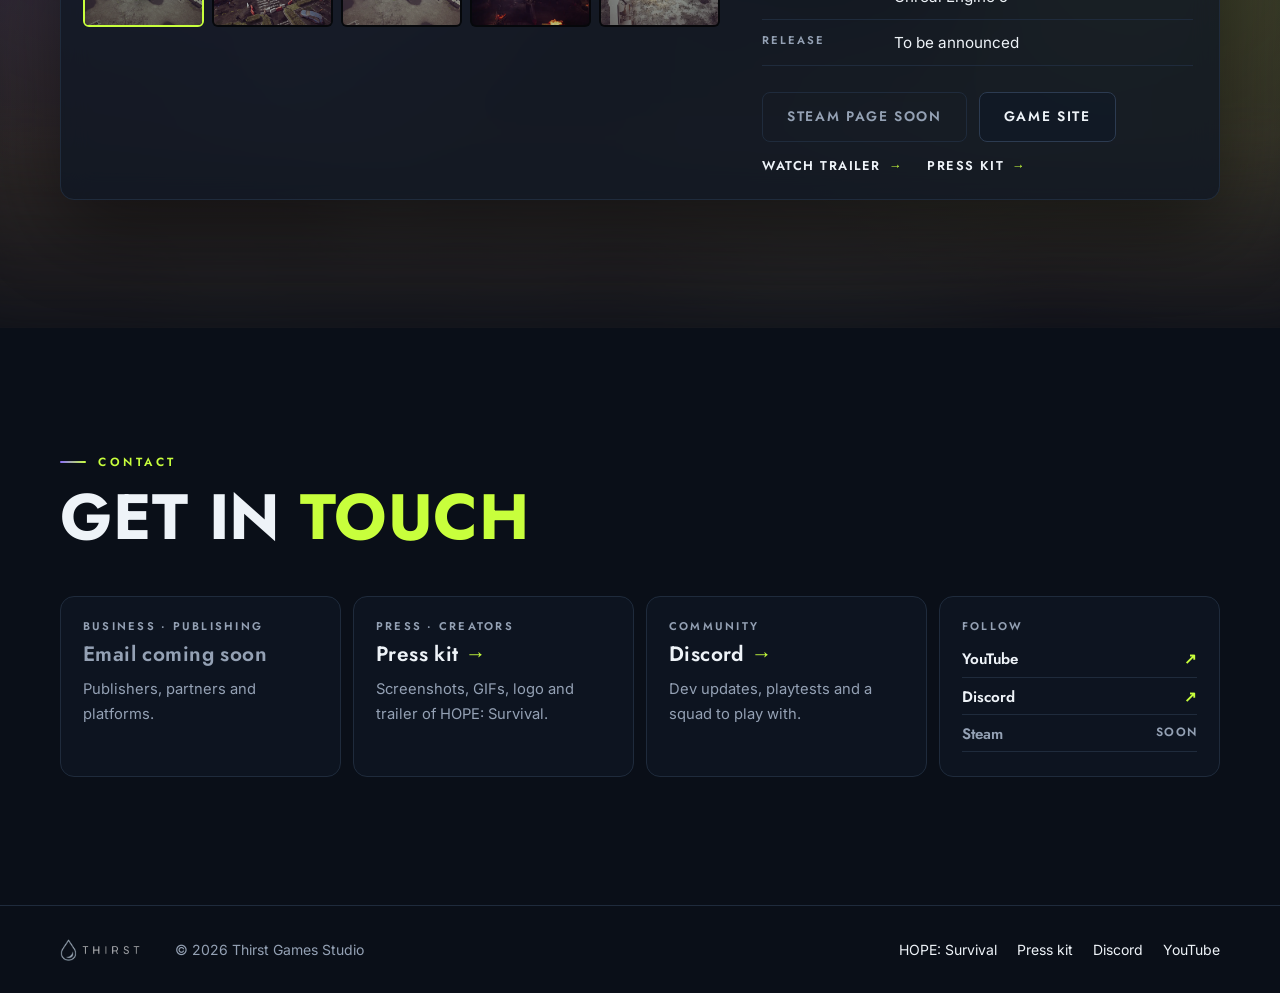
==== commit 8403d15c: "Палитра — acid (лайм + фиолетовый); остальные темы и переключатель убраны Co-Authored-By: Claude Opu" ====
--- a/index.html
+++ b/index.html
@@ -30,7 +30,7 @@
   <link rel="apple-touch-icon" href="assets/img/apple-touch-icon.png">
 
   <link rel="preload" href="assets/fonts/jost-latin.woff2" as="font" type="font/woff2" crossorigin>
-  <link rel="stylesheet" href="assets/css/style.css?v=20261025182339">
+  <link rel="stylesheet" href="assets/css/style.css?v=20261025185348">
 
   <script type="application/ld+json">
   {
@@ -43,11 +43,7 @@
     "sameAs": ["https://discord.gg/fuRWEf5U7d"]
   }
   </script>
-  <script>
-    document.documentElement.classList.add("js");
-    // Colour themes for comparison: ?theme=<name> (default: acid); ?pick shows a switcher.
-    try { const theme = new URLSearchParams(location.search).get("theme"); if (theme && theme !== "acid") document.documentElement.dataset.theme = theme; } catch { /* old browser */ }
-  </script>
+  <script>document.documentElement.classList.add("js");</script>
 </head>
 <body>
   <a class="skip-link" href="#main">Skip to content</a>
@@ -181,6 +177,6 @@
     </div>
   </footer>
 
-  <script src="assets/js/site.js?v=20261025182339"></script>
+  <script src="assets/js/site.js?v=20261025185348"></script>
 </body>
 </html>
--- a/assets/css/style.css
+++ b/assets/css/style.css
@@ -51,12 +51,9 @@
   --font-body: "Inter", system-ui, -apple-system, "Segoe UI", sans-serif;
 }
 
-/* Accent colours. The default is acid; the rest are picked with ?theme=<name> or the swatches that
-   ?pick shows (inline script in <head>, assets/js/site.js). --rgb-1 / --rgb-2 are the two accents as
-   "r, g, b" so glows can set their own alpha; --ring-* colour the hero water. */
-/* Acid (default): lime with violet — loud indie energy. */
-:root,
-[data-theme="acid"] {
+/* Accents: lime with violet. --rgb-1 / --rgb-2 are the two accents as "r, g, b" so glows can set
+   their own alpha; --ring-* colour the hero water. */
+:root {
   --accent: #c8ff3c;
   --accent-hover: #dcff7f;
   --on-accent: #0d1400;
@@ -66,88 +63,6 @@
   --ring-1: 200, 255, 60;
   --ring-2: 185, 203, 219;
   --ring-3: 139, 108, 255;
-}
-
-/* Toxic: lime with hot orange. */
-[data-theme="toxic"] {
-  --accent: #b8ff2e;
-  --accent-hover: #d2ff7a;
-  --on-accent: #0d1400;
-  --accent-2: #ff7a1a;
-  --rgb-1: 184, 255, 46;
-  --rgb-2: 255, 122, 26;
-  --ring-1: 184, 255, 46;
-  --ring-2: 185, 203, 219;
-  --ring-3: 255, 122, 26;
-}
-
-/* Ultra: electric violet first, lime as the spark. */
-[data-theme="ultra"] {
-  --bg: #0c0a1a;
-  --accent: #9a7bff;
-  --accent-hover: #b7a2ff;
-  --on-accent: #0b0620;
-  --accent-2: #c8ff3c;
-  --rgb-1: 154, 123, 255;
-  --rgb-2: 200, 255, 60;
-  --ring-1: 154, 123, 255;
-  --ring-2: 185, 203, 219;
-  --ring-3: 200, 255, 60;
-}
-
-/* Sunset: hot coral over amber — warm light on cold water. */
-[data-theme="sunset"] {
-  --bg: #0d0b17;
-  --accent: #ff5c8a;
-  --accent-hover: #ff8bab;
-  --on-accent: #1d0611;
-  --accent-2: #ffb648;
-  --rgb-1: 255, 92, 138;
-  --rgb-2: 255, 182, 72;
-  --ring-1: 255, 92, 138;
-  --ring-2: 185, 203, 219;
-  --ring-3: 255, 182, 72;
-}
-
-/* Neon: magenta and electric blue — synthwave night. */
-[data-theme="neon"] {
-  --bg: #0c0a18;
-  --accent: #e45bff;
-  --accent-hover: #ee94ff;
-  --on-accent: #180520;
-  --accent-2: #4f8dff;
-  --rgb-1: 228, 91, 255;
-  --rgb-2: 79, 141, 255;
-  --ring-1: 228, 91, 255;
-  --ring-2: 185, 203, 219;
-  --ring-3: 79, 141, 255;
-}
-
-/* Crimson: blood red with gold. */
-[data-theme="crimson"] {
-  --bg: #100a0d;
-  --accent: #ff3b4f;
-  --accent-hover: #ff7482;
-  --on-accent: #1c0306;
-  --accent-2: #ffc247;
-  --rgb-1: 255, 59, 79;
-  --rgb-2: 255, 194, 71;
-  --ring-1: 255, 59, 79;
-  --ring-2: 185, 203, 219;
-  --ring-3: 255, 194, 71;
-}
-
-/* Sea: the first palette — teal and cold violet. */
-[data-theme="sea"] {
-  --accent: #6fe0f0;
-  --accent-hover: #a6eef7;
-  --on-accent: #061218;
-  --accent-2: #9b98ff;
-  --rgb-1: 111, 224, 240;
-  --rgb-2: 155, 152, 255;
-  --ring-1: 111, 224, 240;
-  --ring-2: 185, 203, 219;
-  --ring-3: 155, 152, 255;
 }
 
 * { box-sizing: border-box; }
@@ -676,38 +591,3 @@
 .site-footer nav a { color: var(--fg); text-decoration: none; }
 .site-footer nav a:hover { color: var(--accent); }
 .site-footer a.is-pending { color: var(--muted); }
-
-/* Temporary palette picker (?pick), see assets/js/site.js. The swatch buttons carry data-theme, so
-   each one is drawn in its own theme's accent. */
-.theme-pick {
-  position: fixed;
-  left: 50%;
-  bottom: 16px;
-  z-index: 60;
-  display: flex;
-  flex-wrap: wrap;
-  justify-content: center;
-  gap: 6px;
-  max-width: calc(100vw - 32px);
-  padding: 8px;
-  border: 1px solid var(--line-bright);
-  border-radius: 12px;
-  background: rgba(8, 10, 16, 0.9);
-  transform: translateX(-50%);
-  -webkit-backdrop-filter: blur(10px);
-  backdrop-filter: blur(10px);
-}
-
-.theme-pick button {
-  padding: 8px 12px;
-  border: 1px solid transparent;
-  border-radius: 8px;
-  background: var(--accent);
-  color: var(--on-accent);
-  font: 600 0.72rem/1 var(--font-head);
-  letter-spacing: 0.12em;
-  text-transform: uppercase;
-  cursor: pointer;
-}
-
-.theme-pick button[aria-pressed="true"] { border-color: #fff; box-shadow: 0 0 0 2px rgba(255, 255, 255, 0.35); }
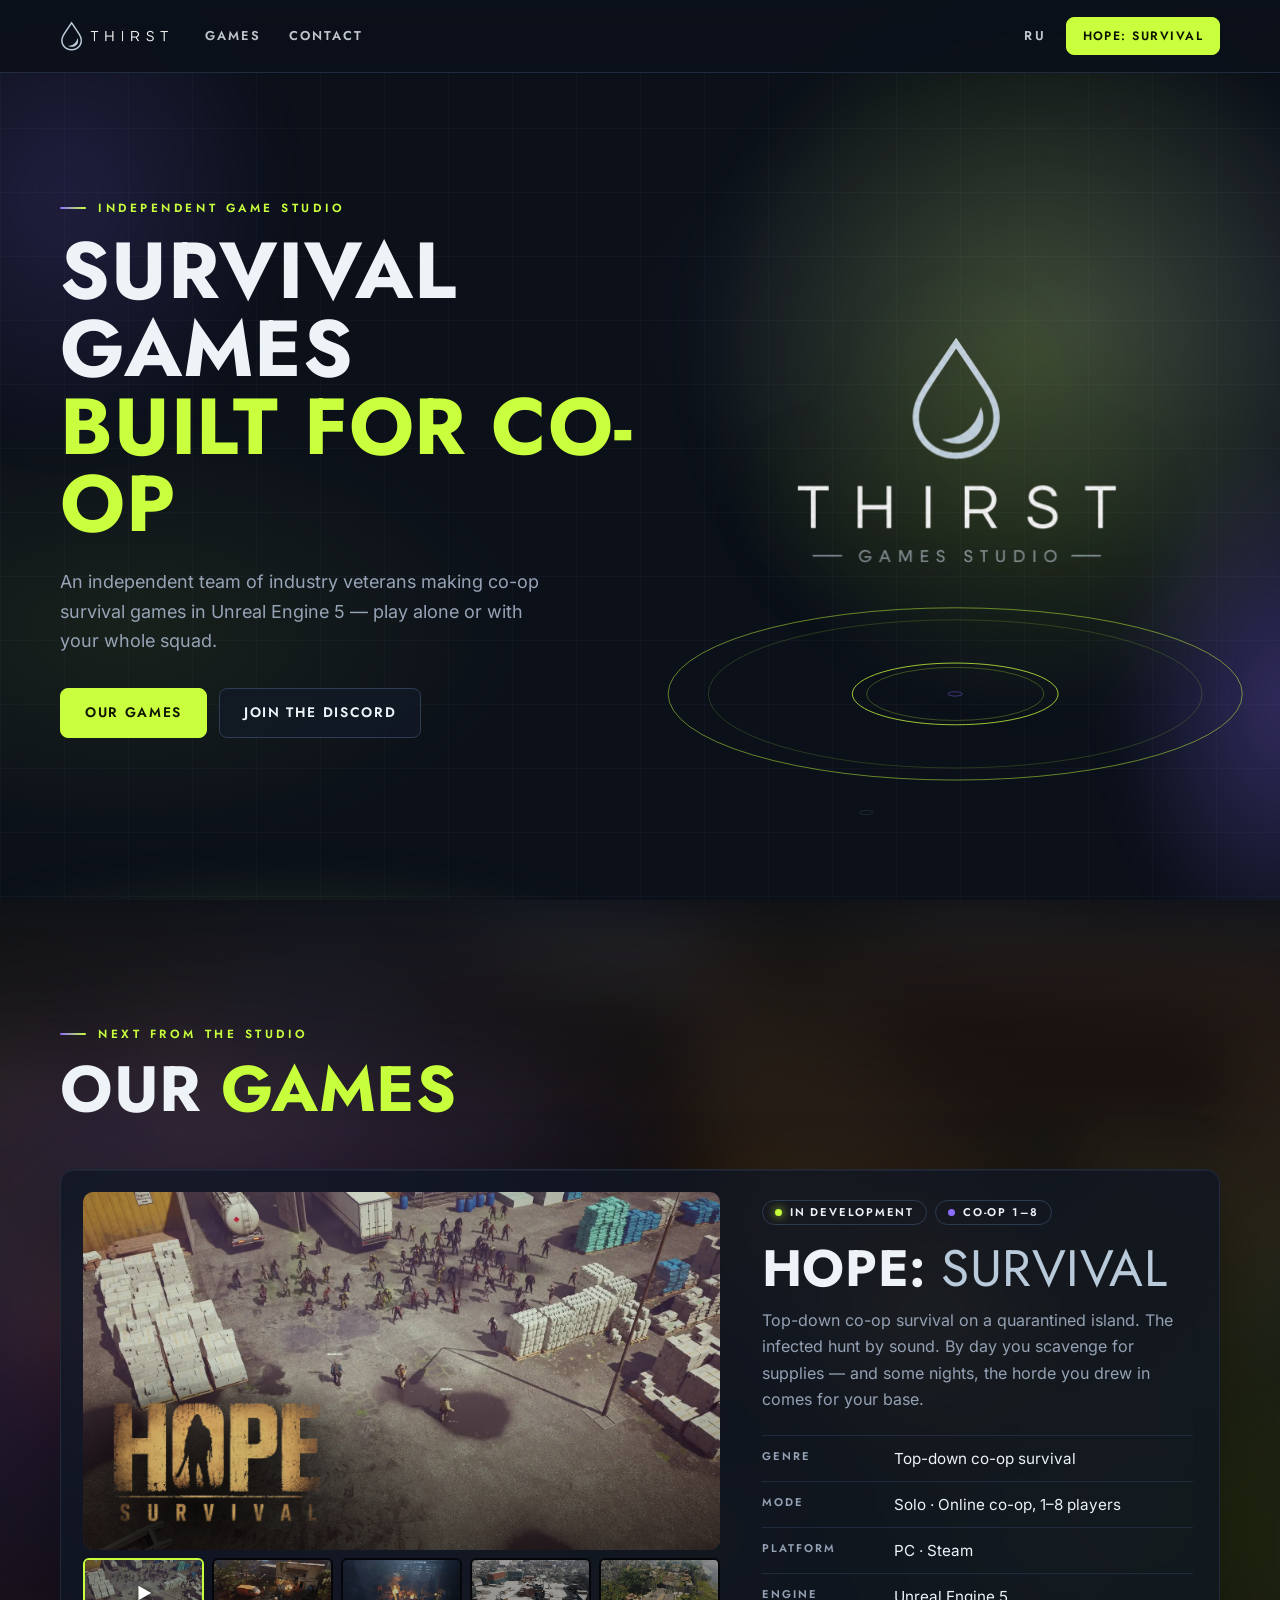
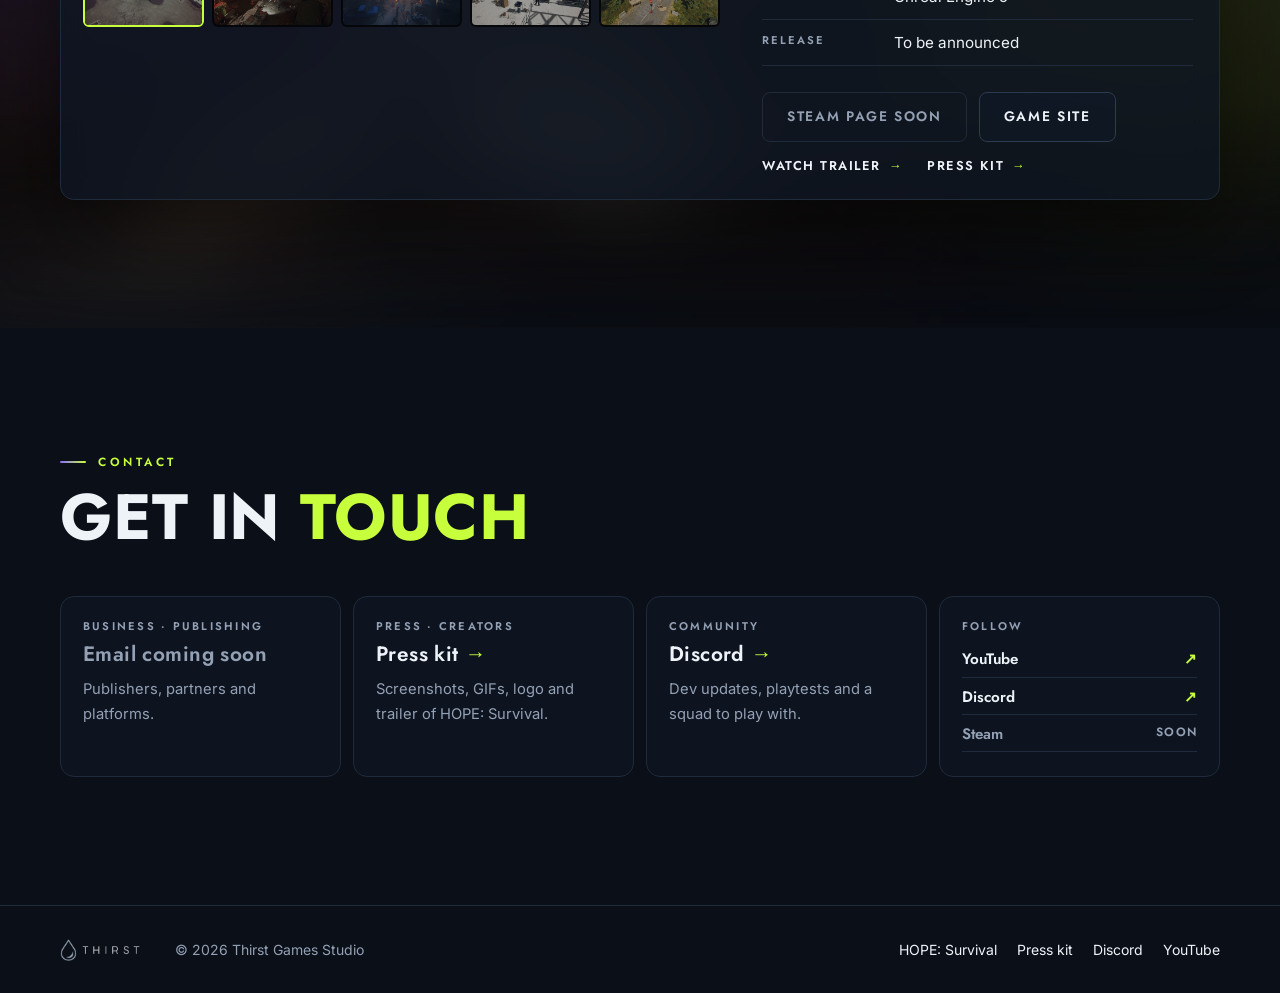
==== commit cd8256e3: "Новые скриншоты HOPE: Survival в карточке игры и фоне секции Co-Authored-By: Claude Opus 5.5 <norepl" ====
--- a/index.html
+++ b/index.html
@@ -30,7 +30,7 @@
   <link rel="apple-touch-icon" href="assets/img/apple-touch-icon.png">
 
   <link rel="preload" href="assets/fonts/jost-latin.woff2" as="font" type="font/woff2" crossorigin>
-  <link rel="stylesheet" href="assets/css/style.css?v=20261025185348">
+  <link rel="stylesheet" href="assets/css/style.css?v=20261110013827">
 
   <script type="application/ld+json">
   {
@@ -99,10 +99,10 @@
             </div>
             <ul class="thumbs">
               <li><button type="button" data-shot="" aria-pressed="true"><img src="assets/video/game.webp" width="1920" height="1080" alt="Trailer" loading="lazy"><span class="play-mark"><svg viewBox="0 0 24 24" aria-hidden="true"><path d="M7 4l14 8-14 8z"/></svg></span></button></li>
-              <li><button type="button" data-shot="assets/img/hope/01-compound.webp" aria-pressed="false"><img src="assets/img/hope/01-compound-thumb.webp" width="800" height="450" alt="Infected swarming a barricaded compound" loading="lazy"></button></li>
-              <li><button type="button" data-shot="assets/img/hope/06-horde.webp" aria-pressed="false"><img src="assets/img/hope/06-horde-thumb.webp" width="800" height="450" alt="A horde in a warehouse yard" loading="lazy"></button></li>
-              <li><button type="button" data-shot="assets/img/hope/03-night-fires.webp" aria-pressed="false"><img src="assets/img/hope/03-night-fires-thumb.webp" width="800" height="450" alt="Night defense among fires" loading="lazy"></button></li>
-              <li><button type="button" data-shot="assets/img/hope/08-snow.webp" aria-pressed="false"><img src="assets/img/hope/08-snow-thumb.webp" width="800" height="450" alt="A fight in the snow" loading="lazy"></button></li>
+              <li><button type="button" data-shot="assets/img/hope/05-explosion.webp" aria-pressed="false"><img src="assets/img/hope/05-explosion-thumb.webp" width="800" height="450" alt="An explosion in a backyard full of infected" loading="lazy"></button></li>
+              <li><button type="button" data-shot="assets/img/hope/09-warehouse-fire.webp" aria-pressed="false"><img src="assets/img/hope/09-warehouse-fire-thumb.webp" width="800" height="450" alt="A firefight in a burning warehouse" loading="lazy"></button></li>
+              <li><button type="button" data-shot="assets/img/hope/03-snow-base.webp" aria-pressed="false"><img src="assets/img/hope/03-snow-base-thumb.webp" width="800" height="450" alt="A survivor on the walls of a snowbound base" loading="lazy"></button></li>
+              <li><button type="button" data-shot="assets/img/hope/10-checkpoint.webp" aria-pressed="false"><img src="assets/img/hope/10-checkpoint-thumb.webp" width="800" height="450" alt="A fortified checkpoint on a cliff road" loading="lazy"></button></li>
             </ul>
           </div>
           <div class="game-info">
@@ -177,6 +177,6 @@
     </div>
   </footer>
 
-  <script src="assets/js/site.js?v=20261025185348"></script>
+  <script src="assets/js/site.js?v=20261110013827"></script>
 </body>
 </html>
--- a/assets/css/style.css
+++ b/assets/css/style.css
@@ -345,7 +345,7 @@
 
 #games::before {
   inset: -60px;
-  background: url("../img/hope/06-horde.webp") center / cover;
+  background: url("../img/hope/05-explosion.webp") center / cover;
   filter: blur(42px) saturate(1.6) brightness(0.55);
   opacity: 0.75;
 }
